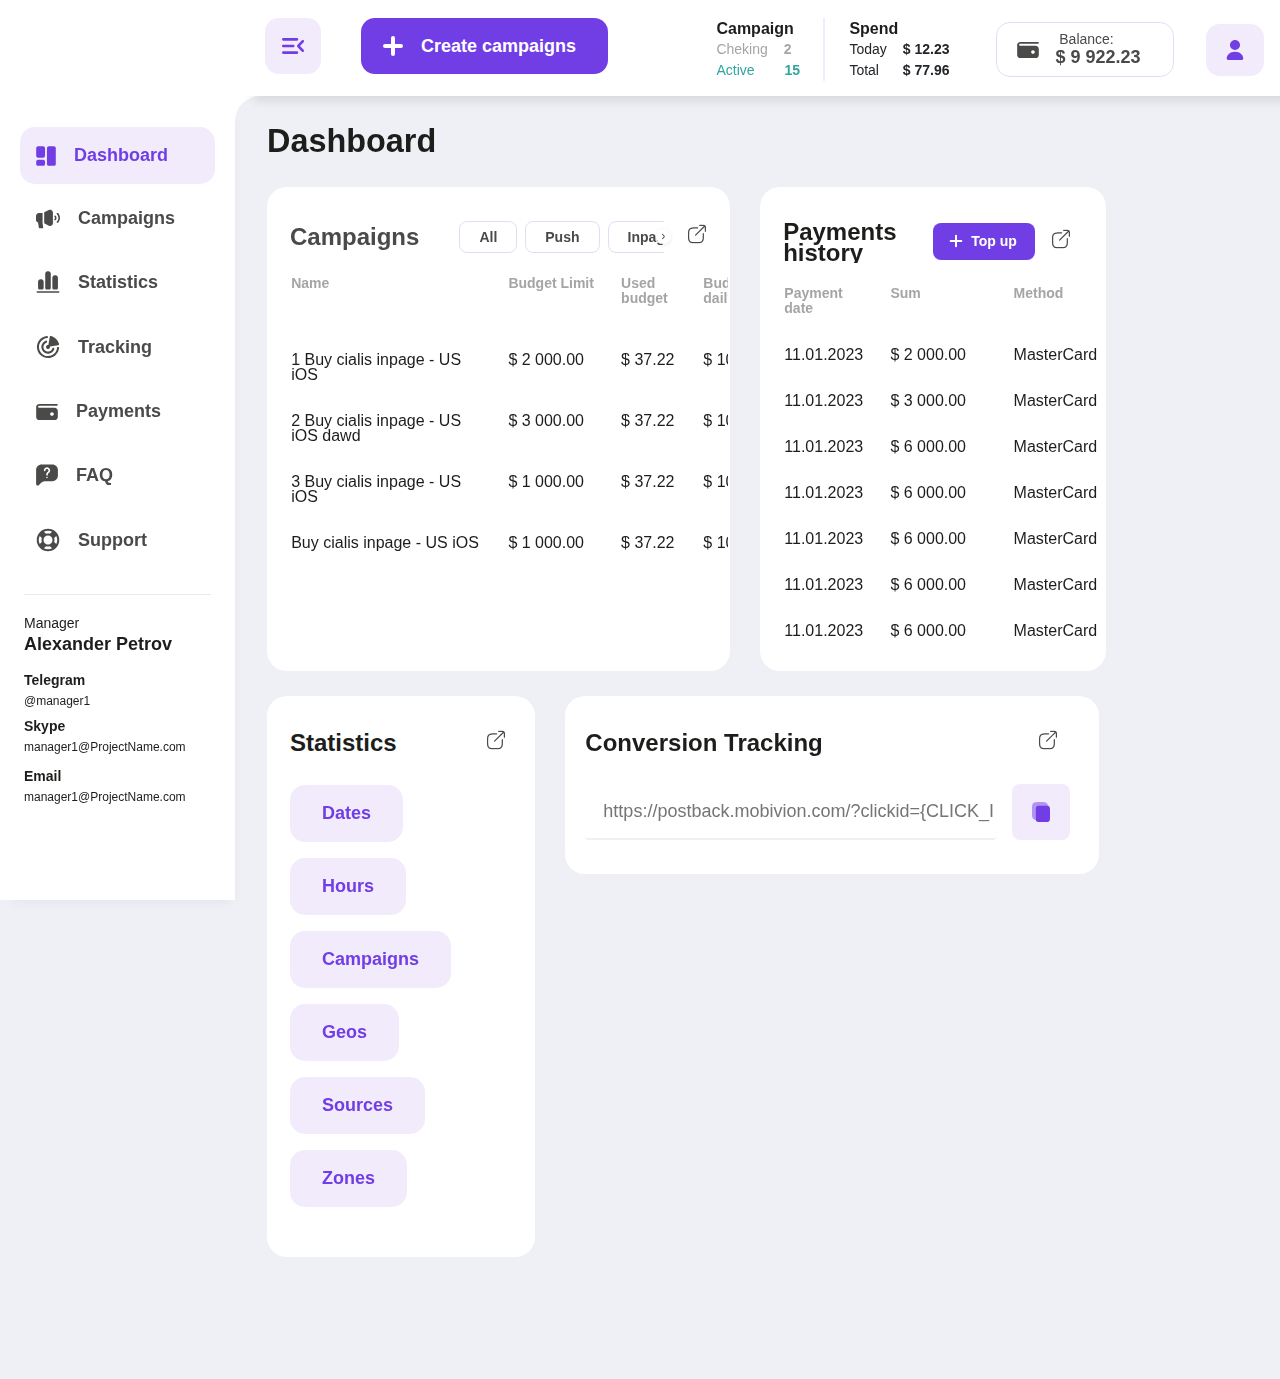
==== dashboard.html @ 32d638bd "global update. all files mobile menu fix" ====
<!DOCTYPE html>
<html lang="en">
  <head>
    <meta charset="UTF-8" />
    <meta http-equiv="X-UA-Compatible" content="IE=edge" />
    <meta name="viewport" content="width=device-width, initial-scale=1.0" />
    <title>Dashboard | Mobivion</title>
    <link rel="stylesheet" href="css/dashboard.css" />
  </head>

  <body>
    <div class="container-fluid wrapper collapsed">
      <aside class="sidebar bg-white">
        <div class="logo">
          <a href="#">
            <span class="logo-image"> </span>
          </a>
        </div>

        <div class="sidebar-list align-items-center justify-content-end">
          <div id="dashboard-link"
            class="sidebar-list__item d-flex align-items-center justify-content-start active"
          >
            <svg
              width="20"
              height="20"
              viewBox="0 0 20 20"
              fill="none"
              xmlns="http://www.w3.org/2000/svg"
            >
              <path
                fill-rule="evenodd"
                clip-rule="evenodd"
                d="M12.9451 0.140137H17.8111C18.9025 0.140137 19.7958 1.03343 19.7958 2.12484V17.8751C19.7958 18.9665 18.9025 19.8598 17.8111 19.8598H12.9451C11.8537 19.8598 10.9604 18.9665 10.9604 17.8751V2.12484C10.9604 1.03343 11.8537 0.140137 12.9451 0.140137ZM2.1888 13.6495H7.0548C8.14621 13.6495 9.0395 14.5428 9.0395 15.6342V17.8751C9.0395 18.9665 8.14621 19.8598 7.0548 19.8598H2.1888C1.09739 19.8598 0.204102 18.9665 0.204102 17.8751V15.6342C0.204102 14.5428 1.09739 13.6495 2.1888 13.6495ZM2.1888 0.140137H7.0548C8.14621 0.140137 9.0395 1.03343 9.0395 2.12484V9.87181C9.0395 10.9632 8.14621 11.8565 7.0548 11.8565H2.1888C1.09739 11.8565 0.204102 10.9632 0.204102 9.87181V2.12484C0.204102 1.03343 1.09739 0.140137 2.1888 0.140137Z"
                fill="#4A4A49"
              />
            </svg>

            <p class="text-lg font-semibold">Dashboard</p>
          </div>

          <div id="campaigns-link"
            class="sidebar-list__item d-flex align-items-center justify-content-start"
          >
            <svg
              width="24"
              height="20"
              viewBox="0 0 24 20"
              fill="none"
              xmlns="http://www.w3.org/2000/svg"
            >
              <path
                d="M19.0434 11.3705C18.8297 11.3696 18.625 11.2852 18.4753 11.136C18.3264 10.9896 18.2426 10.7914 18.2426 10.585C18.2426 10.3785 18.3264 10.1805 18.4753 10.0339C18.7875 9.72771 18.9629 9.31317 18.9629 8.88105C18.9629 8.44893 18.7875 8.03437 18.4753 7.7282C18.299 7.52704 18.2388 7.25227 18.3158 6.99822C18.3926 6.7442 18.596 6.54547 18.8561 6.4703C19.1163 6.39511 19.3976 6.4539 19.6035 6.6261C20.2138 7.22522 20.5564 8.03594 20.5564 8.88106C20.5564 9.72618 20.2138 10.5369 19.6035 11.136C19.4558 11.2833 19.2545 11.3675 19.0434 11.3705ZM21.9878 13.6372C23.2765 12.3744 23.9998 10.6641 23.9998 8.88096C23.9998 7.09809 23.2765 5.3878 21.9878 4.12476C21.838 3.97926 21.6353 3.89761 21.4238 3.89761C21.2123 3.89761 21.0096 3.97926 20.8598 4.12476C20.7082 4.27167 20.623 4.47143 20.623 4.67975C20.623 4.88824 20.7082 5.088 20.8598 5.23474C21.8476 6.20442 22.4023 7.51676 22.4023 8.88494C22.4023 10.2529 21.8476 11.5653 20.8598 12.535C20.7126 12.6815 20.6305 12.8785 20.631 13.0836C20.6314 13.2888 20.7142 13.4856 20.8617 13.6315C21.0095 13.7775 21.2098 13.8609 21.4199 13.8637C21.6324 13.8649 21.8369 13.7834 21.9878 13.6371V13.6372ZM6.59332 13.6372V4.10154H2.80074C2.051 4.10154 1.33266 4.39499 0.806314 4.91647C0.279965 5.43813 -0.0104134 6.14399 0.000285508 6.87625V10.9406C0.0011785 11.5443 0.20639 12.1308 0.584152 12.6087C0.961892 13.0865 1.49091 13.4289 2.08867 13.5824L2.80879 18.6003C2.83594 18.7881 2.93202 18.9599 3.07937 19.0836C3.22654 19.2073 3.41478 19.2743 3.60892 19.2725H6.40133C6.63441 19.2748 6.85694 19.1776 7.01071 19.0063C7.16449 18.8351 7.23414 18.6069 7.20146 18.3815L6.52939 13.6919L6.59332 13.6372ZM15.5786 1.13143H15.5787C14.7477 0.63142 13.7095 0.592831 12.8422 1.02989L8.19321 3.37471V14.3172L12.8422 16.6621C13.7093 17.094 14.7439 17.0551 15.5746 16.5593C16.4051 16.0636 16.9127 15.1821 16.9148 14.2312V3.49951C16.9202 2.54765 16.4128 1.66291 15.5787 1.17041L15.5786 1.13143Z"
                fill="#4A4A49"
              />
            </svg>

            <p>Campaigns</p>
          </div>

          <div id="statistics-link"
            class="sidebar-list__item d-flex align-items-center justify-content-start"
          >
            <svg
              width="24"
              height="22"
              viewBox="0 0 24 22"
              fill="none"
              xmlns="http://www.w3.org/2000/svg"
            >
              <path
                fill-rule="evenodd"
                clip-rule="evenodd"
                d="M1.28784 21.7957H22.7129C23.1509 21.7957 23.5066 21.4375 23.5066 20.996C23.5066 20.5546 23.1511 20.1963 22.7129 20.1963H1.28784C0.84981 20.1963 0.494141 20.5546 0.494141 20.996C0.494141 21.4375 0.849629 21.7957 1.28784 21.7957Z"
                fill="#4A4A49"
              />
              <path
                fill-rule="evenodd"
                clip-rule="evenodd"
                d="M7.6357 10.5995C7.6357 9.96314 7.38489 9.35266 6.93835 8.90317C6.49218 8.45315 5.8866 8.2002 5.25514 8.2002H4.46162C3.83015 8.2002 3.22459 8.45314 2.7784 8.90317C2.33187 9.35248 2.08105 9.96314 2.08105 10.5995V16.9973C2.08105 17.4218 2.24826 17.8286 2.54583 18.1285C2.8434 18.4284 3.24726 18.5969 3.6681 18.5969H6.04866C6.4695 18.5969 6.87337 18.4282 7.17092 18.1285C7.46849 17.8286 7.6357 17.4218 7.6357 16.9973V10.5995Z"
                fill="#4A4A49"
              />
              <path
                fill-rule="evenodd"
                clip-rule="evenodd"
                d="M14.7773 2.6029C14.7773 1.96614 14.5265 1.35602 14.08 0.906712C13.6338 0.456155 13.0282 0.204102 12.3967 0.204102H11.6032C10.9718 0.204102 10.3662 0.455977 9.92 0.906712C9.47347 1.35602 9.22266 1.96618 9.22266 2.6029V16.9983C9.22266 17.4224 9.38986 17.8282 9.68743 18.1292C9.985 18.4287 10.3889 18.5966 10.8097 18.5966H13.1903C13.6111 18.5966 14.015 18.4287 14.3125 18.1292C14.6101 17.8282 14.7773 17.4224 14.7773 16.9983V2.6029Z"
                fill="#4A4A49"
              />
              <path
                fill-rule="evenodd"
                clip-rule="evenodd"
                d="M21.9189 6.60204C21.9189 5.96546 21.6681 5.35553 21.2216 4.90549C20.7754 4.45547 20.1698 4.20288 19.5383 4.20288H18.7448C18.1134 4.20288 17.5078 4.45565 17.0616 4.90549C16.6151 5.35551 16.3643 5.96546 16.3643 6.60204V16.9984C16.3643 17.4227 16.5315 17.829 16.829 18.1298C17.1266 18.4295 17.5305 18.5978 17.9513 18.5978H20.3319C20.7527 18.5978 21.1566 18.4293 21.4541 18.1298C21.7517 17.8292 21.9189 17.4229 21.9189 16.9984V6.60204Z"
                fill="#4A4A49"
              />
            </svg>

            <p>Statistics</p>
          </div>

          <div id="tracking-link"
            class="sidebar-list__item d-flex align-items-center justify-content-start"
          >
            <svg
              width="24"
              height="24"
              viewBox="0 0 24 24"
              fill="none"
              xmlns="http://www.w3.org/2000/svg"
            >
              <path
                d="M12.0183 23.0933C14.7711 23.0971 17.4272 22.0784 19.4717 20.235C21.5161 18.3915 22.8033 15.8545 23.0835 13.1159C23.1157 12.822 23.0198 12.5284 22.8205 12.3102C22.6226 12.0903 22.3411 11.9647 22.0455 11.9642C21.9835 11.9642 21.9217 11.9698 21.8605 11.9807C21.6332 12.0222 21.4257 12.1376 21.2706 12.309C21.1156 12.4805 21.0214 12.6983 21.0027 12.9286C20.7633 15.2057 19.6694 17.3071 17.9416 18.809C16.2136 20.3111 13.9803 21.1018 11.6922 21.0217C9.404 20.9417 7.23162 19.9968 5.61288 18.3777C3.9943 16.7586 3.04989 14.5857 2.97037 12.2976C2.89085 10.0094 3.68202 7.77651 5.18456 6.049C6.68692 4.3215 8.78854 3.22795 11.0654 2.98922C11.4241 2.95516 11.7399 2.73877 11.9012 2.41658C12.0624 2.09439 12.0463 1.71187 11.8585 1.4042C11.6709 1.09672 11.338 0.907617 10.9778 0.903809H10.8687C8.03634 1.20302 5.42672 2.5771 3.5769 4.74288C1.72722 6.90865 0.778486 9.7011 0.926099 12.5459C1.07372 15.3902 2.30645 18.0695 4.37041 20.0323C6.43436 21.9951 9.17247 23.0916 12.0206 23.0961L12.0183 23.0933Z"
                fill="#4A4A49"
              />
              <path
                d="M9.99914 11.9665C9.99898 12.5327 10.2365 13.0731 10.654 13.4557C11.0714 13.8382 11.6303 14.028 12.1943 13.9787C12.7584 13.9293 13.2758 13.6453 13.6205 13.196C13.965 12.7468 14.1052 12.1733 14.0066 11.6157L22.1804 10.1748C22.4723 10.1246 22.7295 9.95332 22.8884 9.70319C23.0472 9.45305 23.093 9.14757 23.0145 8.86191C22.4833 6.98281 21.4789 5.27164 20.097 3.89183C18.7152 2.51198 17.0026 1.51001 15.1227 0.981814C14.8389 0.903124 14.5349 0.947429 14.2853 1.10381C14.0355 1.2602 13.8631 1.51429 13.8098 1.80409L12.369 9.97779C11.7806 9.87067 11.1751 10.031 10.717 10.4154C10.2588 10.7997 9.99584 11.3686 9.99914 11.9665Z"
                fill="#4A4A49"
              />
              <path
                d="M10.9464 7.33066C10.8296 7.47067 10.6779 7.57697 10.5066 7.6388C9.01729 8.15921 7.90016 9.40839 7.5487 10.9463C7.19744 12.4845 7.66102 14.0949 8.77666 15.2105C9.8923 16.326 11.5029 16.7899 13.0408 16.4384C14.5788 16.0871 15.8282 14.9698 16.3486 13.4806C16.4104 13.3092 16.5169 13.1574 16.6567 13.0409C16.7967 12.9242 16.9652 12.847 17.1449 12.8171C17.2059 12.8062 17.2677 12.8005 17.3297 12.8004C17.6701 12.8022 17.9886 12.9681 18.1852 13.2459C18.3783 13.5137 18.4279 13.859 18.3179 14.1701C17.5612 16.3396 15.7424 17.9679 13.5028 18.4809C11.2629 18.9938 8.91678 18.3192 7.29144 16.6953C5.6661 15.0715 4.98965 12.7259 5.50062 10.4857C6.01181 8.2457 7.63847 6.4256 9.80754 5.66714C9.91566 5.62945 10.0294 5.6101 10.144 5.61027C10.4496 5.61192 10.7386 5.74914 10.9331 5.98471C11.1358 6.22123 11.2226 6.53568 11.1702 6.84266C11.1401 7.02218 11.0629 7.1908 10.9464 7.33066Z"
                fill="#4A4A49"
              />
            </svg>

            <p>Tracking</p>
          </div>

          <div id="payments-link"
            class="sidebar-list__item d-flex align-items-center justify-content-start"
          >
            <svg
              width="22"
              height="18"
              viewBox="0 0 22 18"
              fill="none"
              xmlns="http://www.w3.org/2000/svg"
            >
              <path
                d="M18.6574 4.82979L16.7936 4.82492H3.33331C2.6725 4.82492 2.11454 4.36231 2.11454 3.81491C2.11454 3.26751 2.67751 2.80491 3.34369 2.80491H20.8625C21.3932 2.80491 21.8232 2.37465 21.8232 1.84419C21.8232 1.31356 21.393 0.883468 20.8625 0.883468L3.34369 0.883301C1.77774 0.883301 0.475381 1.95142 0.23325 3.34579C0.195886 3.44817 0.175781 3.55858 0.175781 3.67386V13.9661C0.175781 15.7032 1.58941 17.1165 3.32658 17.1165H18.6549C20.392 17.1165 21.8057 15.7032 21.8057 13.9661L21.8055 7.98076C21.8057 6.24341 20.392 4.82979 18.6574 4.82979ZM15.9905 12.8075C14.9778 12.8075 14.154 11.9833 14.154 10.971C14.154 9.95846 14.9782 9.13444 15.9905 9.13444C17.003 9.13444 17.827 9.95863 17.827 10.971C17.8272 11.9833 17.0032 12.8075 15.9905 12.8075Z"
                fill="#4A4A49"
              />
            </svg>

            <p>Payments</p>
          </div>

          <div id="faq-link"
            class="sidebar-list__item d-flex align-items-center justify-content-start"
          >
            <svg
              width="22"
              height="22"
              viewBox="0 0 22 22"
              fill="none"
              xmlns="http://www.w3.org/2000/svg"
            >
              <path
              d="M16.4465 0.379395H5.5538C2.55047 0.379395 0.107422 2.82244 0.107422 5.82577V20.041C0.107422 20.6791 0.488633 21.2548 1.07999 21.4961C1.28232 21.5817 1.48465 21.6206 1.68696 21.6206C2.09926 21.6206 2.49609 21.4572 2.79949 21.1538L4.93131 19.022C6.10621 17.847 7.66997 17.2013 9.33514 17.2013L16.4465 17.201C19.4499 17.201 21.8929 14.758 21.8929 11.7546V5.82586C21.8929 2.82253 19.4499 0.379483 16.4465 0.379483V0.379395ZM11.0157 14.2368C10.5878 14.2368 10.2377 13.8866 10.2377 13.4587C10.2377 13.0308 10.58 12.6806 11.0079 12.6806H11.0157C11.4437 12.6806 11.7938 13.0308 11.7938 13.4587C11.7938 13.8866 11.4437 14.2368 11.0157 14.2368ZM12.7273 9.07803C12.1361 9.47488 11.7781 10.1673 11.7781 10.9454C11.7781 11.3733 11.428 11.7234 11.0001 11.7234C10.5722 11.7234 10.222 11.3733 10.222 10.9454C10.222 9.64592 10.8366 8.46342 11.8638 7.78642C12.4162 7.41303 12.6807 6.7517 12.5251 6.09035C12.4006 5.53789 11.9416 5.07106 11.3813 4.94652C10.8912 4.82982 10.4087 4.93871 10.0275 5.24211C9.6463 5.54552 9.42833 5.98909 9.42833 6.47135C9.42833 6.89928 9.0782 7.2494 8.65027 7.2494C8.22234 7.2494 7.87222 6.89928 7.87222 6.47135C7.87222 5.51443 8.30015 4.61967 9.05495 4.02831C9.80192 3.42912 10.7821 3.21135 11.7314 3.42912C12.8751 3.69362 13.7776 4.60402 14.0421 5.74002C14.3379 7.0396 13.8244 8.34671 12.7273 9.07803Z"
              fill="#4A4A49"
              />
            </svg>

            <p>FAQ</p>
          </div>

          <div id="support-link"
            class="sidebar-list__item d-flex align-items-center justify-content-start"
          >
            <svg
              width="24"
              height="24"
              viewBox="0 0 24 24"
              fill="none"
              xmlns="http://www.w3.org/2000/svg"
            >
              <path
                fill-rule="evenodd"
                clip-rule="evenodd"
                d="M19.9741 4.02566C15.5743 -0.374137 8.42518 -0.374085 4.02539 4.02565C-0.37435 8.4254 -0.374349 15.5745 4.02539 19.9743C8.42514 24.3741 15.5743 24.3741 19.9741 19.9743C24.3739 15.5746 24.3738 8.42544 19.9741 4.02566ZM9.99964 5.837L7.88545 3.72274C10.4719 2.43441 13.5275 2.4342 16.1139 3.72269L13.9996 5.837C12.7013 5.41807 11.2979 5.41807 9.99964 5.837ZM8.84757 8.84939C10.5929 7.10371 13.4071 7.10245 15.1523 8.84806C16.898 10.5934 16.8981 13.408 15.1524 15.1533C13.4069 16.8985 10.5929 16.8981 8.84748 15.1533C7.10268 13.4079 7.10258 10.5947 8.84757 8.84939ZM3.72243 16.114C2.43394 13.5277 2.43415 10.4721 3.72247 7.88572L5.83741 10.0007C5.41863 11.2985 5.41848 12.7012 5.83738 13.9992L3.72243 16.114ZM18.163 14C18.582 12.7017 18.5817 11.2984 18.1628 10.0001L20.277 7.88586C21.565 10.4719 21.5646 13.5273 20.2764 16.1134L18.163 14ZM7.8854 20.2775L10.0004 18.1627C11.2982 18.5814 12.701 18.5813 13.9989 18.1626L16.1132 20.2768C13.5269 21.5651 10.4713 21.5659 7.8854 20.2775Z"
                fill="#4A4A49"
              />
            </svg>

            <p>Support</p>
          </div>

          <div
            class="mx-4 mt-4 manager"
            style="padding-top: 17.7px; border-top: 1px solid #e9e9e9"
          >
            <div
              class="d-flex flex-column align-items-start justify-content-between"
            >
              <div class="">
                <p class="fs-14 fw-400 leading-none text-gray-700">Manager</p>
                <p class="fs-18 fw-600">Alexander Petrov</p>
              </div>
              <div class="mb-1">
                <p class="fs-14 fw-600">Telegram</p>
                <p class="fs-12 fw-400">@manager1</p>
              </div>
              <div class="mb-2">
                <p class="fs-14 fw-600">Skype</p>
                <p class="fs-12 fw-400">manager1@ProjectName.com</p>
              </div>
              <div class="">
                <p class="fs-14 fw-600">Email</p>
                <p class="fs-12 fw-400">manager1@ProjectName.com</p>
              </div>
            </div>
          </div>
          <div
            class="d-flex flex-column mx-4 date"
            style="
              margin-top: 160px;
              padding-top: 20px;
              border-top: 1px solid #e9e9e9;
              margin-bottom: 20px;
            "
          >
            <p class="fs-14 fw-400">18 june</p>
            <p class="fs-18 fw-400">Mon, 18:43</p>
          </div>
        </div>
      </aside>

      <div class="sidebar-mobile d-block" id="sidebar">
        <div class="pb-5">
          <div class="row header-row">
            <div class="col-3">
              <div class="header-start">
                <div class="d-flex align-items-center justify-content-between">
                  <button class="btn btn-toggle btn-general br-2 mobile-btn" id="btn-menu">
                    <svg width="22" height="16" viewBox="0 0 22 16" fill="none" xmlns="http://www.w3.org/2000/svg">
                      <path d="M1.25178 16C0.897112 16 0.599606 15.872 0.359264 15.616C0.118923 15.36 -0.000830187 15.0436 4.33141e-06 14.6667C4.33141e-06 14.2889 0.120175 13.972 0.360516 13.716C0.600858 13.46 0.897946 13.3324 1.25178 13.3333H15.0213C15.376 13.3333 15.6735 13.4613 15.9139 13.7173C16.1542 13.9733 16.274 14.2898 16.2731 14.6667C16.2731 15.0444 16.1529 15.3613 15.9126 15.6173C15.6723 15.8733 15.3752 16.0009 15.0213 16H1.25178ZM1.25178 9.33333C0.897112 9.33333 0.599606 9.20533 0.359264 8.94933C0.118923 8.69333 -0.000830187 8.37689 4.33141e-06 8C4.33141e-06 7.62222 0.120175 7.30533 0.360516 7.04933C0.600858 6.79333 0.897946 6.66578 1.25178 6.66667H11.266C11.6207 6.66667 11.9182 6.79467 12.1585 7.05067C12.3989 7.30667 12.5186 7.62311 12.5178 8C12.5178 8.37778 12.3976 8.69467 12.1573 8.95067C11.9169 9.20667 11.6198 9.33422 11.266 9.33333H1.25178ZM1.25178 2.66667C0.897112 2.66667 0.599606 2.53867 0.359264 2.28267C0.118923 2.02667 -0.000830187 1.71023 4.33141e-06 1.33334C4.33141e-06 0.95556 0.120175 0.638671 0.360516 0.382671C0.600858 0.126671 0.897946 -0.000884275 1.25178 4.6136e-06H15.0213C15.376 4.6136e-06 15.6735 0.128005 15.9139 0.384005C16.1542 0.640004 16.274 0.956448 16.2731 1.33334C16.2731 1.71111 16.1529 2.028 15.9126 2.284C15.6723 2.54 15.3752 2.66756 15.0213 2.66667H1.25178ZM18.0256 8L21.6558 11.8667C21.8853 12.1111 22 12.4222 22 12.8C22 13.1778 21.8853 13.4889 21.6558 13.7333C21.4263 13.9778 21.1342 14.1 20.7795 14.1C20.4248 14.1 20.1328 13.9778 19.9033 13.7333L15.3969 8.93333C15.1465 8.66667 15.0213 8.35555 15.0213 8C15.0213 7.64444 15.1465 7.33333 15.3969 7.06667L19.9033 2.26667C20.1328 2.02223 20.4248 1.9 20.7795 1.9C21.1342 1.9 21.4263 2.02223 21.6558 2.26667C21.8853 2.51111 22 2.82222 22 3.2C22 3.57778 21.8853 3.88889 21.6558 4.13334L18.0256 8Z" fill="white"/>
                    </svg>	
                  </button>
                  <a href="#">
                    <span class="logo-image mobile"> </span>
                  </a>
                </div>
              </div>
            </div>
            <div class="d-flex col-5 header-right justify-content-end">
              <div class="d-flex justify-content-start space-x-8 align-items-center">
                <div class="wrapper-activities d-flex align-items-center">
                  <div class="campaign d-flex flex-column">
                    <p class="title">Campaign</p>
                    <div class="d-flex justify-content-between">
                      <p class="fs-14">Cheking</p>
                      <p class="fs-14 fw-600">2</p>
                    </div>
                    <div class="d-flex justify-content-between">
                      <p class="fs-14 active">Active</p>
                      <p class="fs-14 active fw-600">15</p>
                    </div>
                  </div>
                    <div class="pl-4 spend d-flex flex-column">
                      <p class="title">Spend</p>
                      <div class="">
                        <div class="d-flex justify-content-between">
                        <p class="fs-14 mr-2">Today</p>
                        <p class="fs-14 fw-600">$ 12.23</p>
                      </div>
                      <div class="d-flex justify-content-between">
                        <p class="fs-14 mr-2">Total</p>
                        <p class="fs-14 fw-600">$ 77.96</p>
                      </div>
                    </div>
                  </div>
                </div>
                <div class="profile">
                  <button class="btn-general-light py-2 px-3 br-2">
                    <svg width="18" height="20" viewBox="0 0 18 20" fill="none" xmlns="http://www.w3.org/2000/svg">
                      <path d="M2.34753 19.9778C2.34753 19.9778 0.68457 19.9778 0.68457 18.3148C0.68457 16.6519 2.34753 11.663 8.99939 11.663C15.6512 11.663 17.3142 16.6519 17.3142 18.3148C17.3142 19.9778 15.6512 19.9778 15.6512 19.9778H2.34753ZM8.99939 10C10.3225 10 11.5915 9.47439 12.5271 8.53879C13.4627 7.60319 13.9883 6.33424 13.9883 5.01111C13.9883 3.68797 13.4627 2.41903 12.5271 1.48343C11.5915 0.547831 10.3225 0.0222168 8.99939 0.0222168C7.67625 0.0222168 6.40731 0.547831 5.47171 1.48343C4.53611 2.41903 4.0105 3.68797 4.0105 5.01111C4.0105 6.33424 4.53611 7.60319 5.47171 8.53879C6.40731 9.47439 7.67625 10 8.99939 10Z" fill="#713EE6"></path>
                    </svg>
                  </button>
                  <ul class="profile-list">
                    <li><a href="#">Profile</a></li>
                    <li><a href="#">Logout</a></li>
                  </ul>
                </div>
                <div class="ml-3">
                  <button class="btn-general-light py-2 px-3 br-2">
                    <svg width="22" height="22" viewBox="0 0 22 22" fill="none" xmlns="http://www.w3.org/2000/svg">
                      <path d="M19.8369 16.0596V16.7148C19.8369 17.9524 18.8845 18.8988 17.7124 18.9716H11.7786C11.7786 19.6268 11.4856 20.282 10.8995 20.7188C10.3867 21.1556 9.7274 21.3012 9.06809 21.1556L2.47495 19.554C1.52261 19.2628 0.790039 18.3892 0.790039 17.37V4.63C0.790039 3.6108 1.44935 2.6644 2.47495 2.446L9.06809 0.844395C9.7274 0.698795 10.3867 0.844395 10.8995 1.2812C11.4856 1.6452 11.7786 2.3004 11.7786 2.9556H17.6392C18.8845 2.9556 19.8369 3.902 19.8369 5.1396V5.8676C19.8369 6.3044 19.5439 6.5956 19.1043 6.5956C18.6648 6.5956 18.3717 6.3044 18.3717 5.8676V5.2124C18.3717 4.7756 18.0787 4.4844 17.7124 4.4116H11.7786V17.5156H17.6392C18.0787 17.5156 18.3717 17.2244 18.3717 16.7876V16.0596C18.3717 15.6228 18.6648 15.3316 19.1043 15.3316C19.5439 15.3316 19.8369 15.6228 19.8369 16.0596ZM20.9357 10.3812L16.5403 7.4692C16.174 7.2508 15.7345 7.3236 15.5147 7.6876C15.5147 7.7604 15.4415 7.906 15.4415 8.0516V8.7796H13.9763C13.1705 8.7796 12.5112 9.4348 12.5112 10.2356V11.6916C12.5112 12.4924 13.1705 13.1476 13.9763 13.1476H15.4415V13.8756C15.4415 14.3124 15.8077 14.6036 16.174 14.6036C16.3205 14.6036 16.4671 14.5308 16.5403 14.458L20.9357 11.546C21.302 11.3276 21.302 10.5996 20.9357 10.3812Z" fill="#713EE6"/>
                    </svg>										
                  </button>
                 </div>
               </div>
             </div>
           </div>
          </div>
        
          <div class="sidebar-mobile-top mb-5">
          <span class="sidebar-mobile-menu">Меню</span>
          </div>
  
        <div class="sidebar-mobile-top mr-5">
          <div class="menu-balance">
            <button
              class="d-flex btn-border br-2 py-1 pl-3 pr-4 align-items-center menu-balance-btn"
            >
              <svg
              class="mr-2"
              width="22"
              height="18"
              viewBox="0 0 22 18"
              fill="none"
              xmlns="http://www.w3.org/2000/svg"
              >
              <path
                d="M18.6578 4.82979L16.7941 4.82492H3.3338C2.67298 4.82492 2.11503 4.36231 2.11503 3.81491C2.11503 3.26751 2.678 2.80491 3.34417 2.80491H20.863C21.3936 2.80491 21.8237 2.37465 21.8237 1.84419C21.8237 1.31356 21.3935 0.883468 20.863 0.883468L3.34417 0.883301C1.77823 0.883301 0.47587 1.95142 0.233738 3.34579C0.196374 3.44817 0.17627 3.55858 0.17627 3.67386V13.9661C0.17627 15.7032 1.5899 17.1165 3.32707 17.1165H18.6554C20.3925 17.1165 21.8062 15.7032 21.8062 13.9661L21.806 7.98076C21.8062 6.24341 20.3925 4.82979 18.6578 4.82979ZM15.991 12.8075C14.9783 12.8075 14.1545 11.9833 14.1545 10.971C14.1545 9.95846 14.9787 9.13444 15.991 9.13444C17.0035 9.13444 17.8275 9.95863 17.8275 10.971C17.8277 11.9833 17.0037 12.8075 15.991 12.8075Z"
                fill="#4A4A49"
              />
              </svg>
    
              <div class="color-black">
              <p class="fs-14 fw-400 balance-text">Balance:</p>
              <p class="fs-18 fw-600">$ 9 922.23</p>
              </div>
            </button>
          </div>
          <div class="align-items-center">
            <p class="fs-14 fw-400">18 june</p>
            <p class="fs-18 fw-400">Mon, 18:43</p>
          </div>
        </div>
        <div class="wrapper-menu-activities d-flex align-items-center mb-4 justify-content-between">
          <div class="campaign d-flex flex-column">
            <p class="title pb-2">Campaign</p>
            <div class="d-flex">
            <p class="fs-14">Cheking</p>
            <p class="fs-14 fw-600 ml-3">2</p>
            </div>
            <div class="d-flex justify-content-between">
            <p class="fs-14 active">Active</p>
            <p class="fs-14 active fw-600">15</p>
            </div>
          </div>
          <div class="pl-4 spend-menu d-flex flex-column">
            <p class="title">Spend</p>
            <div class="">
            <div class="d-flex justify-content-between">
              <p class="fs-14 mr-2">Today</p>
              <p class="fs-14 fw-600">$ 12.23</p>
            </div>
            <div class="d-flex justify-content-between">
              <p class="fs-14 mr-2">Total</p>
              <p class="fs-14 fw-600">$ 77.96</p>
            </div>
            </div>
          </div>
        </div>
  
        <button class="btn fw-600 btn-general d-flex align-items-center pl-3 pr-4 py-2 br-2 create-campaigns-menu">
          <svg
            class="pr-2"
            width="24"
            height="24"
            viewBox="0 0 24 24"
            fill="none"
            xmlns="http://www.w3.org/2000/svg"
            >
            <path
              d="M4 12H20M12 20V12L12 4"
              stroke="white"
              stroke-width="4"
              stroke-linecap="round"
            />
          </svg>
      
          Create campaigns
        </button>
  
        <nav class="sidebar-mobile-nav">
          <div
          class="sidebar-list__item d-flex align-items-center justify-content-start active"
          >
          <svg
            width="20"
            height="20"
            viewBox="0 0 20 20"
            fill="none"
            xmlns="http://www.w3.org/2000/svg"
          >
            <path
            fill-rule="evenodd"
            clip-rule="evenodd"
            d="M12.9451 0.140137H17.8111C18.9025 0.140137 19.7958 1.03343 19.7958 2.12484V17.8751C19.7958 18.9665 18.9025 19.8598 17.8111 19.8598H12.9451C11.8537 19.8598 10.9604 18.9665 10.9604 17.8751V2.12484C10.9604 1.03343 11.8537 0.140137 12.9451 0.140137ZM2.1888 13.6495H7.0548C8.14621 13.6495 9.0395 14.5428 9.0395 15.6342V17.8751C9.0395 18.9665 8.14621 19.8598 7.0548 19.8598H2.1888C1.09739 19.8598 0.204102 18.9665 0.204102 17.8751V15.6342C0.204102 14.5428 1.09739 13.6495 2.1888 13.6495ZM2.1888 0.140137H7.0548C8.14621 0.140137 9.0395 1.03343 9.0395 2.12484V9.87181C9.0395 10.9632 8.14621 11.8565 7.0548 11.8565H2.1888C1.09739 11.8565 0.204102 10.9632 0.204102 9.87181V2.12484C0.204102 1.03343 1.09739 0.140137 2.1888 0.140137Z"
            fill="#4A4A49"
            />
          </svg>
    
          <p class="text-lg font-semibold">Dashboard</p>
          </div>
    
          <div
          class="sidebar-list__item d-flex align-items-center justify-content-start"
          >
          <svg
            width="24"
            height="20"
            viewBox="0 0 24 20"
            fill="none"
            xmlns="http://www.w3.org/2000/svg"
          >
            <path
            d="M19.0434 11.3705C18.8297 11.3696 18.625 11.2852 18.4753 11.136C18.3264 10.9896 18.2426 10.7914 18.2426 10.585C18.2426 10.3785 18.3264 10.1805 18.4753 10.0339C18.7875 9.72771 18.9629 9.31317 18.9629 8.88105C18.9629 8.44893 18.7875 8.03437 18.4753 7.7282C18.299 7.52704 18.2388 7.25227 18.3158 6.99822C18.3926 6.7442 18.596 6.54547 18.8561 6.4703C19.1163 6.39511 19.3976 6.4539 19.6035 6.6261C20.2138 7.22522 20.5564 8.03594 20.5564 8.88106C20.5564 9.72618 20.2138 10.5369 19.6035 11.136C19.4558 11.2833 19.2545 11.3675 19.0434 11.3705ZM21.9878 13.6372C23.2765 12.3744 23.9998 10.6641 23.9998 8.88096C23.9998 7.09809 23.2765 5.3878 21.9878 4.12476C21.838 3.97926 21.6353 3.89761 21.4238 3.89761C21.2123 3.89761 21.0096 3.97926 20.8598 4.12476C20.7082 4.27167 20.623 4.47143 20.623 4.67975C20.623 4.88824 20.7082 5.088 20.8598 5.23474C21.8476 6.20442 22.4023 7.51676 22.4023 8.88494C22.4023 10.2529 21.8476 11.5653 20.8598 12.535C20.7126 12.6815 20.6305 12.8785 20.631 13.0836C20.6314 13.2888 20.7142 13.4856 20.8617 13.6315C21.0095 13.7775 21.2098 13.8609 21.4199 13.8637C21.6324 13.8649 21.8369 13.7834 21.9878 13.6371V13.6372ZM6.59332 13.6372V4.10154H2.80074C2.051 4.10154 1.33266 4.39499 0.806314 4.91647C0.279965 5.43813 -0.0104134 6.14399 0.000285508 6.87625V10.9406C0.0011785 11.5443 0.20639 12.1308 0.584152 12.6087C0.961892 13.0865 1.49091 13.4289 2.08867 13.5824L2.80879 18.6003C2.83594 18.7881 2.93202 18.9599 3.07937 19.0836C3.22654 19.2073 3.41478 19.2743 3.60892 19.2725H6.40133C6.63441 19.2748 6.85694 19.1776 7.01071 19.0063C7.16449 18.8351 7.23414 18.6069 7.20146 18.3815L6.52939 13.6919L6.59332 13.6372ZM15.5786 1.13143H15.5787C14.7477 0.63142 13.7095 0.592831 12.8422 1.02989L8.19321 3.37471V14.3172L12.8422 16.6621C13.7093 17.094 14.7439 17.0551 15.5746 16.5593C16.4051 16.0636 16.9127 15.1821 16.9148 14.2312V3.49951C16.9202 2.54765 16.4128 1.66291 15.5787 1.17041L15.5786 1.13143Z"
            fill="#4A4A49"
            />
          </svg>
    
          <p>Campaigns</p>
          </div>
    
          <div
          class="sidebar-list__item d-flex align-items-center justify-content-start"
          >
          <svg
            width="24"
            height="22"
            viewBox="0 0 24 22"
            fill="none"
            xmlns="http://www.w3.org/2000/svg"
          >
            <path
            fill-rule="evenodd"
            clip-rule="evenodd"
            d="M1.28784 21.7957H22.7129C23.1509 21.7957 23.5066 21.4375 23.5066 20.996C23.5066 20.5546 23.1511 20.1963 22.7129 20.1963H1.28784C0.84981 20.1963 0.494141 20.5546 0.494141 20.996C0.494141 21.4375 0.849629 21.7957 1.28784 21.7957Z"
            fill="#4A4A49"
            />
            <path
            fill-rule="evenodd"
            clip-rule="evenodd"
            d="M7.6357 10.5995C7.6357 9.96314 7.38489 9.35266 6.93835 8.90317C6.49218 8.45315 5.8866 8.2002 5.25514 8.2002H4.46162C3.83015 8.2002 3.22459 8.45314 2.7784 8.90317C2.33187 9.35248 2.08105 9.96314 2.08105 10.5995V16.9973C2.08105 17.4218 2.24826 17.8286 2.54583 18.1285C2.8434 18.4284 3.24726 18.5969 3.6681 18.5969H6.04866C6.4695 18.5969 6.87337 18.4282 7.17092 18.1285C7.46849 17.8286 7.6357 17.4218 7.6357 16.9973V10.5995Z"
            fill="#4A4A49"
            />
            <path
            fill-rule="evenodd"
            clip-rule="evenodd"
            d="M14.7773 2.6029C14.7773 1.96614 14.5265 1.35602 14.08 0.906712C13.6338 0.456155 13.0282 0.204102 12.3967 0.204102H11.6032C10.9718 0.204102 10.3662 0.455977 9.92 0.906712C9.47347 1.35602 9.22266 1.96618 9.22266 2.6029V16.9983C9.22266 17.4224 9.38986 17.8282 9.68743 18.1292C9.985 18.4287 10.3889 18.5966 10.8097 18.5966H13.1903C13.6111 18.5966 14.015 18.4287 14.3125 18.1292C14.6101 17.8282 14.7773 17.4224 14.7773 16.9983V2.6029Z"
            fill="#4A4A49"
            />
            <path
            fill-rule="evenodd"
            clip-rule="evenodd"
            d="M21.9189 6.60204C21.9189 5.96546 21.6681 5.35553 21.2216 4.90549C20.7754 4.45547 20.1698 4.20288 19.5383 4.20288H18.7448C18.1134 4.20288 17.5078 4.45565 17.0616 4.90549C16.6151 5.35551 16.3643 5.96546 16.3643 6.60204V16.9984C16.3643 17.4227 16.5315 17.829 16.829 18.1298C17.1266 18.4295 17.5305 18.5978 17.9513 18.5978H20.3319C20.7527 18.5978 21.1566 18.4293 21.4541 18.1298C21.7517 17.8292 21.9189 17.4229 21.9189 16.9984V6.60204Z"
            fill="#4A4A49"
            />
          </svg>
    
          <p>Statistics</p>
          </div>
    
          <div
          class="sidebar-list__item d-flex align-items-center justify-content-start"
          >
          <svg
            width="24"
            height="24"
            viewBox="0 0 24 24"
            fill="none"
            xmlns="http://www.w3.org/2000/svg"
          >
            <path
            d="M12.0183 23.0933C14.7711 23.0971 17.4272 22.0784 19.4717 20.235C21.5161 18.3915 22.8033 15.8545 23.0835 13.1159C23.1157 12.822 23.0198 12.5284 22.8205 12.3102C22.6226 12.0903 22.3411 11.9647 22.0455 11.9642C21.9835 11.9642 21.9217 11.9698 21.8605 11.9807C21.6332 12.0222 21.4257 12.1376 21.2706 12.309C21.1156 12.4805 21.0214 12.6983 21.0027 12.9286C20.7633 15.2057 19.6694 17.3071 17.9416 18.809C16.2136 20.3111 13.9803 21.1018 11.6922 21.0217C9.404 20.9417 7.23162 19.9968 5.61288 18.3777C3.9943 16.7586 3.04989 14.5857 2.97037 12.2976C2.89085 10.0094 3.68202 7.77651 5.18456 6.049C6.68692 4.3215 8.78854 3.22795 11.0654 2.98922C11.4241 2.95516 11.7399 2.73877 11.9012 2.41658C12.0624 2.09439 12.0463 1.71187 11.8585 1.4042C11.6709 1.09672 11.338 0.907617 10.9778 0.903809H10.8687C8.03634 1.20302 5.42672 2.5771 3.5769 4.74288C1.72722 6.90865 0.778486 9.7011 0.926099 12.5459C1.07372 15.3902 2.30645 18.0695 4.37041 20.0323C6.43436 21.9951 9.17247 23.0916 12.0206 23.0961L12.0183 23.0933Z"
            fill="#4A4A49"
            />
            <path
            d="M9.99914 11.9665C9.99898 12.5327 10.2365 13.0731 10.654 13.4557C11.0714 13.8382 11.6303 14.028 12.1943 13.9787C12.7584 13.9293 13.2758 13.6453 13.6205 13.196C13.965 12.7468 14.1052 12.1733 14.0066 11.6157L22.1804 10.1748C22.4723 10.1246 22.7295 9.95332 22.8884 9.70319C23.0472 9.45305 23.093 9.14757 23.0145 8.86191C22.4833 6.98281 21.4789 5.27164 20.097 3.89183C18.7152 2.51198 17.0026 1.51001 15.1227 0.981814C14.8389 0.903124 14.5349 0.947429 14.2853 1.10381C14.0355 1.2602 13.8631 1.51429 13.8098 1.80409L12.369 9.97779C11.7806 9.87067 11.1751 10.031 10.717 10.4154C10.2588 10.7997 9.99584 11.3686 9.99914 11.9665Z"
            fill="#4A4A49"
            />
            <path
            d="M10.9464 7.33066C10.8296 7.47067 10.6779 7.57697 10.5066 7.6388C9.01729 8.15921 7.90016 9.40839 7.5487 10.9463C7.19744 12.4845 7.66102 14.0949 8.77666 15.2105C9.8923 16.326 11.5029 16.7899 13.0408 16.4384C14.5788 16.0871 15.8282 14.9698 16.3486 13.4806C16.4104 13.3092 16.5169 13.1574 16.6567 13.0409C16.7967 12.9242 16.9652 12.847 17.1449 12.8171C17.2059 12.8062 17.2677 12.8005 17.3297 12.8004C17.6701 12.8022 17.9886 12.9681 18.1852 13.2459C18.3783 13.5137 18.4279 13.859 18.3179 14.1701C17.5612 16.3396 15.7424 17.9679 13.5028 18.4809C11.2629 18.9938 8.91678 18.3192 7.29144 16.6953C5.6661 15.0715 4.98965 12.7259 5.50062 10.4857C6.01181 8.2457 7.63847 6.4256 9.80754 5.66714C9.91566 5.62945 10.0294 5.6101 10.144 5.61027C10.4496 5.61192 10.7386 5.74914 10.9331 5.98471C11.1358 6.22123 11.2226 6.53568 11.1702 6.84266C11.1401 7.02218 11.0629 7.1908 10.9464 7.33066Z"
            fill="#4A4A49"
            />
          </svg>
    
          <p>Tracking</p>
          </div>
    
          <div
          class="sidebar-list__item d-flex align-items-center justify-content-start"
          >
          <svg
            width="22"
            height="18"
            viewBox="0 0 22 18"
            fill="none"
            xmlns="http://www.w3.org/2000/svg"
          >
            <path
            d="M18.6574 4.82979L16.7936 4.82492H3.33331C2.6725 4.82492 2.11454 4.36231 2.11454 3.81491C2.11454 3.26751 2.67751 2.80491 3.34369 2.80491H20.8625C21.3932 2.80491 21.8232 2.37465 21.8232 1.84419C21.8232 1.31356 21.393 0.883468 20.8625 0.883468L3.34369 0.883301C1.77774 0.883301 0.475381 1.95142 0.23325 3.34579C0.195886 3.44817 0.175781 3.55858 0.175781 3.67386V13.9661C0.175781 15.7032 1.58941 17.1165 3.32658 17.1165H18.6549C20.392 17.1165 21.8057 15.7032 21.8057 13.9661L21.8055 7.98076C21.8057 6.24341 20.392 4.82979 18.6574 4.82979ZM15.9905 12.8075C14.9778 12.8075 14.154 11.9833 14.154 10.971C14.154 9.95846 14.9782 9.13444 15.9905 9.13444C17.003 9.13444 17.827 9.95863 17.827 10.971C17.8272 11.9833 17.0032 12.8075 15.9905 12.8075Z"
            fill="#4A4A49"
            />
          </svg>
    
          <p>Payments</p>
          </div>
    
          <div
          class="sidebar-list__item d-flex align-items-center justify-content-start"
          >
          <svg
            width="22"
            height="22"
            viewBox="0 0 22 22"
            fill="none"
            xmlns="http://www.w3.org/2000/svg"
          >
            <path
            d="M16.4465 0.379395H5.5538C2.55047 0.379395 0.107422 2.82244 0.107422 5.82577V20.041C0.107422 20.6791 0.488633 21.2548 1.07999 21.4961C1.28232 21.5817 1.48465 21.6206 1.68696 21.6206C2.09926 21.6206 2.49609 21.4572 2.79949 21.1538L4.93131 19.022C6.10621 17.847 7.66997 17.2013 9.33514 17.2013L16.4465 17.201C19.4499 17.201 21.8929 14.758 21.8929 11.7546V5.82586C21.8929 2.82253 19.4499 0.379483 16.4465 0.379483V0.379395ZM11.0157 14.2368C10.5878 14.2368 10.2377 13.8866 10.2377 13.4587C10.2377 13.0308 10.58 12.6806 11.0079 12.6806H11.0157C11.4437 12.6806 11.7938 13.0308 11.7938 13.4587C11.7938 13.8866 11.4437 14.2368 11.0157 14.2368ZM12.7273 9.07803C12.1361 9.47488 11.7781 10.1673 11.7781 10.9454C11.7781 11.3733 11.428 11.7234 11.0001 11.7234C10.5722 11.7234 10.222 11.3733 10.222 10.9454C10.222 9.64592 10.8366 8.46342 11.8638 7.78642C12.4162 7.41303 12.6807 6.7517 12.5251 6.09035C12.4006 5.53789 11.9416 5.07106 11.3813 4.94652C10.8912 4.82982 10.4087 4.93871 10.0275 5.24211C9.6463 5.54552 9.42833 5.98909 9.42833 6.47135C9.42833 6.89928 9.0782 7.2494 8.65027 7.2494C8.22234 7.2494 7.87222 6.89928 7.87222 6.47135C7.87222 5.51443 8.30015 4.61967 9.05495 4.02831C9.80192 3.42912 10.7821 3.21135 11.7314 3.42912C12.8751 3.69362 13.7776 4.60402 14.0421 5.74002C14.3379 7.0396 13.8244 8.34671 12.7273 9.07803Z"
            fill="#4A4A49"
            />
          </svg>
          
          <p>FAQ</p>
          </div>
        
          <div
          class="sidebar-list__item d-flex align-items-center justify-content-start"
          >
          <svg
            width="24"
            height="24"
            viewBox="0 0 24 24"
            fill="none"
            xmlns="http://www.w3.org/2000/svg"
          >
            <path
            fill-rule="evenodd"
            clip-rule="evenodd"
            d="M19.9741 4.02566C15.5743 -0.374137 8.42518 -0.374085 4.02539 4.02565C-0.37435 8.4254 -0.374349 15.5745 4.02539 19.9743C8.42514 24.3741 15.5743 24.3741 19.9741 19.9743C24.3739 15.5746 24.3738 8.42544 19.9741 4.02566ZM9.99964 5.837L7.88545 3.72274C10.4719 2.43441 13.5275 2.4342 16.1139 3.72269L13.9996 5.837C12.7013 5.41807 11.2979 5.41807 9.99964 5.837ZM8.84757 8.84939C10.5929 7.10371 13.4071 7.10245 15.1523 8.84806C16.898 10.5934 16.8981 13.408 15.1524 15.1533C13.4069 16.8985 10.5929 16.8981 8.84748 15.1533C7.10268 13.4079 7.10258 10.5947 8.84757 8.84939ZM3.72243 16.114C2.43394 13.5277 2.43415 10.4721 3.72247 7.88572L5.83741 10.0007C5.41863 11.2985 5.41848 12.7012 5.83738 13.9992L3.72243 16.114ZM18.163 14C18.582 12.7017 18.5817 11.2984 18.1628 10.0001L20.277 7.88586C21.565 10.4719 21.5646 13.5273 20.2764 16.1134L18.163 14ZM7.8854 20.2775L10.0004 18.1627C11.2982 18.5814 12.701 18.5813 13.9989 18.1626L16.1132 20.2768C13.5269 21.5651 10.4713 21.5659 7.8854 20.2775Z"
            fill="#4A4A49"
            />
          </svg>
    
          <p>Support</p>
          </div>
          <div
          class="manager"
          style="padding-top: 20px;"
          >
          <div
            class="d-flex flex-column align-items-start justify-content-between"
          >
            <div class="">
            <p class="fs-14 fw-400 leading-none text-gray-700">Manager</p>
            <p class="fs-18 fw-600">Alexander Petrov</p>
            </div>
            <div class="">
            <p class="fs-14 fw-600">Telegram</p>
            <p class="fs-12 fw-400">@manager1</p>
            </div>
            <div class="">
            <p class="fs-14 fw-600">Skype</p>
            <p class="fs-12 fw-400">manager1@ProjectName.com</p>
            </div>
            <div class="">
            <p class="fs-14 fw-600">Email</p>
            <p class="fs-12 fw-400">manager1@ProjectName.com</p>
            </div>
          </div>
          </div>
        </nav>
      </div>

      <div class="content-main mb-6">
        <header class="header-dashboard bg-white py-3">
          <div class="d-flex content-fluid">
            <div class="row header-row">
              <div class="col-3">
                <div class="header-start">
                  <div
                    d-flex
                    class="d-flex align-items-center justify-content-between"
                  >
                    <button
                      class="btn btn-toggle btn-general-light br-2 mobile-btn"
                      id="btn-mobile"
                    >
                      <svg
                        width="22"
                        height="16"
                        viewBox="0 0 22 16"
                        fill="none"
                        xmlns="http://www.w3.org/2000/svg"
                      >
                        <path
                          d="M20.7482 16C21.1029 16 21.4004 15.872 21.6407 15.616C21.8811 15.36 22.0008 15.0436 22 14.6667C22 14.2889 21.8798 13.972 21.6395 13.716C21.3991 13.46 21.1021 13.3324 20.7482 13.3333H6.97866C6.62399 13.3333 6.32649 13.4613 6.08614 13.7173C5.8458 13.9733 5.72605 14.2898 5.72688 14.6667C5.72688 15.0444 5.84706 15.3613 6.0874 15.6173C6.32774 15.8733 6.62483 16.0009 6.97866 16H20.7482ZM20.7482 9.33333C21.1029 9.33333 21.4004 9.20533 21.6407 8.94933C21.8811 8.69333 22.0008 8.37689 22 8C22 7.62222 21.8798 7.30533 21.6395 7.04933C21.3991 6.79333 21.1021 6.66578 20.7482 6.66667H10.734C10.3793 6.66667 10.0818 6.79467 9.84148 7.05067C9.60114 7.30667 9.48138 7.62311 9.48222 8C9.48222 8.37778 9.60239 8.69467 9.84273 8.95067C10.0831 9.20667 10.3802 9.33422 10.734 9.33333H20.7482ZM20.7482 2.66667C21.1029 2.66667 21.4004 2.53867 21.6407 2.28267C21.8811 2.02667 22.0008 1.71023 22 1.33334C22 0.95556 21.8798 0.638671 21.6395 0.382671C21.3991 0.126671 21.1021 -0.000884275 20.7482 4.6136e-06H6.97866C6.62399 4.6136e-06 6.32649 0.128005 6.08614 0.384005C5.8458 0.640004 5.72605 0.956448 5.72688 1.33334C5.72688 1.71111 5.84706 2.028 6.0874 2.284C6.32774 2.54 6.62483 2.66756 6.97866 2.66667H20.7482ZM3.9744 8L0.34424 11.8667C0.114748 12.1111 0 12.4222 0 12.8C0 13.1778 0.114748 13.4889 0.34424 13.7333C0.573734 13.9778 0.865814 14.1 1.22048 14.1C1.57515 14.1 1.86724 13.9778 2.09673 13.7333L6.60313 8.93333C6.85348 8.66667 6.97866 8.35555 6.97866 8C6.97866 7.64444 6.85348 7.33333 6.60313 7.06667L2.09673 2.26667C1.86724 2.02223 1.57515 1.9 1.22048 1.9C0.865814 1.9 0.573734 2.02223 0.34424 2.26667C0.114748 2.51111 0 2.82222 0 3.2C0 3.57778 0.114748 3.88889 0.34424 4.13334L3.9744 8Z"
                          fill="#713EE6"
                        />
                      </svg>
                    </button>

                    <a href="#">
                      <span class="logo-image mobile"> </span>
                    </a>

                    <button
                      class="btn btn-toggle btn-general-light br-2 computer-btn"
                      id="btn-toggle"
                    >
                      <svg
                        width="22"
                        height="16"
                        viewBox="0 0 22 16"
                        fill="none"
                        xmlns="http://www.w3.org/2000/svg"
                      >
                        <path
                          d="M1.25178 16C0.897112 16 0.599606 15.872 0.359264 15.616C0.118923 15.36 -0.000830187 15.0436 4.33141e-06 14.6667C4.33141e-06 14.2889 0.120175 13.972 0.360516 13.716C0.600858 13.46 0.897946 13.3324 1.25178 13.3333H15.0213C15.376 13.3333 15.6735 13.4613 15.9139 13.7173C16.1542 13.9733 16.274 14.2898 16.2731 14.6667C16.2731 15.0444 16.1529 15.3613 15.9126 15.6173C15.6723 15.8733 15.3752 16.0009 15.0213 16H1.25178ZM1.25178 9.33333C0.897112 9.33333 0.599606 9.20533 0.359264 8.94933C0.118923 8.69333 -0.000830187 8.37689 4.33141e-06 8C4.33141e-06 7.62222 0.120175 7.30533 0.360516 7.04933C0.600858 6.79333 0.897946 6.66578 1.25178 6.66667H11.266C11.6207 6.66667 11.9182 6.79467 12.1585 7.05067C12.3989 7.30667 12.5186 7.62311 12.5178 8C12.5178 8.37778 12.3976 8.69467 12.1573 8.95067C11.9169 9.20667 11.6198 9.33422 11.266 9.33333H1.25178ZM1.25178 2.66667C0.897112 2.66667 0.599606 2.53867 0.359264 2.28267C0.118923 2.02667 -0.000830187 1.71023 4.33141e-06 1.33334C4.33141e-06 0.95556 0.120175 0.638671 0.360516 0.382671C0.600858 0.126671 0.897946 -0.000884275 1.25178 4.6136e-06H15.0213C15.376 4.6136e-06 15.6735 0.128005 15.9139 0.384005C16.1542 0.640004 16.274 0.956448 16.2731 1.33334C16.2731 1.71111 16.1529 2.028 15.9126 2.284C15.6723 2.54 15.3752 2.66756 15.0213 2.66667H1.25178ZM18.0256 8L21.6558 11.8667C21.8853 12.1111 22 12.4222 22 12.8C22 13.1778 21.8853 13.4889 21.6558 13.7333C21.4263 13.9778 21.1342 14.1 20.7795 14.1C20.4248 14.1 20.1328 13.9778 19.9033 13.7333L15.3969 8.93333C15.1465 8.66667 15.0213 8.35555 15.0213 8C15.0213 7.64444 15.1465 7.33333 15.3969 7.06667L19.9033 2.26667C20.1328 2.02223 20.4248 1.9 20.7795 1.9C21.1342 1.9 21.4263 2.02223 21.6558 2.26667C21.8853 2.51111 22 2.82222 22 3.2C22 3.57778 21.8853 3.88889 21.6558 4.13334L18.0256 8Z"
                          fill="#713EE6"
                        />
                      </svg>
                    </button>
                    <button
                      class="btn fs-18 fw-600 btn-general d-flex align-items-center justify-content-between pl-3 pr-4 py-2 br-2 create-campaigns"
                    >
                      <svg
                        class="pr-2"
                        width="24"
                        height="24"
                        viewBox="0 0 24 24"
                        fill="none"
                        xmlns="http://www.w3.org/2000/svg"
                      >
                        <path
                          d="M4 12H20M12 20V12L12 4"
                          stroke="white"
                          stroke-width="4"
                          stroke-linecap="round"
                        />
                      </svg>

                      Create campaigns
                    </button>
                  </div>
                </div>
              </div>

              <div class="d-flex col-5 header-right justify-content-end">
                <div
                  class="d-flex justify-content-start space-x-8 align-items-center"
                >
                  <div class="wrapper-activities d-flex align-items-center">
                    <div class="campaign d-flex flex-column">
                      <p class="title">Campaign</p>
                      <div class="d-flex">
                        <p class="fs-14 mr-2">Cheking</p>
                        <p class="fs-14 fw-600">2</p>
                      </div>
                      <div class="d-flex">
                        <p class="fs-14 active">Active</p>
                        <p class="fs-14 active fw-600">15</p>
                      </div>
                    </div>
                    <div class="pl-4 spend d-flex flex-column">
                      <p class="title">Spend</p>
                      <div class="">
                        <div class="d-flex justify-content-between">
                          <p class="fs-14 mr-2">Today</p>
                          <p class="fs-14 fw-600">$ 12.23</p>
                        </div>
                        <div class="d-flex justify-content-between">
                          <p class="fs-14 mr-2">Total</p>
                          <p class="fs-14 fw-600">$ 77.96</p>
                        </div>
                      </div>
                    </div>
                  </div>
                  <div class="balance">
                    <button
                      class="d-flex btn-border br-2 py-1 pr-4 pl-3 align-items-center balance-btn"
                    >
                      <svg
                        class="mr-2"
                        width="22"
                        height="18"
                        viewBox="0 0 22 18"
                        fill="none"
                        xmlns="http://www.w3.org/2000/svg"
                      >
                        <path
                          d="M18.6578 4.82979L16.7941 4.82492H3.3338C2.67298 4.82492 2.11503 4.36231 2.11503 3.81491C2.11503 3.26751 2.678 2.80491 3.34417 2.80491H20.863C21.3936 2.80491 21.8237 2.37465 21.8237 1.84419C21.8237 1.31356 21.3935 0.883468 20.863 0.883468L3.34417 0.883301C1.77823 0.883301 0.47587 1.95142 0.233738 3.34579C0.196374 3.44817 0.17627 3.55858 0.17627 3.67386V13.9661C0.17627 15.7032 1.5899 17.1165 3.32707 17.1165H18.6554C20.3925 17.1165 21.8062 15.7032 21.8062 13.9661L21.806 7.98076C21.8062 6.24341 20.3925 4.82979 18.6578 4.82979ZM15.991 12.8075C14.9783 12.8075 14.1545 11.9833 14.1545 10.971C14.1545 9.95846 14.9787 9.13444 15.991 9.13444C17.0035 9.13444 17.8275 9.95863 17.8275 10.971C17.8277 11.9833 17.0037 12.8075 15.991 12.8075Z"
                          fill="#4A4A49"
                        />
                      </svg>

                      <div class="color-black">
                        <p class="fs-14 fw-400 balance-text">Balance:</p>
                        <p class="fs-18 fw-600">$ 9 922.23</p>
                      </div>
                    </button>
                  </div>
                  <div class="profile">
                    <button class="btn-general-light py-2 px-3 br-2">
                      <svg
                        width="18"
                        height="20"
                        viewBox="0 0 18 20"
                        fill="none"
                        xmlns="http://www.w3.org/2000/svg"
                      >
                        <path
                          d="M2.34753 19.9778C2.34753 19.9778 0.68457 19.9778 0.68457 18.3148C0.68457 16.6519 2.34753 11.663 8.99939 11.663C15.6512 11.663 17.3142 16.6519 17.3142 18.3148C17.3142 19.9778 15.6512 19.9778 15.6512 19.9778H2.34753ZM8.99939 10C10.3225 10 11.5915 9.47439 12.5271 8.53879C13.4627 7.60319 13.9883 6.33424 13.9883 5.01111C13.9883 3.68797 13.4627 2.41903 12.5271 1.48343C11.5915 0.547831 10.3225 0.0222168 8.99939 0.0222168C7.67625 0.0222168 6.40731 0.547831 5.47171 1.48343C4.53611 2.41903 4.0105 3.68797 4.0105 5.01111C4.0105 6.33424 4.53611 7.60319 5.47171 8.53879C6.40731 9.47439 7.67625 10 8.99939 10Z"
                          fill="#713EE6"
                        />
                      </svg>
                    </button>
                    <ul class="profile-list">
                      <li><a href="#">Profile</a></li>
                      <li><a href="#">Logout</a></li>
                    </ul>
                  </div>
                </div>
              </div>
            </div>
          </div>
        </header>

        <main class="ml-2">
          <div class="row mt-1">
            <div class="col-4 fs-22">
              <h2>Dashboard</h2>
            </div>
          </div>

          <div class="row mt-2">
            <div class="col-6">
              <div class="campaigns bg-white-block">
                <div
                  class="d-flex space-x-4 align-items-center justify-content-between pl-0 campaigns-grid"
                >
                  <p class="fs-24 fw-600 mr-4">Campaigns</p>

                  <button class="scroll-button scroll-left" style="right: auto;">
                    <svg width="4" height="8" viewBox="0 0 4 8" fill="none" xmlns="http://www.w3.org/2000/svg">
                      <path d="M3.14803 7.68842C3.34416 7.88281 3.66074 7.8814 3.85513 7.68526C4.04952 7.48913 4.0481 7.17255 3.85197 6.97816L2.67666 5.81329C2.19966 5.34053 1.87246 5.01517 1.65106 4.73949C1.436 4.47169 1.36222 4.29968 1.34258 4.14563C1.33025 4.0489 1.33025 3.95102 1.34258 3.85429C1.36222 3.70024 1.436 3.52823 1.65106 3.26043C1.87246 2.98474 2.19966 2.65938 2.67666 2.18663L3.85197 1.02175C4.0481 0.827364 4.04952 0.510785 3.85513 0.314653C3.66074 0.118522 3.34416 0.11711 3.14803 0.311499L1.95154 1.49736C1.50089 1.94399 1.13257 2.30902 0.87137 2.63427C0.599751 2.97248 0.403129 3.31578 0.350605 3.72785C0.327575 3.90854 0.327576 4.09138 0.350605 4.27207C0.403129 4.68414 0.599751 5.02744 0.871371 5.36565C1.13257 5.6909 1.50089 6.05593 1.95154 6.50256L3.14803 7.68842Z" fill="#1D1D1B"/>
                      </svg>
                  </button>
                  <div
                    class="d-flex campaigns-btns space-x-4 align-items-center"
                  >
                  
                    <div class="d-flex space-x-2 scroll-div">
                      <button class="btn-border fs-14 fw-600">All</button>
                      <button class="btn-border fs-14 fw-600">Push</button>
                      <button class="btn-border fs-14 fw-600">Inpage</button>
                      <button class="btn-border fs-14 fw-600">
                        Баннерная реклама
                      </button>
                      <button class="btn-border fs-14 fw-600">
                        Видео реклама
                      </button>
                      <button class="btn-border fs-14 fw-600">All</button>
                      <button class="btn-border fs-14 fw-600">All</button>
                      <button class="btn-border fs-14 fw-600 px-2 py-1">
                        All
                      </button>
                    </div>
                  </div>
                  <button class="scroll-button scroll-right">
                    <svg
                      width="4"
                      height="9"
                      viewBox="0 0 4 9"
                      fill="none"
                      xmlns="http://www.w3.org/2000/svg"
                    >
                      <path
                        d="M0.798724 1.04207C0.614851 0.859829 0.318058 0.861153 0.135818 1.04503C-0.0464215 1.2289 -0.0450973 1.52569 0.138776 1.70793L1.24063 2.8C1.68781 3.24321 1.99457 3.54824 2.20213 3.80669C2.40375 4.05775 2.47292 4.21901 2.49133 4.36343C2.50289 4.45412 2.50289 4.54588 2.49133 4.63656C2.47292 4.78099 2.40375 4.94225 2.20213 5.19331C1.99457 5.45176 1.68782 5.75679 1.24063 6.2L0.138776 7.29207C-0.0450969 7.47431 -0.046421 7.7711 0.135819 7.95497C0.318058 8.13885 0.614852 8.14017 0.798725 7.95793L1.92043 6.84619C2.34291 6.42748 2.68821 6.08526 2.93309 5.78034C3.18773 5.46326 3.37207 5.14142 3.42131 4.7551C3.4429 4.58571 3.4429 4.41429 3.42131 4.2449C3.37207 3.85858 3.18773 3.53674 2.93309 3.21966C2.68821 2.91474 2.34292 2.57253 1.92043 2.15381L0.798724 1.04207Z"
                        fill="#1D1D1B"
                      />
                    </svg>
                  </button>
                  <div class="d-inline-block">
                    <a href="#">
                      <svg
                        width="20"
                        height="20"
                        viewBox="0 0 20 20"
                        fill="none"
                        xmlns="http://www.w3.org/2000/svg"
                      >
                        <g clip-path="url(#clip0_1_418)">
                          <path
                            d="M14.6525 1.949C15.4767 1.94532 16.043 1.94372 16.4744 1.99083C16.6146 2.00614 16.7317 2.02587 16.8312 2.04972L8.13521 10.7457C7.89557 10.9854 7.89557 11.3739 8.13521 11.6135C8.37485 11.8532 8.76338 11.8532 9.00302 11.6135L17.699 2.91753C17.7229 3.01703 17.7426 3.13419 17.7579 3.27438C17.805 3.70576 17.8034 4.27206 17.7998 5.09627L17.7907 7.12711C17.7892 7.46601 18.0627 7.74197 18.4016 7.74348C18.7405 7.74499 19.0164 7.47148 19.018 7.13259L19.0272 5.06517C19.0307 4.28649 19.0335 3.65008 18.9779 3.14115C18.9201 2.61192 18.7929 2.14338 18.4808 1.74019C18.4133 1.65291 18.3404 1.57005 18.2627 1.49204C18.1829 1.41205 18.0981 1.33718 18.0086 1.26791C17.6054 0.955892 17.1368 0.828608 16.6076 0.770813C16.0987 0.715235 15.4623 0.718086 14.6836 0.721574L12.6162 0.730799C12.2773 0.732311 12.0038 1.00827 12.0053 1.34717C12.0068 1.68607 12.2827 1.95957 12.6216 1.95806L14.6525 1.949Z"
                            fill="#4A4A49"
                          />
                          <path
                            d="M10.5927 3.33165C10.0972 3.32571 9.55135 3.32571 8.95161 3.32571H8.91193C7.40931 3.32571 6.23145 3.3257 5.29698 3.42694C4.34336 3.53026 3.57068 3.74489 2.91096 4.2242C2.51157 4.51437 2.16034 4.8656 1.87017 5.265C1.39085 5.92471 1.17623 6.69739 1.07291 7.65101C0.971668 8.58549 0.971673 9.76334 0.97168 11.266V11.34C0.971673 12.8426 0.971668 14.0205 1.07291 14.955C1.17623 15.9086 1.39085 16.6813 1.87017 17.341C2.16034 17.7404 2.51157 18.0916 2.91096 18.3818C3.57068 18.8611 4.34336 19.0757 5.29698 19.179C6.23144 19.2803 7.40927 19.2803 8.91185 19.2803H8.98599C10.4886 19.2803 11.6665 19.2803 12.6009 19.179C13.5545 19.0757 14.3272 18.8611 14.9869 18.3818C15.3863 18.0916 15.7376 17.7404 16.0277 17.341C16.5071 16.6813 16.7217 15.9086 16.825 14.955C16.9262 14.0205 16.9262 12.8427 16.9262 11.3401V11.3002C16.9262 10.7005 16.9262 10.1547 16.9203 9.65927C16.9162 9.32039 16.6382 9.04897 16.2993 9.05303C15.9605 9.05709 15.689 9.3351 15.6931 9.67398C15.6989 10.1614 15.699 10.7002 15.699 11.303C15.699 12.8506 15.6981 13.9621 15.6049 14.8228C15.5129 15.672 15.3368 16.204 15.0349 16.6196C14.8204 16.9148 14.5608 17.1744 14.2656 17.3889C13.8499 17.6909 13.3179 17.8669 12.4687 17.9589C11.608 18.0521 10.4966 18.053 8.94895 18.053C7.4013 18.053 6.28986 18.0521 5.42917 17.9589C4.57997 17.8669 4.04798 17.6909 3.63234 17.3889C3.33714 17.1744 3.07753 16.9148 2.86305 16.6196C2.56107 16.204 2.38505 15.672 2.29304 14.8228C2.1998 13.9621 2.19895 12.8506 2.19895 11.303C2.19895 9.75533 2.1998 8.64389 2.29304 7.7832C2.38505 6.934 2.56107 6.40201 2.86305 5.98637C3.07753 5.69117 3.33713 5.43156 3.63234 5.21709C4.04798 4.91511 4.57997 4.73908 5.42917 4.64708C6.28986 4.55383 7.4013 4.55299 8.94895 4.55299C9.5517 4.55299 10.0905 4.55299 10.578 4.55884C10.9168 4.5629 11.1948 4.29148 11.1989 3.9526C11.203 3.61372 10.9316 3.33571 10.5927 3.33165Z"
                            fill="#4A4A49"
                          />
                        </g>
                        <defs>
                          <clipPath id="clip0_1_418">
                            <rect
                              width="19.6364"
                              height="19.6364"
                              fill="white"
                              transform="translate(0.181641 0.181885)"
                            />
                          </clipPath>
                        </defs>
                      </svg>
                    </a>
                  </div>
                </div>
                <div class="row scroll pl-0 table-container">
                  <table class="table table-borderless campaigns-table" id="sortable">
                    <thead>
                      <tr>
                        <th class="fs-14 fw-600" scope="col">Name</th>
                        <th class="fs-14 fw-600" scope="col">Budget Limit</th>
                        <th class="fs-14 fw-600" scope="col">Used budget</th>
                        <th class="fs-14 fw-600" scope="col">
                          Budget daily limit
                        </th>
                        <th class="fs-14 fw-600" scope="col">
                            Used daily budget
                        </th>
                        <th class="fs-14 fw-600" scope="col">Status</th>
                        <th class="fs-14 fw-600" scope="col"></th>
                      </tr>
                    </thead>
                    <tbody>
                      <tr>
                        <td class="fs-16 fw-400" scope="row">
                         1 Buy cialis inpage - US iOS
                        </td>
                        <td class="fs-16 fw-400">$ 2 000.00</td>
                        <td class="fs-16 fw-400">$ 37.22</td>
                        <td class="fs-16 fw-400">$ 10.00</td>
                        <td class="fs-16 fw-400">$ 10.00</td>
                        <td class="fs-16 fw-600">Checking</td>
                        <td class="fs-16 fw-400">
                          <button class="btn-green-light">
                            <svg
                              width="12"
                              height="12"
                              viewBox="0 0 12 12"
                              fill="none"
                              xmlns="http://www.w3.org/2000/svg"
                            >
                              <path
                                d="M11.0516 4.41197C11.3381 4.56522 11.5778 4.79399 11.7449 5.07376C11.912 5.35354 12.0003 5.67378 12.0003 6.00017C12.0003 6.32656 11.912 6.6468 11.7449 6.92657C11.5778 7.20635 11.3381 7.43512 11.0516 7.58836L3.40915 11.7686C2.17855 12.4418 0.666992 11.5658 0.666992 10.181V1.81998C0.666992 0.433983 2.17855 -0.441414 3.40915 0.231184L11.0516 4.41197Z"
                                fill="#3AC2BA"
                              />
                            </svg>
                          </button>
                        </td>
                      </tr>
                      <tr>
                        <td class="fs-16 fw-400" scope="row">
                         2 Buy cialis inpage - US iOS dawd
                        </td>
                        <td class="fs-16 fw-400">$ 3 000.00</td>
                        <td class="fs-16 fw-400">$ 37.22</td>
                        <td class="fs-16 fw-400">$ 10.00</td>
                        <td class="fs-16 fw-400">$ 10.00</td>
                        <td class="fs-16 fw-600">Checking</td>
                        <td class="fs-16 fw-400">
                          <button class="btn-green-light">
                            <svg
                              width="12"
                              height="12"
                              viewBox="0 0 12 12"
                              fill="none"
                              xmlns="http://www.w3.org/2000/svg"
                            >
                              <path
                                d="M11.0516 4.41197C11.3381 4.56522 11.5778 4.79399 11.7449 5.07376C11.912 5.35354 12.0003 5.67378 12.0003 6.00017C12.0003 6.32656 11.912 6.6468 11.7449 6.92657C11.5778 7.20635 11.3381 7.43512 11.0516 7.58836L3.40915 11.7686C2.17855 12.4418 0.666992 11.5658 0.666992 10.181V1.81998C0.666992 0.433983 2.17855 -0.441414 3.40915 0.231184L11.0516 4.41197Z"
                                fill="#3AC2BA"
                              />
                            </svg>
                          </button>
                        </td>
                      </tr>
                      <tr>
                        <td class="fs-16 fw-400" scope="row">
                         3 Buy cialis inpage - US iOS
                        </td>
                        <td class="fs-16 fw-400">$ 1 000.00</td>
                        <td class="fs-16 fw-400">$ 37.22</td>
                        <td class="fs-16 fw-400">$ 10.00</td>
                        <td class="fs-16 fw-400">$ 10.00</td>
                        <td class="fs-16 fw-600">Checking</td>
                        <td class="fs-16 fw-400">
                          <button class="btn-green-light">
                            <svg
                              width="12"
                              height="12"
                              viewBox="0 0 12 12"
                              fill="none"
                              xmlns="http://www.w3.org/2000/svg"
                            >
                              <path
                                d="M11.0516 4.41197C11.3381 4.56522 11.5778 4.79399 11.7449 5.07376C11.912 5.35354 12.0003 5.67378 12.0003 6.00017C12.0003 6.32656 11.912 6.6468 11.7449 6.92657C11.5778 7.20635 11.3381 7.43512 11.0516 7.58836L3.40915 11.7686C2.17855 12.4418 0.666992 11.5658 0.666992 10.181V1.81998C0.666992 0.433983 2.17855 -0.441414 3.40915 0.231184L11.0516 4.41197Z"
                                fill="#3AC2BA"
                              />
                            </svg>
                          </button>
                        </td>
                      </tr>
                      <tr>
                        <td class="fs-16 fw-400" scope="row">
                          Buy cialis inpage - US iOS
                        </td>
                        <td class="fs-16 fw-400">$ 1 000.00</td>
                        <td class="fs-16 fw-400">$ 37.22</td>
                        <td class="fs-16 fw-400">$ 10.00</td>
                        <td class="fs-16 fw-400">$ 10.00</td>
                        <td class="fs-16 fw-600">Checking</td>
                        <td class="fs-16 fw-400">
                          <button class="btn-green-light">
                            <svg
                              width="12"
                              height="12"
                              viewBox="0 0 12 12"
                              fill="none"
                              xmlns="http://www.w3.org/2000/svg"
                            >
                              <path
                                d="M11.0516 4.41197C11.3381 4.56522 11.5778 4.79399 11.7449 5.07376C11.912 5.35354 12.0003 5.67378 12.0003 6.00017C12.0003 6.32656 11.912 6.6468 11.7449 6.92657C11.5778 7.20635 11.3381 7.43512 11.0516 7.58836L3.40915 11.7686C2.17855 12.4418 0.666992 11.5658 0.666992 10.181V1.81998C0.666992 0.433983 2.17855 -0.441414 3.40915 0.231184L11.0516 4.41197Z"
                                fill="#3AC2BA"
                              />
                            </svg>
                          </button>
                        </td>
                      </tr>
                    </tbody>
                  </table>
                </div>
              </div>
            </div>

            <div class="col-4">
              <div class="payments bg-white-block">
                <div class="d-flex align-items-center justify-content-start ph-div pl-0 pr-4">
                  <p class="fs-24 fw-600 ph-text">Payments history</p>
                  <div class="ml-4-5 mr-3">
                    <button
                      class="btn fs-14 fw-600 btn-general d-flex align-items-center justify-content-center py-1-5 pl-2 pr-3 br-1"
                    >
                      <svg
                        class="mr-1"
                        width="14"
                        height="14"
                        viewBox="0 0 14 14"
                        fill="none"
                        xmlns="http://www.w3.org/2000/svg"
                      >
                        <path
                          d="M1.66699 7.00008H12.3337M7.00033 12.3334V7.00008L7.00033 1.66675"
                          stroke="white"
                          stroke-width="2"
                          stroke-linecap="round"
                        />
                      </svg>

                      Top up
                    </button>
                  </div>
                  <div class="d-inline-block payments-icon">
                    <a href="#">
                      <svg
                        width="20"
                        height="20"
                        viewBox="0 0 20 20"
                        fill="none"
                        xmlns="http://www.w3.org/2000/svg"
                      >
                        <g clip-path="url(#clip0_1_418)">
                          <path
                            d="M14.6525 1.949C15.4767 1.94532 16.043 1.94372 16.4744 1.99083C16.6146 2.00614 16.7317 2.02587 16.8312 2.04972L8.13521 10.7457C7.89557 10.9854 7.89557 11.3739 8.13521 11.6135C8.37485 11.8532 8.76338 11.8532 9.00302 11.6135L17.699 2.91753C17.7229 3.01703 17.7426 3.13419 17.7579 3.27438C17.805 3.70576 17.8034 4.27206 17.7998 5.09627L17.7907 7.12711C17.7892 7.46601 18.0627 7.74197 18.4016 7.74348C18.7405 7.74499 19.0164 7.47148 19.018 7.13259L19.0272 5.06517C19.0307 4.28649 19.0335 3.65008 18.9779 3.14115C18.9201 2.61192 18.7929 2.14338 18.4808 1.74019C18.4133 1.65291 18.3404 1.57005 18.2627 1.49204C18.1829 1.41205 18.0981 1.33718 18.0086 1.26791C17.6054 0.955892 17.1368 0.828608 16.6076 0.770813C16.0987 0.715235 15.4623 0.718086 14.6836 0.721574L12.6162 0.730799C12.2773 0.732311 12.0038 1.00827 12.0053 1.34717C12.0068 1.68607 12.2827 1.95957 12.6216 1.95806L14.6525 1.949Z"
                            fill="#4A4A49"
                          />
                          <path
                            d="M10.5927 3.33165C10.0972 3.32571 9.55135 3.32571 8.95161 3.32571H8.91193C7.40931 3.32571 6.23145 3.3257 5.29698 3.42694C4.34336 3.53026 3.57068 3.74489 2.91096 4.2242C2.51157 4.51437 2.16034 4.8656 1.87017 5.265C1.39085 5.92471 1.17623 6.69739 1.07291 7.65101C0.971668 8.58549 0.971673 9.76334 0.97168 11.266V11.34C0.971673 12.8426 0.971668 14.0205 1.07291 14.955C1.17623 15.9086 1.39085 16.6813 1.87017 17.341C2.16034 17.7404 2.51157 18.0916 2.91096 18.3818C3.57068 18.8611 4.34336 19.0757 5.29698 19.179C6.23144 19.2803 7.40927 19.2803 8.91185 19.2803H8.98599C10.4886 19.2803 11.6665 19.2803 12.6009 19.179C13.5545 19.0757 14.3272 18.8611 14.9869 18.3818C15.3863 18.0916 15.7376 17.7404 16.0277 17.341C16.5071 16.6813 16.7217 15.9086 16.825 14.955C16.9262 14.0205 16.9262 12.8427 16.9262 11.3401V11.3002C16.9262 10.7005 16.9262 10.1547 16.9203 9.65927C16.9162 9.32039 16.6382 9.04897 16.2993 9.05303C15.9605 9.05709 15.689 9.3351 15.6931 9.67398C15.6989 10.1614 15.699 10.7002 15.699 11.303C15.699 12.8506 15.6981 13.9621 15.6049 14.8228C15.5129 15.672 15.3368 16.204 15.0349 16.6196C14.8204 16.9148 14.5608 17.1744 14.2656 17.3889C13.8499 17.6909 13.3179 17.8669 12.4687 17.9589C11.608 18.0521 10.4966 18.053 8.94895 18.053C7.4013 18.053 6.28986 18.0521 5.42917 17.9589C4.57997 17.8669 4.04798 17.6909 3.63234 17.3889C3.33714 17.1744 3.07753 16.9148 2.86305 16.6196C2.56107 16.204 2.38505 15.672 2.29304 14.8228C2.1998 13.9621 2.19895 12.8506 2.19895 11.303C2.19895 9.75533 2.1998 8.64389 2.29304 7.7832C2.38505 6.934 2.56107 6.40201 2.86305 5.98637C3.07753 5.69117 3.33713 5.43156 3.63234 5.21709C4.04798 4.91511 4.57997 4.73908 5.42917 4.64708C6.28986 4.55383 7.4013 4.55299 8.94895 4.55299C9.5517 4.55299 10.0905 4.55299 10.578 4.55884C10.9168 4.5629 11.1948 4.29148 11.1989 3.9526C11.203 3.61372 10.9316 3.33571 10.5927 3.33165Z"
                            fill="#4A4A49"
                          />
                        </g>
                        <defs>
                          <clipPath id="clip0_1_418">
                            <rect
                              width="19.6364"
                              height="19.6364"
                              fill="white"
                              transform="translate(0.181641 0.181885)"
                            />
                          </clipPath>
                        </defs>
                      </svg>
                    </a>
                  </div>
                </div>
                <div class="row scroll pl-0">
                  <table class="table table-borderless campaigns-table ph-table pr-6" id="sortable1"> 
                    <thead>
                      <tr>
                        <th class="fs-14 fw-600" scope="col">
                          Payment
                       <br />
                          date
                        </th>
                        <th class="fs-14 fw-600" scope="col">Sum</th>
                        <th class="fs-14 fw-600" scope="col">Method</th>
                        <th class="fs-14 fw-600" scope="col">Comment</th>
                      </tr>
                    </thead>
                    <tbody>
                      <tr>
                        <td class="fs-16 fw-400" scope="row">11.01.2023</td>
                        <td class="fs-16 fw-400">$ 2 000.00</td>
                        <td class="fs-16 fw-400">MasterCard</td>
                        <th class="fs-16 fw-400">@mdo</th>
                      </tr>
                      <tr>
                        <td class="fs-16 fw-400" scope="row">11.01.2023</td>
                        <td class="fs-16 fw-400">$ 3 000.00</td>
                        <td class="fs-16 fw-400">MasterCard</td>
                        <th class="fs-16 fw-400">@mdo</th>
                      </tr>
                      <tr>
                        <td class="fs-16 fw-400" scope="row">11.01.2023</td>
                        <td class="fs-16 fw-400">$ 6 000.00</td>
                        <td class="fs-16 fw-400">MasterCard</td>
                        <td class="fs-16 fw-400">-</td>
                      </tr>
                      <tr>
                        <td class="fs-16 fw-400" scope="row">11.01.2023</td>
                        <td class="fs-16 fw-400">$ 6 000.00</td>
                        <td class="fs-16 fw-400">MasterCard</td>
                        <td class="fs-16 fw-400">-</td>
                      </tr>
                      <tr>
                        <td class="fs-16 fw-400" scope="row">11.01.2023</td>
                        <td class="fs-16 fw-400">$ 6 000.00</td>
                        <td class="fs-16 fw-400">MasterCard</td>
                        <td class="fs-16 fw-400">-</td>
                      </tr>
                      <tr>
                        <td class="fs-16 fw-400" scope="row">11.01.2023</td>
                        <td class="fs-16 fw-400">$ 6 000.00</td>
                        <td class="fs-16 fw-400">MasterCard</td>
                        <td class="fs-16 fw-400">-</td>
                      </tr>
                      <tr>
                        <td class="fs-16 fw-400" scope="row">11.01.2023</td>
                        <td class="fs-16 fw-400">$ 6 000.00</td>
                        <td class="fs-16 fw-400">MasterCard</td>
                        <th class="fs-16 fw-400">@mdo</th>
                      </tr>
                      <tr>
                        <td class="fs-16 fw-400" scope="row">11.01.2023</td>
                        <td class="fs-16 fw-400">$ 6 000.00</td>
                        <td class="fs-16 fw-400">MasterCard</td>
                        <th class="fs-16 fw-400">@mdo</th>
                      </tr>
                      <tr>
                        <td class="fs-16 fw-400" scope="row">11.01.2023</td>
                        <td class="fs-16 fw-400">$ 6 000.00</td>
                        <td class="fs-16 fw-400">MasterCard</td>
                        <td class="fs-16 fw-400">-</td>
                      </tr>
                      <tr>
                        <td class="fs-16 fw-400" scope="row">11.01.2023</td>
                        <td class="fs-16 fw-400">$ 6 000.00</td>
                        <td class="fs-16 fw-400">MasterCard</td>
                        <td class="fs-16 fw-400">-</td>
                      </tr>
                      <tr>
                        <td class="fs-16 fw-400" scope="row">11.01.2023</td>
                        <td class="fs-16 fw-400">$ 6 000.00</td>
                        <td class="fs-16 fw-400">MasterCard</td>
                        <td class="fs-16 fw-400">-</td>
                      </tr>
                      <tr>
                        <td class="fs-16 fw-400" scope="row">11.01.2023</td>
                        <td class="fs-16 fw-400">$ 6 000.00</td>
                        <td class="fs-16 fw-400">MasterCard</td>
                        <td class="fs-16 fw-400">-</td>
                      </tr>
                    </tbody>
                  </table>
                </div>
              </div>
            </div>
          </div>

          <div class="row my-4">
            <div class="col-4 stats">
              <div class="statistics bg-white-block">
                <div
                  class="d-flex row align-items-center justify-content-between"
                >
                  <p class="fs-24 fw-600">Statistics</p>
                  <div class="d-inline-block pr-4">
                    <a href="#">
                      <svg
                        width="20"
                        height="20"
                        viewBox="0 0 20 20"
                        fill="none"
                        xmlns="http://www.w3.org/2000/svg"
                      >
                        <g clip-path="url(#clip0_1_418)">
                          <path
                            d="M14.6525 1.949C15.4767 1.94532 16.043 1.94372 16.4744 1.99083C16.6146 2.00614 16.7317 2.02587 16.8312 2.04972L8.13521 10.7457C7.89557 10.9854 7.89557 11.3739 8.13521 11.6135C8.37485 11.8532 8.76338 11.8532 9.00302 11.6135L17.699 2.91753C17.7229 3.01703 17.7426 3.13419 17.7579 3.27438C17.805 3.70576 17.8034 4.27206 17.7998 5.09627L17.7907 7.12711C17.7892 7.46601 18.0627 7.74197 18.4016 7.74348C18.7405 7.74499 19.0164 7.47148 19.018 7.13259L19.0272 5.06517C19.0307 4.28649 19.0335 3.65008 18.9779 3.14115C18.9201 2.61192 18.7929 2.14338 18.4808 1.74019C18.4133 1.65291 18.3404 1.57005 18.2627 1.49204C18.1829 1.41205 18.0981 1.33718 18.0086 1.26791C17.6054 0.955892 17.1368 0.828608 16.6076 0.770813C16.0987 0.715235 15.4623 0.718086 14.6836 0.721574L12.6162 0.730799C12.2773 0.732311 12.0038 1.00827 12.0053 1.34717C12.0068 1.68607 12.2827 1.95957 12.6216 1.95806L14.6525 1.949Z"
                            fill="#4A4A49"
                          />
                          <path
                            d="M10.5927 3.33165C10.0972 3.32571 9.55135 3.32571 8.95161 3.32571H8.91193C7.40931 3.32571 6.23145 3.3257 5.29698 3.42694C4.34336 3.53026 3.57068 3.74489 2.91096 4.2242C2.51157 4.51437 2.16034 4.8656 1.87017 5.265C1.39085 5.92471 1.17623 6.69739 1.07291 7.65101C0.971668 8.58549 0.971673 9.76334 0.97168 11.266V11.34C0.971673 12.8426 0.971668 14.0205 1.07291 14.955C1.17623 15.9086 1.39085 16.6813 1.87017 17.341C2.16034 17.7404 2.51157 18.0916 2.91096 18.3818C3.57068 18.8611 4.34336 19.0757 5.29698 19.179C6.23144 19.2803 7.40927 19.2803 8.91185 19.2803H8.98599C10.4886 19.2803 11.6665 19.2803 12.6009 19.179C13.5545 19.0757 14.3272 18.8611 14.9869 18.3818C15.3863 18.0916 15.7376 17.7404 16.0277 17.341C16.5071 16.6813 16.7217 15.9086 16.825 14.955C16.9262 14.0205 16.9262 12.8427 16.9262 11.3401V11.3002C16.9262 10.7005 16.9262 10.1547 16.9203 9.65927C16.9162 9.32039 16.6382 9.04897 16.2993 9.05303C15.9605 9.05709 15.689 9.3351 15.6931 9.67398C15.6989 10.1614 15.699 10.7002 15.699 11.303C15.699 12.8506 15.6981 13.9621 15.6049 14.8228C15.5129 15.672 15.3368 16.204 15.0349 16.6196C14.8204 16.9148 14.5608 17.1744 14.2656 17.3889C13.8499 17.6909 13.3179 17.8669 12.4687 17.9589C11.608 18.0521 10.4966 18.053 8.94895 18.053C7.4013 18.053 6.28986 18.0521 5.42917 17.9589C4.57997 17.8669 4.04798 17.6909 3.63234 17.3889C3.33714 17.1744 3.07753 16.9148 2.86305 16.6196C2.56107 16.204 2.38505 15.672 2.29304 14.8228C2.1998 13.9621 2.19895 12.8506 2.19895 11.303C2.19895 9.75533 2.1998 8.64389 2.29304 7.7832C2.38505 6.934 2.56107 6.40201 2.86305 5.98637C3.07753 5.69117 3.33713 5.43156 3.63234 5.21709C4.04798 4.91511 4.57997 4.73908 5.42917 4.64708C6.28986 4.55383 7.4013 4.55299 8.94895 4.55299C9.5517 4.55299 10.0905 4.55299 10.578 4.55884C10.9168 4.5629 11.1948 4.29148 11.1989 3.9526C11.203 3.61372 10.9316 3.33571 10.5927 3.33165Z"
                            fill="#4A4A49"
                          />
                        </g>
                        <defs>
                          <clipPath id="clip0_1_418">
                            <rect
                              width="19.6364"
                              height="19.6364"
                              fill="white"
                              transform="translate(0.181641 0.181885)"
                            />
                          </clipPath>
                        </defs>
                      </svg>
                    </a>
                  </div>
                </div>

                <div
                  class="statistics-items flex-column-wrap d-flex align-items-center"
                >
                  <div
                    class="statistics-items__item d-flex align-items-center justify-content-center"
                  >
                    <p class="">Dates</p>
                  </div>
                  <div
                    class="statistics-items__item d-flex align-items-center justify-content-center"
                  >
                    <p class="">Hours</p>
                  </div>
                  <div
                    class="statistics-items__item d-flex align-items-center justify-content-center"
                  >
                    <p class="">Campaigns</p>
                  </div>
                  <div
                    class="statistics-items__item d-flex align-items-center justify-content-center"
                  >
                    <p class="">Geos</p>
                  </div>
                  <div
                    class="statistics-items__item d-flex align-items-center justify-content-center"
                  >
                    <p class="">Sources</p>
                  </div>
                  <div
                    class="statistics-items__item d-flex align-items-center justify-content-center"
                  >
                    <p class="">Zones</p>
                  </div>
                </div>
              </div>
            </div>

            <div class="col-4 tracking">
              <div class="bg-white-block">
                <div class="d-flex align-items-center justify-content-between">
                  <p class="fs-24 fw-600">Conversion Tracking</p>
                  <div class="d-inline-block">
                    <a href="#">
                      <svg
                        width="20"
                        height="20"
                        viewBox="0 0 20 20"
                        fill="none"
                        xmlns="http://www.w3.org/2000/svg"
                      >
                        <g clip-path="url(#clip0_1_418)">
                          <path
                            d="M14.6525 1.949C15.4767 1.94532 16.043 1.94372 16.4744 1.99083C16.6146 2.00614 16.7317 2.02587 16.8312 2.04972L8.13521 10.7457C7.89557 10.9854 7.89557 11.3739 8.13521 11.6135C8.37485 11.8532 8.76338 11.8532 9.00302 11.6135L17.699 2.91753C17.7229 3.01703 17.7426 3.13419 17.7579 3.27438C17.805 3.70576 17.8034 4.27206 17.7998 5.09627L17.7907 7.12711C17.7892 7.46601 18.0627 7.74197 18.4016 7.74348C18.7405 7.74499 19.0164 7.47148 19.018 7.13259L19.0272 5.06517C19.0307 4.28649 19.0335 3.65008 18.9779 3.14115C18.9201 2.61192 18.7929 2.14338 18.4808 1.74019C18.4133 1.65291 18.3404 1.57005 18.2627 1.49204C18.1829 1.41205 18.0981 1.33718 18.0086 1.26791C17.6054 0.955892 17.1368 0.828608 16.6076 0.770813C16.0987 0.715235 15.4623 0.718086 14.6836 0.721574L12.6162 0.730799C12.2773 0.732311 12.0038 1.00827 12.0053 1.34717C12.0068 1.68607 12.2827 1.95957 12.6216 1.95806L14.6525 1.949Z"
                            fill="#4A4A49"
                          />
                          <path
                            d="M10.5927 3.33165C10.0972 3.32571 9.55135 3.32571 8.95161 3.32571H8.91193C7.40931 3.32571 6.23145 3.3257 5.29698 3.42694C4.34336 3.53026 3.57068 3.74489 2.91096 4.2242C2.51157 4.51437 2.16034 4.8656 1.87017 5.265C1.39085 5.92471 1.17623 6.69739 1.07291 7.65101C0.971668 8.58549 0.971673 9.76334 0.97168 11.266V11.34C0.971673 12.8426 0.971668 14.0205 1.07291 14.955C1.17623 15.9086 1.39085 16.6813 1.87017 17.341C2.16034 17.7404 2.51157 18.0916 2.91096 18.3818C3.57068 18.8611 4.34336 19.0757 5.29698 19.179C6.23144 19.2803 7.40927 19.2803 8.91185 19.2803H8.98599C10.4886 19.2803 11.6665 19.2803 12.6009 19.179C13.5545 19.0757 14.3272 18.8611 14.9869 18.3818C15.3863 18.0916 15.7376 17.7404 16.0277 17.341C16.5071 16.6813 16.7217 15.9086 16.825 14.955C16.9262 14.0205 16.9262 12.8427 16.9262 11.3401V11.3002C16.9262 10.7005 16.9262 10.1547 16.9203 9.65927C16.9162 9.32039 16.6382 9.04897 16.2993 9.05303C15.9605 9.05709 15.689 9.3351 15.6931 9.67398C15.6989 10.1614 15.699 10.7002 15.699 11.303C15.699 12.8506 15.6981 13.9621 15.6049 14.8228C15.5129 15.672 15.3368 16.204 15.0349 16.6196C14.8204 16.9148 14.5608 17.1744 14.2656 17.3889C13.8499 17.6909 13.3179 17.8669 12.4687 17.9589C11.608 18.0521 10.4966 18.053 8.94895 18.053C7.4013 18.053 6.28986 18.0521 5.42917 17.9589C4.57997 17.8669 4.04798 17.6909 3.63234 17.3889C3.33714 17.1744 3.07753 16.9148 2.86305 16.6196C2.56107 16.204 2.38505 15.672 2.29304 14.8228C2.1998 13.9621 2.19895 12.8506 2.19895 11.303C2.19895 9.75533 2.1998 8.64389 2.29304 7.7832C2.38505 6.934 2.56107 6.40201 2.86305 5.98637C3.07753 5.69117 3.33713 5.43156 3.63234 5.21709C4.04798 4.91511 4.57997 4.73908 5.42917 4.64708C6.28986 4.55383 7.4013 4.55299 8.94895 4.55299C9.5517 4.55299 10.0905 4.55299 10.578 4.55884C10.9168 4.5629 11.1948 4.29148 11.1989 3.9526C11.203 3.61372 10.9316 3.33571 10.5927 3.33165Z"
                            fill="#4A4A49"
                          />
                        </g>
                        <defs>
                          <clipPath id="clip0_1_418">
                            <rect
                              width="19.6364"
                              height="19.6364"
                              fill="white"
                              transform="translate(0.181641 0.181885)"
                            />
                          </clipPath>
                        </defs>
                      </svg>
                    </a>
                  </div>
                </div>

                <div
                  class="d-flex align-items-center justify-content-between mt-3-5 pr-0"
                >
                  <div class="input-wrapper mr-2">
                    <input
                      type="text"
                      placeholder="https://postback.mobivion.com/?clickid={CLICK_ID}&moneyusd={PAYOUT}"
                    />
                  </div>
                  <div class="mr-2">
                    <button
                      class="btn btn-general-light d-flex align-items-center justify-content-center px-3 py-3 br-1"
                    >
                      <svg
                        width="18"
                        height="20"
                        viewBox="0 0 18 20"
                        fill="none"
                        xmlns="http://www.w3.org/2000/svg"
                      >
                        <path
                          d="M3.59961 9.39701C3.59961 6.67101 3.59961 5.30801 4.44261 4.46101C5.28661 3.61401 6.64361 3.61401 9.35961 3.61401H12.2396C14.9546 3.61401 16.3116 3.61401 17.1556 4.46101C17.9996 5.30801 17.9996 6.67101 17.9996 9.39701V14.217C17.9996 16.943 17.9996 18.306 17.1556 19.153C16.3126 20 14.9546 20 12.2396 20H9.35961C6.64361 20 5.28661 20 4.44261 19.153C3.59961 18.306 3.59961 16.943 3.59961 14.217V9.39701Z"
                          fill="#713EE6"
                        />
                        <path
                          opacity="0.5"
                          d="M1.172 1.172C-1.19209e-07 2.343 0 4.229 0 8V10C0 13.771 -1.19209e-07 15.657 1.172 16.828C1.789 17.446 2.605 17.738 3.792 17.876C3.6 17.036 3.6 15.88 3.6 14.216V9.397C3.6 6.671 3.6 5.308 4.443 4.461C5.287 3.614 6.644 3.614 9.36 3.614H12.24C13.892 3.614 15.04 3.614 15.878 3.804C15.74 2.611 15.448 1.792 14.828 1.172C13.657 -1.19209e-07 11.771 0 8 0C4.229 0 2.343 -1.19209e-07 1.172 1.172Z"
                          fill="#713EE6"
                        />
                      </svg>
                    </button>
                  </div>
                </div>
              </div>
            </div>
          </div>
        </main>
      </div>
    </div>
    <script>
      document.addEventListener("DOMContentLoaded", function (event) {
        const logoHeight = document.querySelector(".logo").clientHeight;
        const sidebarList = document.querySelector(".sidebar-list");

        sidebarList.style.height = `calc(100% - ${logoHeight}px - 30px)`;
      });

      // Получаем кнопку и основной контент
      const toggleBtn = document.getElementById("btn-toggle");
      const contentMain = document.querySelector(".container-fluid.wrapper");
      const logoImage = document.querySelector(".logo-image");

      // Добавляем обработчик событий на клик по кнопке
      toggleBtn.addEventListener("click", function () {
        // Переключаем класс collapsed у основного контента
        contentMain.classList.toggle("collapsed");

        // Если класс collapsed не присутствует, добавляем класс mini к логотипу
        if (!contentMain.classList.contains("collapsed")) {
          logoImage.classList.add("mini");
        } else {
          logoImage.classList.remove("mini");
        }
      });
    </script>
    
    <script>
      const menuBtn = document.getElementById("btn-mobile");
      const sidebar = document.getElementById("sidebar");
      const closeSidebar = document.getElementById("btn-menu");

      // Hide the sidebar on page load
      sidebar.style.transform = "translateX(-100%)";

      // Add a click event listener to the menu button
      menuBtn.addEventListener("click", function () {
        // Toggle the display of the sidebar
        sidebar.style.transition = "transform 0.3s ease-in-out";
        if (sidebar.style.transform === "translateX(-100%)") {
          sidebar.style.transform = "translateX(0)";
        } else {
          sidebar.style.transform = "translateX(-100%)";
        }
      });

      // Add a click event listener to the close button
      closeSidebar.addEventListener("click", function () {
        // Hide the sidebar
        sidebar.style.transition = "transform 0.3s ease-in-out";
        sidebar.style.transform = "translateX(-100%)";
      });
    </script>

    <script>
      const container = document.querySelector('.campaigns-btns');
      const scrollLeftButton = document.querySelector('.scroll-left');
      const scrollRightButton = document.querySelector('.scroll-right');
      
      scrollLeftButton.style.display = 'none'; // Скрываем левую кнопку изначально
      
      scrollLeftButton.addEventListener('click', () => {
        container.scrollLeft -= container.offsetWidth * 0.2;
      });
      
      scrollRightButton.addEventListener('click', () => {
        container.scrollLeft += container.offsetWidth * 0.2;
      });
      
      container.addEventListener('scroll', () => {
        if (container.scrollLeft <= 0) {
          scrollLeftButton.style.setProperty('display', 'none', 'important');
        } else {
          scrollLeftButton.style.setProperty('display', 'block', 'important');
        }
      
        const isEndOfScroll = container.scrollLeft + container.offsetWidth >= container.scrollWidth - 1;
        if (isEndOfScroll) {
          scrollRightButton.style.setProperty('display', 'none', 'important');
        } else {
          scrollRightButton.style.setProperty('display', 'block', 'important');
        }
      });
      
      var thElements = document.querySelectorAll('th.fs-14.fw-600');

      for (var i = 0; i < thElements.length; i++) {

        thElements[i].addEventListener('click', toggleSort);

      }

  
      function toggleSort() {
        if (this.classList.contains('sortedup')) {
          this.classList.remove('sortedup');
          this.classList.add('sorteddown');
        } else {
          removeSortedClassFromThElements();
          this.classList.add('sortedup');
          this.classList.remove('sorteddown');
        }
      }

      function removeSortedClassFromThElements() {
        for (var i = 0; i < thElements.length; i++) {
          thElements[i].classList.remove('sortedup');
          thElements[i].classList.remove('sorteddown');
        }
      }
    </script>

    <script>
      document.addEventListener("DOMContentLoaded", function() {
        var faqLink = document.getElementById("dashboard-link");
        faqLink.addEventListener("click", function() {
          window.location.href = "dashboard.html";
        });
      });

      document.addEventListener("DOMContentLoaded", function() {
        var faqLink = document.getElementById("campaigns-link");
        faqLink.addEventListener("click", function() {
          window.location.href = "campaigns.html";
        });
      });

      document.addEventListener("DOMContentLoaded", function() {
        var faqLink = document.getElementById("statistics-link");
        faqLink.addEventListener("click", function() {
          window.location.href = "statistics.html";
        });
      });

      document.addEventListener("DOMContentLoaded", function() {
        var faqLink = document.getElementById("tracking-link");
        faqLink.addEventListener("click", function() {
          window.location.href = "tracking.html";
        });
      });

      document.addEventListener("DOMContentLoaded", function() {
        var faqLink = document.getElementById("payments-link");
        faqLink.addEventListener("click", function() {
          window.location.href = "payments.html";
        });
      });













      document.addEventListener('DOMContentLoaded', function() {
    const tables = document.querySelectorAll('table'); // Получаем все таблицы на странице

    tables.forEach(function(table) {
        const headers = table.querySelectorAll('th');
        const tableBody = table.querySelector('tbody');
        const rows = tableBody.querySelectorAll('tr');

        // Направление сортировки
        const directions = Array.from(headers).map(function(header) {
            return '';
        });

        // Преобразовать содержимое данной ячейки в заданном столбце
        const transform = function(index, content) {
            // Получить тип данных столбца
            const type = headers[index].getAttribute('data-type');
            switch (type) {
                case 'number':
                    return parseFloat(content);
                case 'string':
                default:
                    return content;
            }
        };

        const sortColumn = function(index) {
            // Получить текущее направление
            const direction = directions[index] || 'asc';

            // Фактор по направлению
            const multiplier = (direction === 'asc') ? 1 : -1;

            const newRows = Array.from(rows);

            newRows.sort(function(rowA, rowB) {
                const cellA = rowA.querySelectorAll('td')[index].innerHTML;
                const cellB = rowB.querySelectorAll('td')[index].innerHTML;

                const a = transform(index, cellA);
                const b = transform(index, cellB);    

                switch (true) {
                    case a > b: return 1 * multiplier;
                    case a < b: return -1 * multiplier;
                    case a === b: return 0;
                }
            });

            // Удалить старые строки
            Array.from(rows).forEach(function(row) {
                tableBody.removeChild(row);
            });

            // Поменять направление
            directions[index] = direction === 'asc' ? 'desc' : 'asc';

            // Добавить новую строку
            newRows.forEach(function(newRow) {
                tableBody.appendChild(newRow);
            });
        };

        Array.from(headers).forEach(function(header, index) {
            header.addEventListener('click', function() {
                sortColumn(index);
            });
        });
    });
});

    </script>

  </body>
</html>
---- css/dashboard.css ----
@charset "UTF-8";
@import "header.css";
@import "sidebar.css";
/* Utils */
.bg-white {
  background: #ffffff;
  box-shadow: 5px 10px 12px -8px rgba(0, 0, 0, 0.05);
}

.scroll {
  overflow-y: auto;
  overflow-x: hidden;
}

/* Utils classes */
.m-1 {
  margin: 0.25rem !important;
}

.m-2 {
  margin: 0.5rem !important;
}

.m-3 {
  margin: 1rem !important;
}

.m-4 {
  margin: 1.5rem !important;
}

.m-5 {
  margin: 3rem !important;
}

.mt-1 {
  margin-top: 0.25rem !important;
}

.mt-2 {
  margin-top: 0.5rem !important;
}

.mt-3 {
  margin-top: 1rem !important;
}

.mt-3-5 {
  margin-top: 1.8rem !important;
}

.mt-4 {
  margin-top: 1.5rem !important;
}

.mt-5 {
  margin-top: 3rem !important;
}

.mb-0 {
  margin-bottom: 0 !important;
}

.mb-1 {
  margin-bottom: 0.25rem !important;
}

.mb-2 {
  margin-bottom: 0.5rem !important;
}

.mb-3 {
  margin-bottom: 1rem !important;
}

.mb-4 {
  margin-bottom: 1.5rem !important;
}

.mb-5 {
  margin-bottom: 3rem !important;
}

.mb-6 {
  margin-bottom: 6rem !important;
}

.ml--1 {
  margin-left: -0.5rem !important;
}

.ml-1 {
  margin-left: 0.25rem !important;
}

.ml-2 {
  margin-left: 0.5rem !important;
}

.ml-3 {
  margin-left: 1rem !important;
}

.ml-4 {
  margin-left: 1.5rem !important;
}

.ml-4-5 {
  margin-left: 2rem !important;
}

.ml-5 {
  margin-left: 3rem !important;
}

.ml-6 {
  margin-left: 7rem !important;
}

.ml-7 {
  margin-left: 12rem !important;
}

.mr-0 {
  margin-right: 0 !important;
}

.mr-1 {
  margin-right: 8px !important;
}

.mr-2 {
  margin-right: 16px !important;
}

.mr-3 {
  margin-right: 1rem !important;
}

.mr-4 {
  margin-right: 1.5rem !important;
}

.mr-5 {
  margin-right: 3rem !important;
}

.mr-6 {
  margin-right: 5rem !important;
}

.my-1 {
  margin-top: 0.25rem !important;
  margin-bottom: 0.25rem !important;
}

.my-2 {
  margin-top: 0.5rem !important;
  margin-bottom: 0.5rem !important;
}

.my-3 {
  margin-top: 1rem !important;
  margin-bottom: 1rem !important;
}

.my-4 {
  margin-top: 1.6rem !important;
  margin-bottom: 1.6rem !important;
}

.my-4-5 {
  margin-top: 1.6;
}

.my-5 {
  margin-top: 3rem !important;
  margin-bottom: 3rem !important;
}

.mx-1 {
  margin-left: 0.25rem !important;
  margin-right: 0.25rem !important;
}

.mx-2 {
  margin-left: 0.5rem !important;
  margin-right: 0.5rem !important;
}

.mx-3 {
  margin-left: 1rem !important;
  margin-right: 1rem !important;
}

.mx-4 {
  margin-left: 1.5rem !important;
  margin-right: 1.5rem !important;
}

.mx-5 {
  margin-left: 3rem !important;
  margin-right: 3rem !important;
}

.px-0 {
  padding-left: 0 !important;
  padding-right: 0 !important;
}

.px-1 {
  padding-left: 8px !important;
  padding-right: 8px !important;
}

.px-2 {
  padding-left: 16px !important;
  padding-right: 16px !important;
}

.px-3 {
  padding-left: 20px !important;
  padding-right: 20px !important;
}

.px-4 {
  padding-left: 32px !important;
  padding-right: 32px !important;
}

.px-5 {
  padding-left: 3rem !important;
  padding-right: 3rem !important;
}

.py-0 {
  padding-top: 0 !important;
  padding-bottom: 0 !important;
}

.py-1 {
  padding-top: 8px !important;
  padding-bottom: 8px !important;
}

.py-1-5 {
  padding-top: 9.7px !important;
  padding-bottom: 11px !important;
}

.py-2 {
  padding-top: 16px !important;
  padding-bottom: 16px !important;
}

.py-3 {
  padding-top: 18px !important;
  padding-bottom: 18px !important;
}

.py-4 {
  padding-top: 1.5rem !important;
  padding-bottom: 1.5rem !important;
}

.py-5 {
  padding-top: 3rem !important;
  padding-bottom: 3rem !important;
}

.pt-0 {
  padding-top: 0 !important;
}

.pt-1 {
  padding-top: 0.25rem !important;
}

.pt-2 {
  padding-top: 0.5rem !important;
}

.pt-3 {
  padding-top: 1rem !important;
}

.pt-4 {
  padding-top: 1.5rem !important;
}

.pt-5 {
  padding-top: 3rem !important;
}

.pb-0 {
  padding-bottom: 0 !important;
}

.pb-1 {
  padding-bottom: 0.25rem !important;
}

.pb-2 {
  padding-bottom: 0.5rem !important;
}

.pb-3 {
  padding-bottom: 1rem !important;
}

.pb-4 {
  padding-bottom: 1.5rem !important;
}

.pb-5 {
  padding-bottom: 3rem !important;
}

.pl-0 {
  padding-left: 0 !important;
}

.pl-1 {
  padding-left: 8px !important;
}

.pl-2 {
  padding-left: 16px !important;
}

.pl-3 {
  padding-left: 20px !important;
}

.pl-4 {
  padding-left: 1.5rem !important;
}

.pl-5 {
  padding-left: 3rem !important;
}

.pr-0 {
  padding-right: 0 !important;
}

.pr-1 {
  padding-right: 8px !important;
}

.pr-2 {
  padding-right: 16px !important;
}

.pr-3 {
  padding-right: 18px !important;
}

.pr-4 {
  padding-right: 32px !important;
}

.pr-5 {
  padding-right: 3rem !important;
}

.pr-6 {
  margin-right: 7rem !important;
}

/* Button */
.btn {
  display: inline-block;
  border-radius: 8px;
  font-weight: 600;
  cursor: pointer;
  transition: all 0.33s;
  background-color: white;
  color: #4a4a49;
  text-align: center;
  white-space: nowrap;
}
.btn-border {
  border: 1px solid #e1def4;
  border-radius: 8px;
  color: #4a4a49;
  transition: all 0.33s;
}
.btn-border:hover {
  border: 1px solid #713ee6;
}

.btn-sm {
  font-size: 0.875rem;
  line-height: 1.5;
  border-radius: 0.2rem;
}

.btn-lg {
  font-size: 1.25rem;
  line-height: 1.5;
  border-radius: 0.3rem;
}

.btn-block {
  display: block;
  width: 100%;
}

.btn-primary {
  color: #fff;
  background-color: #007bff;
  border-color: #007bff;
}

.btn-secondary {
  color: #fff;
  background-color: #6c757d;
  border-color: #6c757d;
}

.btn-success {
  color: #fff;
  background-color: #28a745;
  border-color: #28a745;
}

.btn-danger {
  color: #fff;
  background-color: #dc3545;
  border-color: #dc3545;
}

.btn-warning {
  color: #212529;
  background-color: #ffc107;
  border-color: #ffc107;
}

.btn-info {
  color: #fff;
  background-color: #17a2b8;
  border-color: #17a2b8;
}

.btn-light {
  color: #212529;
  background-color: #f8f9fa;
  border-color: #f8f9fa;
}

.btn-dark {
  color: #fff;
  background-color: #343a40;
  border-color: #343a40;
}

.btn-link {
  color: #007bff;
  background-color: transparent;
  border-color: transparent;
}

.btn-general {
  color: #fff;
  background-color: #713ee6;
}

.btn-gray {
  color: #fff;
  background-color: #f1ecfc;
}

.btn-green-light {
  background-color: rgba(58, 194, 186, 0.1);
  transition: all 0.3s;
  padding: 10px;
  border-radius: 8px;
  line-height: 0;
  margin-top: -8px;
}
.btn-green-light:hover {
  background-color: rgba(58, 194, 186, 0.2);
}

.btn-green-disabled {
  background-color: rgba(79, 255, 243, 0.1);
  transition: all 0.3s;
  padding: 8px;
  border-radius: 8px;
}

.btn-general-light {
  display: flex;
  align-items: center;
  justify-content: center;
  background-color: rgba(113, 62, 230, 0.1);
  transition: all 0.3s;
}
.btn-general-light:hover {
  background-color: rgba(113, 62, 230, 0.2);
}

.btn-red-light {
  background-color: rgba(223, 22, 9, 0.1);
  transition: all 0.3s;
  color: #df1609;
  line-height: 14px;
}
.btn-red-light:hover {
  background-color: #df1609;
}
.btn-red-light:hover svg path {
  fill: #fff;
}

.btn-red-light-500 {
  background-color: rgba(223, 22, 9, 0.05);
  transition: all 0.3s;
  color: rgba(223, 22, 9, 0.09);
  line-height: 14px;
}
.btn-red-light-500:hover {
  background-color: #df1609;
}
.btn-red-light-500:hover svg path {
  fill: #fff;
}

.btn-toggle {
  display: flex;
  align-items: center;
  justify-content: center;
  padding: 20px 17px;
  margin-right: 40px;
}

/* Displays */
.d-none {
  display: none !important;
}

.d-block {
  display: block !important;
}

.d-inline {
  display: inline !important;
}

.d-inline-block {
  display: inline-block !important;
}

.d-flex {
  display: flex !important;
  width: auto;
}

.d-inline-flex {
  display: inline-flex !important;
}

.d-table {
  display: table !important;
}

.d-table-row {
  display: table-row !important;
}

.d-table-cell {
  display: table-cell !important;
}

.d-grid {
  display: grid !important;
}

.d-inline-grid {
  display: inline-grid !important;
}

/* Align, Justify */
.align-items-baseline {
  align-items: baseline !important;
}

.align-items-center {
  align-items: center !important;
}

.align-items-end {
  align-items: flex-end !important;
}

.align-items-start {
  align-items: flex-start !important;
}

.align-items-stretch {
  align-items: stretch !important;
}

.justify-content-start {
  justify-content: flex-start !important;
}

.justify-content-end {
  justify-content: flex-end !important;
}

.justify-content-center {
  justify-content: center !important;
}

.justify-content-between {
  justify-content: space-between !important;
}

.justify-content-around {
  justify-content: space-around !important;
}

.justify-content-evenly {
  justify-content: space-evenly !important;
}

.flex-column {
  flex-direction: column;
}

.flex-column-reverse {
  flex-direction: column-reverse;
}

.flex-column-wrap {
  flex-wrap: wrap;
}

.flex-column-wrap-reverse {
  flex-wrap: wrap-reverse;
}

.flex-column {
  flex-direction: column;
}

/* Border Radius */
.br-0 {
  border-radius: 0;
}

.br-1 {
  border-radius: 8px;
}

.br-2 {
  border-radius: 14px;
}

.br-3 {
  border-radius: 1.5rem;
}

.br-4 {
  border-radius: 2rem;
}

.br-5 {
  border-radius: 9999px;
}

/* Font size */
.fs-10 {
  font-size: 0.625rem;
  /* 10px */
}

.fs-12 {
  font-size: 0.75rem;
  /* 12px */
}

.fs-14 {
  font-size: 0.875rem;
  /* 14px */
}

.fs-16 {
  font-size: 1rem;
  /* 16px */
}

.fs-18 {
  font-size: 1.125rem;
  /* 18px */
}

.fs-20 {
  font-size: 1.25rem;
  /* 20px */
}

.fs-22 {
  font-size: 1.35rem;
}

.fs-24 {
  font-size: 1.5rem;
  /* 24px */
}

.fs-30 {
  font-size: 1.875rem;
  /* 30px */
}

.fs-36 {
  font-size: 2.25rem;
  /* 36px */
}

.fs-48 {
  font-size: 3rem;
  /* 48px */
}

.fs-60 {
  font-size: 3.75rem;
  /* 60px */
}

/* Font weight */
.fw-100 {
  font-weight: 100;
}

.fw-200 {
  font-weight: 200;
}

.fw-300 {
  font-weight: 300;
}

.fw-400 {
  font-weight: 400;
}

.fw-500 {
  font-weight: 500;
}

.fw-600 {
  font-weight: 600;
}

.fw-700 {
  font-weight: 700;
}

.fw-800 {
  font-weight: 800;
}

.fw-900 {
  font-weight: 900;
}

.border {
  border: 1px solid #000000;
}

.border-top {
  border-top: 1px solid #000000;
}

.border-right {
  border-right: 1px solid #000000;
}

.border-bottom {
  border-bottom: 1px solid #000000;
}

.border-left {
  border-left: 1px solid #000000;
}

.border-0 {
  border: 0;
}

.border-top-0 {
  border-top: 0;
}

.border-right-0 {
  border-right: 0;
}

.border-bottom-0 {
  border-bottom: 0;
}

.border-left-0 {
  border-left: 0;
}

.color-1 {
  color: #fff;
}

.color-black {
  color: #4a4a49 !important;
}

.color-grey {
  color: #a5a5a4 !important;
}

.color-red {
  color: #df1609 !important;
}

.color-green {
  color: #31a59e !important;
}

.color-3 {
  color: #007bff;
}

.color-4 {
  color: #31a59e;
}

.bg-color-1 {
  background-color: #007bff;
}

.bg-color-2 {
  background-color: #6c757d;
}

.bg-color-3 {
  background-color: #28a745;
}

.bg-color-4 {
  background-color: #dc3545;
}

.bg-color-5 {
  background-color: #ffc107;
}

.bg-color-6 {
  background-color: #17a2b8;
}

.bg-color-7 {
  background-color: #f8f9fa;
}

.bg-color-8 {
  background-color: #343a40;
}

.bg-color-gray {
  background-color: #f1ecfc;
}

.bg-color-general {
  background-color: #713ee6;
}

.bg-color-9 {
  background-color: transparent;
}

.border-color-1 {
  border-color: #007bff;
}

.border-color-grey {
  border-color: #eef0f6 !important;
}

.border-color-3 {
  border-color: #28a745;
}

.border-color-4 {
  border-color: #dc3545;
}

.border-color-5 {
  border-color: #ffc107;
}

.border-color-6 {
  border-color: #17a2b8;
}

.border-color-7 {
  border-color: #f8f9fa;
}

.border-color-8 {
  border-color: #343a40;
}

.border-color-9 {
  border-color: transparent;
}

.space-x-2 > * + * {
  margin-left: 0.5rem;
}

.space-x-4 > * + * {
  margin-left: 1rem;
}

.space-x-8 > * + * {
  margin-left: 2rem;
}

.space-y-2 > * + * {
  margin-bottom: 0.5rem;
}

.space-y-4 > * + * {
  margin-bottom: 1rem;
}

.space-y-8 > * + * {
  margin-bottom: 2rem;
}

:root {
  --bs-body-color: #212529;
}

table {
  caption-side: bottom;
  border-collapse: collapse;
  position: inherit;
    height: 1px;
}
table thead tr {
  vertical-align: middle;
}
table thead tr th {
  color: #a5a5a4;
  text-align: start;
}
table tbody tr td {
  color: #1d1d1b;
  text-align: start;
}
table tbody tr th {
  color: #1d1d1b;
  text-align: start;
}

.table {
  --bs-table-color: var(--bs-body-color);
  --bs-table-bg: transparent;
  --bs-table-border-color: var(--bs-border-color);
  --bs-table-accent-bg: transparent;
  --bs-table-striped-color: var(--bs-body-color);
  --bs-table-striped-bg: rgba(0, 0, 0, 0.05);
  --bs-table-active-color: var(--bs-body-color);
  --bs-table-active-bg: rgba(0, 0, 0, 0.1);
  --bs-table-hover-color: var(--bs-body-color);
  --bs-table-hover-bg: rgba(0, 0, 0, 0.075);
  width: 100%;
  color: var(--bs-table-color);
  border-color: var(--bs-table-border-color);
  border-collapse: separate;
  border-spacing: 0 15.8px;
  line-height: 15px !important;
}

.table > :not(caption) > * > * {
  padding: 0.5rem 0.7rem;
  background-color: var(--bs-table-bg);
  border-bottom-width: var(--bs-border-width);
  box-shadow: inset 0 0 0 9999px var(--bs-table-accent-bg);
  padding-right: 1rem;
  vertical-align: top;
}

.table > tbody {
  vertical-align: middle;
  margin-right: 10px;
}

.table > thead {
  vertical-align: top;
  width: 100%;
}

.table-group-divider {
  border-top: calc(var(--bs-border-width) * 2) solid currentcolor;
}

.caption-top {
  caption-side: top;
}

.table-sm > :not(caption) > * > * {
  padding: 0.25rem 0.25rem;
}

.table-bordered > :not(caption) > * {
  border-width: var(--bs-border-width) 0;
}

.table-bordered > :not(caption) > * > * {
  border-width: 0 var(--bs-border-width);
}

.table-borderless > :not(caption) > * > * {
  border-bottom-width: 0;
}

.table-borderless > :not(:first-child) {
  border-top-width: 0;
}

.table-striped > tbody > tr:nth-of-type(odd) > * {
  --bs-table-accent-bg: var(--bs-table-striped-bg);
  color: var(--bs-table-striped-color);
}

.table-striped-columns > :not(caption) > tr > :nth-child(even) {
  --bs-table-accent-bg: var(--bs-table-striped-bg);
  color: var(--bs-table-striped-color);
}

.table-active {
  --bs-table-accent-bg: var(--bs-table-active-bg);
  color: var(--bs-table-active-color);
}

.table-hover > tbody > tr:hover > * {
  --bs-table-accent-bg: var(--bs-table-hover-bg);
  color: var(--bs-table-hover-color);
}

.table-primary {
  --bs-table-color: #000;
  --bs-table-bg: #cfe2ff;
  --bs-table-border-color: #bacbe6;
  --bs-table-striped-bg: #c5d7f2;
  --bs-table-striped-color: #000;
  --bs-table-active-bg: #bacbe6;
  --bs-table-active-color: #000;
  --bs-table-hover-bg: #bfd1ec;
  --bs-table-hover-color: #000;
  color: var(--bs-table-color);
  border-color: var(--bs-table-border-color);
}

.table-secondary {
  --bs-table-color: #000;
  --bs-table-bg: #e2e3e5;
  --bs-table-border-color: #cbccce;
  --bs-table-striped-bg: #d7d8da;
  --bs-table-striped-color: #000;
  --bs-table-active-bg: #cbccce;
  --bs-table-active-color: #000;
  --bs-table-hover-bg: #d1d2d4;
  --bs-table-hover-color: #000;
  color: var(--bs-table-color);
  border-color: var(--bs-table-border-color);
}

.table-success {
  --bs-table-color: #000;
  --bs-table-bg: #d1e7dd;
  --bs-table-border-color: #bcd0c7;
  --bs-table-striped-bg: #c7dbd2;
  --bs-table-striped-color: #000;
  --bs-table-active-bg: #bcd0c7;
  --bs-table-active-color: #000;
  --bs-table-hover-bg: #c1d6cc;
  --bs-table-hover-color: #000;
  color: var(--bs-table-color);
  border-color: var(--bs-table-border-color);
}

.table-info {
  --bs-table-color: #000;
  --bs-table-bg: #cff4fc;
  --bs-table-border-color: #badce3;
  --bs-table-striped-bg: #c5e8ef;
  --bs-table-striped-color: #000;
  --bs-table-active-bg: #badce3;
  --bs-table-active-color: #000;
  --bs-table-hover-bg: #bfe2e9;
  --bs-table-hover-color: #000;
  color: var(--bs-table-color);
  border-color: var(--bs-table-border-color);
}

.table-warning {
  --bs-table-color: #000;
  --bs-table-bg: #fff3cd;
  --bs-table-border-color: #e6dbb9;
  --bs-table-striped-bg: #f2e7c3;
  --bs-table-striped-color: #000;
  --bs-table-active-bg: #e6dbb9;
  --bs-table-active-color: #000;
  --bs-table-hover-bg: #ece1be;
  --bs-table-hover-color: #000;
  color: var(--bs-table-color);
  border-color: var(--bs-table-border-color);
}

.table-danger {
  --bs-table-color: #000;
  --bs-table-bg: #f8d7da;
  --bs-table-border-color: #dfc2c4;
  --bs-table-striped-bg: #eccccf;
  --bs-table-striped-color: #000;
  --bs-table-active-bg: #dfc2c4;
  --bs-table-active-color: #000;
  --bs-table-hover-bg: #e5c7ca;
  --bs-table-hover-color: #000;
  color: var(--bs-table-color);
  border-color: var(--bs-table-border-color);
}

.table-light {
  --bs-table-color: #000;
  --bs-table-bg: #f8f9fa;
  --bs-table-border-color: #dfe0e1;
  --bs-table-striped-bg: #ecedee;
  --bs-table-striped-color: #000;
  --bs-table-active-bg: #dfe0e1;
  --bs-table-active-color: #000;
  --bs-table-hover-bg: #e5e6e7;
  --bs-table-hover-color: #000;
  color: var(--bs-table-color);
  border-color: var(--bs-table-border-color);
}

.table-dark {
  --bs-table-color: #fff;
  --bs-table-bg: #212529;
  --bs-table-border-color: #373b3e;
  --bs-table-striped-bg: #2c3034;
  --bs-table-striped-color: #fff;
  --bs-table-active-bg: #373b3e;
  --bs-table-active-color: #fff;
  --bs-table-hover-bg: #323539;
  --bs-table-hover-color: #fff;
  color: var(--bs-table-color);
  border-color: var(--bs-table-border-color);
}

.table-responsive {
  overflow-x: auto;
  -webkit-overflow-scrolling: touch;
}

@media (max-width: 575.98px) {
  .table-responsive-sm {
    overflow-x: auto;
    -webkit-overflow-scrolling: touch;
  }
}
@media (max-width: 767.98px) {
  .table-responsive-md {
    overflow-x: auto;
    -webkit-overflow-scrolling: touch;
  }
}
@media (max-width: 991.98px) {
  .table-responsive-lg {
    overflow-x: auto;
    -webkit-overflow-scrolling: touch;
  }
}
@media (max-width: 1199.98px) {
  .table-responsive-xl {
    overflow-x: auto;
    -webkit-overflow-scrolling: touch;
  }
}
@media (max-width: 1399.98px) {
  .table-responsive-xxl {
    overflow-x: auto;
    -webkit-overflow-scrolling: touch;
  }
}
/* Fonts */
@font-face {
  font-family: "Gilroy-Regular";
  src: url(../fonts/Gilroy-Regular.ttf);
  font-weight: normal;
  font-style: normal;
}
@font-face {
  font-family: "Gilroy-Semibold";
  src: url(../fonts/Gilroy-Semibold.ttf);
  font-weight: normal;
  font-style: normal;
}
@font-face {
  font-family: "Gilroy-Heavy";
  src: url(../fonts/Gilroy-Heavy.ttf);
  font-weight: normal;
  font-style: normal;
}
/* Grid */
* {
  -webkit-font-smoothing: antialiased;
}

body {
  padding: 0;
  margin: 0;
}

.row {
  display: flex;
}

.col-1,
.col-2,
.col-3,
.col-4,
.col-5,
.col-6,
.col-7,
.col-8,
.col-9,
.col-10,
.col-11,
.col-12 {
  padding: 0 15px;
  box-sizing: border-box;
}

.col-12 {
  width: 100%;
}

.col-11 {
  width: 91.66666667%;
}

.col-10 {
  width: 83.33333333%;
}

.col-9 {
  width: 75%;
}

.col-8 {
  width: 66.66666667%;
}

.col-7 {
  width: 58.33333333%;
}

.col-6 {
  width: 47.6%;
}

.col-5 {
  width: 100%;
}

.col-4 {
  width: 35%;
}

.col-3 {
  width: 25%;
}

.col-2 {
  width: 16.66666667%;
}

.col-1 {
  width: 8.33333333%;
}

.text-left {
  text-align: left;
}

.text-center {
  text-align: center;
}

.text-right {
  text-align: right;
}

ul {
  list-style-type: none;
  padding: 0;
  margin: 0;
}

p {
  padding: 0;
  margin: 0;
}

.hidden {
  visibility: hidden;
  padding: 0;
  margin: 0;
  width: 0;
  height: 0;
  font-size: 0;
  line-height: 0;
}

button {
  background-color: transparent;
  border: 0;
  cursor: pointer;
  outline: none;
  font-family: "Gilroy-Regular", Arial, Helvetica, sans-serif;
}

input,
textarea {
  box-sizing: border-box;
  font-family: "Gilroy-Regular", Arial, Helvetica, sans-serif;
}

/* Main styles */
::-webkit-scrollbar {
  background-color: rgba(113, 62, 230, 0.1);
  width: 4px;
  height: 4px;
}

::-webkit-scrollbar-thumb {
  background-color: rgba(113, 62, 230, 0.3);
  border-radius: 100px;
}

/* Для вебкіт-браузерів */
/* Для Firefox та IE/Edge */
.content {
  margin: 0 auto;
  padding: 0 15px;
  max-width: 1230px;
}

body {
  font-family: "Gilroy-Regular", Arial, Helvetica, sans-serif;
  font-weight: 400;
  font-size: 18px;
  line-height: 21px;
  background: #eef0f6;
  color: #1d1d1b;
}

.container-fluid {
  overflow: hidden;
  position: relative;
  /* display: flex;
  flex-direction: row; */
}


.lang-dropdown {
  display: inline-block;
  background: #ffffff;
  box-shadow: 0px 8px 8px -6px rgba(0, 0, 0, 0.25);
  border-radius: 6px;
  padding: 2px 8px;
}
.lang-btn {
  font-weight: 600;
  font-size: 14px;
  line-height: 110%;
  color: #4a4a49;
  display: flex;
  align-items: center;
  padding: 0;
  transition: all 0.5s;
}
.lang-btn-icon {
  display: inline-block;
  margin-left: 2px;
  position: relative;
  top: 2px;
  transition: all 0.5s;
}
.lang-btn:hover,
.lang-btn:focus {
  color: #713ee6;
}
.lang-btn:hover svg path,
.lang-btn:focus svg path {
  fill: #713ee6;
}
.lang-btn:focus .lang-btn-icon {
  transform: rotate(180deg);
  position: relative;
  top: -1px;
}
.lang-drop {
  padding-top: 5px;
  padding-bottom: 3px;
  display: none;
}
.lang-drop.show {
  display: block;
}
.lang-list {
  font-weight: 600;
  font-size: 14px;
  line-height: 110%;
  color: #1d1d1b;
}
.lang-link {
  color: #1d1d1b;
  text-decoration: none;
  border-bottom: 1px solid transparent;
}
.lang-link:hover {
  border-bottom: 1px solid #1d1d1b;
}

/* Navigation */
.nav-list {
  font-weight: 600;
  font-size: 14px;
  line-height: 140%;
  display: flex;
  align-items: center;
}
.nav-item:nth-child(3) {
  margin-right: 99px;
}
.nav-item:nth-child(4) .nav-link,
.nav-item:nth-child(5) .nav-link {
  color: rgba(255, 255, 255, 0.8);
}
.nav-item:nth-child(4) .nav-link:hover,
.nav-item:nth-child(4) .nav-link:focus,
.nav-item:nth-child(5) .nav-link:hover,
.nav-item:nth-child(5) .nav-link:focus {
  border-bottom: 3px solid rgba(255, 255, 255, 0.8);
}
.nav-link {
  display: block;
  color: #4a4a49;
  text-decoration: none;
  padding: 16px;
  box-sizing: border-box;
  transition: all 0.5s;
  border-bottom: 3px solid transparent;
}
.nav-link:hover,
.nav-link:focus {
  color: #713ee6;
  border-bottom: 3px solid #713ee6;
}

/* Section */
.promo {
  padding-top: 120px;
  padding-bottom: 120px;
  box-sizing: border-box;
  position: relative;
}
.promo .content {
  position: relative;
  z-index: 1;
}
.promo-decor {
  position: absolute;
  z-index: -1;
}
.promo-decor-one {
  display: inline-block;
  min-width: 1024px;
  width: 1024px;
  height: 906px;
  background-position: center;
  background-repeat: no-repeat;
  background-image: url(../img/promo-decon-one.png);
  left: -200px;
  top: -23px;
}
.promo-decor-thue {
  display: inline-block;
  min-width: 1052px;
  width: 1052px;
  height: 663px;
  background-image: url(../img/promo-bg.png);
  background-position: center;
  background-repeat: no-repeat;
  right: -320px;
  top: -120px;
}
.promo-title {
  font-family: "Gilroy-Regular", Arial, Helvetica, sans-serif;
  font-weight: 400;
  font-size: 52px;
  line-height: 110%;
  color: #1d1d1b;
  margin-top: 15px;
  margin-bottom: 0;
}
.promo-descr {
  font-weight: 600;
  font-size: 24px;
  line-height: 110%;
  color: #713ee6;
}
.promo-text {
  font-weight: 400;
  font-size: 18px;
  line-height: 140%;
  color: #4a4a49;
  margin-top: 40px;
}
.promo-more {
  margin-top: 50px;
}
.promo-btn {
  font-weight: 600;
  font-size: 18px;
  line-height: 110%;
  color: #ffffff;
  background: #713ee6;
  box-shadow: 0px 10px 10px -4px rgba(113, 62, 230, 0.15);
  border-radius: 14px;
  padding: 18px 32px;
  transition: all 0.5s;
}
.promo-btn:hover {
  box-shadow: 0px 15px 10px -4px rgba(113, 62, 230, 0.3);
}
.promo-btn:focus {
  box-shadow: inset 0px 4px 6px rgba(0, 0, 0, 0.15);
}

.proposal .content {
  position: relative;
}
.proposal-decor-one {
  display: inline-block;
  min-width: 904px;
  width: 904px;
  height: 736px;
  background-position: left;
  background-repeat: no-repeat;
  background-image: url(../img/proposal-bg.png);
  left: -350px;
  top: 0;
  position: absolute;
  z-index: -1;
}
.proposal-picture {
  position: relative;
  left: -255px;
  top: 30px;
  z-index: 1;
}
.proposal-title {
  font-weight: 400;
  font-size: 52px;
  line-height: 110%;
  color: #1d1d1b;
  margin: 0 0 48px 0;
}
.proposal-list {
  position: relative;
  z-index: 2;
  font-weight: 400;
  font-size: 18px;
  line-height: 140%;
  color: #4a4a49;
}
.proposal-item {
  background: #ffffff;
  border-radius: 18px;
  padding-left: 40px;
  padding-right: 40px;
  padding-top: 22px;
  padding-bottom: 20px;
  margin-bottom: 30px;
  position: relative;
  z-index: 2;
  box-sizing: border-box;
  max-width: 539px;
}
.proposal-item::before {
  content: "";
  display: inline-block;
  min-width: 48px;
  width: 48px;
  height: 48px;
  background-position: center;
  background-repeat: no-repeat;
  background-image: url(../img/proposal-item-before.svg);
  position: absolute;
  top: 33px;
  left: -25px;
}
.proposal-item:last-child {
  margin-bottom: 0;
}
.proposal-item:nth-child(2) {
  max-width: 559px;
  margin-left: 40px;
}
.proposal-item:nth-child(3) {
  max-width: 583px;
  margin-left: 90px;
}
.proposal-item:nth-child(4) {
  max-width: 613px;
  margin-left: 160px;
}
.proposal-wrapper {
  display: flex;
  align-items: center;
  justify-content: space-between;
  width: 100%;
}
.proposal-subtitle {
  font-weight: 600;
  font-size: 24px;
  line-height: 110%;
  color: #713ee6;
  margin-top: 15px;
  margin-bottom: 5px;
}
.proposal-text {
  margin: 8px 0;
}
.proposal-text-red {
  color: #df1609;
}
.proposal-picture {
  text-align: right;
}
.proposal-icon {
  display: inline-block;
  background-position: center;
  background-repeat: no-repeat;
}
.proposal-icon-one {
  min-width: 136px;
  width: 136px;
  height: 82px;
  background-image: url(../img/proposal-icon-one.svg);
}
.proposal-icon-thue {
  min-width: 84px;
  width: 84px;
  height: 82px;
  background-image: url(../img/proposal-icon-thue.svg);
}
.proposal-icon-three {
  min-width: 78px;
  width: 78px;
  height: 83px;
  background-image: url(../img/proposal-icon-three.svg);
}
.proposal-icon-four {
  min-width: 78px;
  width: 78px;
  height: 83px;
  background-image: url(../img/proposal-icon-three.svg);
}

.formats {
  padding-top: 130px;
  padding-bottom: 120px;
  box-sizing: border-box;
}
.formats-row {
  margin-bottom: 30px;
}
.formats-title {
  font-weight: 400;
  font-size: 52px;
  line-height: 110%;
  color: #1d1d1b;
  margin-top: 0;
}
.formats-descr {
  font-weight: 400;
  font-size: 20px;
  line-height: 140%;
  max-width: 435px;
  margin: 5px 0 0 0;
}
.formats-body {
  display: flex;
}
.formats-nav {
  width: 380px;
  height: 370px;
  overflow-y: scroll;
  padding-right: 20px;
  box-sizing: border-box;
  /* Track */
  /* Handle */
}
.formats-nav-item {
  margin: 0 0 16px 0;
}
.formats-nav-item:last-child {
  margin-bottom: 0;
}
.formats-nav-link {
  display: flex;
  align-items: center;
  background: #ffffff;
  border-radius: 14px;
  text-decoration: none;
  padding: 16px 24px;
  box-sizing: border-box;
  transition: all 0.5s;
}
.formats-nav-link:hover {
  color: #ffffff;
  background: #713ee6;
  box-shadow: 12px 21px 12px -8px rgba(0, 0, 0, 0.05);
}
.formats-nav::-webkit-scrollbar {
  width: 10px;
  height: 10px;
}
.formats-nav::-webkit-scrollbar-track {
  background: #e1def4;
  margin-top: 0;
  border-radius: 100px;
}
.formats-nav::-webkit-scrollbar-thumb {
  min-width: 10px;
  width: 10px;
  height: 10px;
  background: #713ee6;
  border-radius: 100px;
}
.formats-icon {
  display: inline-block;
  min-width: 64px;
  width: 64px;
  height: 46px;
  background-position: center;
  background-repeat: no-repeat;
  background-size: contain;
  margin-right: 16px;
}
.formats-icon-one {
  background-image: url(../img/formats-icon-one.svg);
}
.formats-icon-thue {
  background-image: url(../img/formats-icon-thue.svg);
}
.formats-icon-three {
  background-image: url(../img/formats-icon-three.svg);
}
.formats-icon-four {
  background-image: url(../img/formats-icon-four.svg);
}
.formats-icon-five {
  background-image: url(../img/formats-icon-five.svg);
}
.formats-tabs {
  padding-left: 20px;
  box-sizing: border-box;
}
.formats-tab {
  display: none;
  font-weight: 400;
  font-size: 18px;
  line-height: 140%;
}
.formats-tab.active {
  display: block;
}
.formats-wrap {
  display: flex;
}
.formats-picture {
  margin-right: 20px;
}
.formats-subtitle {
  font-weight: 600;
  font-size: 32px;
  line-height: 110%;
  color: #713ee6;
  margin-top: 0;
  margin-bottom: 30px;
}
.formats-sublist {
  display: flex;
  margin-top: 30px;
}
.formats-subitem {
  margin-right: 85px;
}
.formats-subitem:last-child {
  margin-right: 0;
}
.formats-name {
  font-weight: 400;
  font-size: 14px;
  line-height: 140%;
  color: #4a4a49;
  display: block;
  margin-bottom: 5px;
}
.formats-value {
  font-weight: 600;
  font-size: 14px;
  line-height: 140%;
}

.booster {
  background-position: center;
  background-repeat: no-repeat;
  background-color: #e1def4;
  background-image: url(../img/booster-bg.png);
  background-size: cover;
  padding: 120px 0;
  box-sizing: border-box;
}
.booster-pre {
  font-weight: 600;
  font-size: 20px;
  line-height: 130%;
  color: #713ee6;
}
.booster-title {
  font-weight: 400;
  font-size: 52px;
  line-height: 110%;
  margin-top: 7px;
  margin-bottom: 60px;
}
.booster-subtitle {
  font-weight: 600;
  font-size: 24px;
  line-height: 120%;
  margin-top: 0;
  max-width: 275px;
}
.booster-list {
  font-family: "Gilroy-Semibold", Arial, Helvetica, sans-serif;
  font-weight: 500;
  font-size: 18px;
  line-height: 140%;
}
.booster-item {
  margin-bottom: 20px;
  display: flex;
  align-items: center;
}
.booster-item:last-child {
  margin-bottom: 0;
}
.booster-icon {
  display: inline-block;
  min-width: 28px;
  width: 28px;
  height: 28px;
  background-position: center;
  background-repeat: no-repeat;
  margin-right: 17px;
}
.booster-icon-one {
  background-image: url(../img/booster-icon-one.svg);
}
.booster-icon-thue {
  background-image: url(../img/booster-icon-thue.svg);
}
.booster-icon-three {
  background-image: url(../img/booster-icon-three.svg);
}
.booster-icon-four {
  background-image: url(../img/booster-icon-four.svg);
}
.booster-icon-five {
  background-image: url(../img/booster-icon-five.svg);
}
.booster-icon-six {
  background-image: url(../img/booster-icon-six.svg);
}
.booster-icon-seven {
  background-image: url(../img/booster-icon-seven.svg);
}
.booster-subitem {
  margin-bottom: 20px;
}
.booster-subitem:last-child {
  margin-bottom: 0;
}
.booster-number {
  display: block;
  font-weight: bold;
  font-size: 72px;
  line-height: 110%;
  margin-bottom: 6px;
  text-shadow: 1px 0px 0px #713ee6, -1px 0px 0px #713ee6, 0px 1px 0px #713ee6,
    0px -1px 0px #713ee6;
  /* Top shadow */
  color: #e1def4;
}
.booster-number span {
  font-weight: 400;
  font-size: 18px;
  line-height: 19px;
  margin-bottom: 16px;
  text-shadow: none;
  color: rgba(113, 62, 230, 0.8);
  position: relative;
  left: -15px;
}
.booster-more {
  margin-top: 50px;
  display: flex;
  align-items: center;
}
.booster-btn {
  background: #713ee6;
  box-shadow: 0px 10px 10px -4px rgba(113, 62, 230, 0.15);
  border-radius: 14px;
  padding: 18px 32px;
  box-sizing: border-box;
  font-family: "Gilroy-Semibold", Arial, Helvetica, sans-serif;
  font-weight: 600;
  font-size: 18px;
  line-height: 110%;
  color: #ffffff;
  transition: all 0.5s;
}
.booster-btn:hover {
  box-shadow: 0px 15px 10px -4px rgba(113, 62, 230, 0.3);
}
.booster-btn:focus {
  box-shadow: inset 0px 4px 6px rgba(0, 0, 0, 0.15);
}
.booster-register {
  display: inline;
  font-weight: 400;
  font-size: 14px;
  line-height: 140%;
  color: #713ee6;
  max-width: 155px;
  padding: 0;
  text-align: left;
  margin-left: 24px;
  transition: all 0.5s;
}
.booster-register:hover,
.booster-register:focus {
  color: #5626c5;
}

.support-list {
  color: #4a4a49;
  font-weight: 400;
  font-size: 18px;
  line-height: 140%;
}
.support-item {
  background: #ffffff;
  box-shadow: 18px 30px 30px -8px rgba(0, 0, 0, 0.05);
  border-radius: 18px;
  margin-bottom: 24px;
  padding: 23px 35px;
  box-sizing: border-box;
}
.support-item:last-child {
  margin-bottom: 0;
}
.support-title {
  margin-top: 0;
  margin-bottom: 10px;
  font-weight: 600;
  font-size: 24px;
  line-height: 110%;
  color: #4a4a49;
}
.support-text {
  margin-top: 0;
  margin-bottom: 0;
}
.support-item {
  display: flex;
  align-items: center;
}
.support-picture {
  margin-right: 30px;
}
.support-icon {
  display: inline-block;
  min-width: 69px;
  width: 69px;
  height: 65px;
  background-position: center;
  background-repeat: no-repeat;
  box-sizing: border-box;
}
.support-icon-one {
  background-image: url(../img/support-icon-one.svg);
}
.support-icon-thue {
  background-image: url(../img/support-icon-thue.svg);
}
.support-icon-three {
  background-image: url(../img/support-icon-three.svg);
}

.earn {
  background-position: center;
  background-repeat: no-repeat;
  background-color: #dcebf0;
  background-image: url(../img/earn-bg.png);
  background-size: cover;
  padding-top: 120px;
  padding-bottom: 120px;
}
.earn-pre {
  font-weight: 600;
  font-size: 20px;
  line-height: 130%;
  color: #31a59e;
}
.earn-title {
  font-weight: 400;
  font-size: 52px;
  line-height: 110%;
  margin: 8px 0 60px 0;
}
.earn-list {
  margin-left: -15px;
  margin-right: -15px;
  display: flex;
  flex-wrap: wrap;
}
.earn-item {
  width: calc(50% - 30px);
  margin-bottom: 32px;
  margin-left: 15px;
  margin-right: 15px;
}
.earn-icon {
  display: inline-block;
  min-width: 76px;
  width: 76px;
  height: 76px;
  background-position: center;
  background-repeat: no-repeat;
}
.earn-icon-one {
  background-image: url(../img/earn-icon-one.svg);
}
.earn-icon-thue {
  background-image: url(../img/earn-icon-thue.svg);
}
.earn-icon-three {
  background-image: url(../img/earn-icon-three.svg);
}
.earn-icon-four {
  background-image: url(../img/earn-icon-four.svg);
}
.earn-text {
  display: block;
  font-weight: 600;
  font-size: 24px;
  line-height: 120%;
  color: #1d1d1b;
  margin-top: 10px;
}
.earn-more {
  margin-top: 50px;
  display: flex;
  align-items: center;
}
.earn-btn {
  background: #3ac2ba;
  box-shadow: 0px 10px 10px -4px rgba(58, 194, 186, 0.25);
  border-radius: 14px;
  padding: 18px 32px;
  box-sizing: border-box;
  font-family: "Gilroy-Semibold", Arial, Helvetica, sans-serif;
  font-weight: 600;
  font-size: 18px;
  line-height: 110%;
  color: #ffffff;
  transition: all 0.5s;
}
.earn-btn:hover {
  background: linear-gradient(0deg, rgba(0, 0, 0, 0.1), rgba(0, 0, 0, 0.1)),
    #3ac2ba;
  box-shadow: 0px 15px 10px -4px rgba(58, 194, 186, 0.4);
}
.earn-btn:focus {
  box-shadow: inset 0px 4px 6px rgba(0, 0, 0, 0.15);
}
.earn-register {
  display: inline;
  font-weight: 400;
  font-size: 14px;
  line-height: 140%;
  color: #31a59e;
  max-width: 155px;
  padding: 0;
  text-align: left;
  margin-left: 24px;
  transition: all 0.5s;
}
.earn-register:hover,
.earn-register:focus {
  color: #227973;
}

.better-list {
  color: #4a4a49;
  font-weight: 400;
  font-size: 18px;
  line-height: 140%;
}
.better-item {
  background: #ffffff;
  box-shadow: 18px 30px 30px -8px rgba(0, 0, 0, 0.05);
  border-radius: 18px;
  margin-bottom: 24px;
  padding: 23px 35px;
  box-sizing: border-box;
}
.better-item:last-child {
  margin-bottom: 0;
}
.better-title {
  margin-top: 0;
  margin-bottom: 10px;
  font-weight: 600;
  font-size: 24px;
  line-height: 110%;
  color: #4a4a49;
}
.better-text {
  margin-top: 0;
  margin-bottom: 0;
}
.better-item {
  display: flex;
  align-items: center;
}
.better-picture {
  margin-right: 30px;
}
.better-icon {
  display: inline-block;
  min-width: 69px;
  width: 69px;
  height: 65px;
  background-position: center;
  background-repeat: no-repeat;
  box-sizing: border-box;
}
.better-icon-one {
  background-image: url(../img/better-icon-one.svg);
}
.better-icon-thue {
  background-image: url(../img/better-icon-thue.svg);
}

.faq {
  padding: 150px 0 120px 0;
}
.faq-title {
  font-weight: 400;
  font-size: 52px;
  line-height: 110%;
  margin-top: 0;
  margin-bottom: 60px;
}
.faq-nav {
  display: flex;
  margin-bottom: 40px;
}
.faq-nav-link {
  display: inline-block;
  width: 287px;
  background: #e1def4;
  border-radius: 0px 0px 14px 14px;
  text-decoration: 0;
  padding: 18px 32px;
  font-weight: 600;
  font-size: 18px;
  line-height: 110%;
  color: #713ee6;
  box-sizing: border-box;
  border-top: 3px solid #713ee6;
  transition: all 0.5s;
  text-align: center;
}
.faq-nav-link:hover,
.faq-nav-link:focus {
  border-top: 3px solid #3ac2ba;
  color: #31a59e;
  background-color: transparent;
}
.faq-tab {
  display: none;
}
.faq-tab.active {
  display: block;
}
.faq-list {
  font-weight: 400;
  font-size: 14px;
  line-height: 140%;
  color: #1d1d1b;
}
.faq-item:after {
  content: "";
  display: inline-block;
  width: 100%;
  height: 1px;
  background: linear-gradient(90deg, #e1def4 0%, #eef0f6 100%);
}
.faq-item:last-child::after {
  content: none;
}
.faq-btn {
  display: flex;
  justify-content: space-between;
  width: 100%;
  font-weight: 600;
  font-size: 18px;
  line-height: 120%;
  color: #1d1d1b;
  padding: 13px 30px 10px 0;
  transition: all 0.5s;
  box-sizing: border-box;
  text-align: left;
  position: relative;
}
.faq-btn:hover,
.faq-btn:focus {
  color: #713ee6;
}
.faq-btn:hover .faq-btn-icon {
  background: #e1def4;
}
.faq-btn:hover .faq-btn-icon svg path {
  fill: #713ee6;
  transition: all 0.5s;
}
.faq-btn.active .faq-btn-icon {
  transform: rotate(180deg);
}
.faq-btn-icon {
  display: flex;
  align-items: center;
  justify-content: center;
  min-width: 24px;
  width: 24px;
  height: 24px;
  position: absolute;
  right: 0;
  top: 12px;
  transition: all 0.5s;
  box-sizing: border-box;
  border-radius: 50%;
  background: transparent;
}
.faq-info {
  display: none;
}
.faq-info.active {
  display: block;
}
.faq-picture {
  position: relative;
  top: -50px;
}
.faq-image {
  background-position: center;
  background-repeat: no-repeat;
  background-image: url(../img/faq-image.png);
  display: inline-block;
  min-width: 778px;
  width: 778px;
  height: 740px;
}

.feedback-block {
  position: relative;
  padding: 60px 16px 80px 46px;
  box-sizing: border-box;
}
.feedback-block::before {
  content: "";
  display: inline-block;
  min-width: 605px;
  width: 605px;
  height: 490px;
  background-position: center;
  background-repeat: no-repeat;
  background-image: url(../img/feedback-block-before.png);
  position: absolute;
  z-index: -1;
  left: 0;
  top: 0;
}
.feedback-title {
  font-weight: 400;
  font-size: 52px;
  line-height: 110%;
  color: #ffffff;
  margin-bottom: 35px;
}
.feedback-list {
  font-weight: 600;
  font-size: 18px;
  line-height: 120%;
  margin-left: 20px;
}
.feedback-item {
  margin-bottom: 28px;
  display: flex;
  align-items: center;
}
.feedback-item:last-child {
  margin-bottom: 0;
}
.feedback-icon {
  display: inline-block;
  min-width: 33px;
  width: 33px;
  height: 33px;
  background-position: center;
  background-repeat: no-repeat;
  margin-right: 16px;
}
.feedback-icon-one {
  background-image: url(../img/feedback-icon-one.svg);
}
.feedback-icon-thue {
  background-image: url(../img/feedback-icon-thue.svg);
}
.feedback-icon-three {
  background-image: url(../img/feedback-icon-three.svg);
}
.feedback-icon-four {
  background-image: url(../img/feedback-icon-four.svg);
}
.feedback-link {
  color: #ffffff;
  text-decoration: none;
  transition: all 0.5s;
  border-bottom: 1px solid transparent;
}
.feedback-link:hover,
.feedback-link:focus {
  border-bottom: 1px solid #ffffff;
}
.feedback-more {
  font-weight: 400;
  font-size: 18px;
  line-height: 140%;
  margin-top: 50px;
  max-width: 315px;
  margin-left: auto;
  position: relative;
}
.feedback-more:before {
  content: "";
  display: inline-block;
  min-width: 88px;
  width: 88px;
  height: 88px;
  background-position: center;
  background-repeat: no-repeat;
  background-image: url(../img/feedback-more-before.svg);
  position: absolute;
  left: -43px;
  bottom: -43px;
  z-index: -1;
}

.leave {
  background: linear-gradient(180deg, #ffffff 0%, #eef0f6 100%);
  backdrop-filter: blur(17.5px);
  border-radius: 34px 34px 0px 0px;
  padding: 34px 58px;
  box-sizing: border-box;
  margin-top: 190px;
}
.leave-top {
  display: flex;
  align-items: center;
  justify-content: space-between;
}
.leave-title {
  font-weight: 600;
  font-size: 32px;
  line-height: 110%;
  color: #31a59e;
  margin: 10px 0 10px 0;
}
.leave-icon {
  display: inline-block;
  min-width: 201px;
  width: 201px;
  height: 103px;
  background-position: center;
  background-repeat: no-repeat;
  background-image: url(../img/leave-icon.svg);
}
.leave-descr {
  font-weight: 400;
  font-size: 14px;
  line-height: 110%;
  margin: 0;
}
.leave-list {
  margin-top: 40px;
}
.leave-item {
  border-bottom: 3px solid #eef0f6;
  border-radius: 3px;
}
.leave-item:nth-child(2) {
  border-bottom: none;
}
.leave-field {
  font-weight: 400;
  font-size: 18px;
  line-height: 110%;
  padding: 15px;
  box-sizing: border-box;
  background: transparent;
  border: 0;
  width: 100%;
  height: 56px;
}
.leave-field::placeholder {
  color: #1d1d1b;
}
.leave-field-tel {
  border-radius: 3px;
  border-bottom: 3px solid #31a59e;
}
.leave-wrap {
  display: flex;
  margin-top: 24px;
  margin-bottom: 24px;
}
.leave-dropdown {
  width: 320px;
  box-sizing: border-box;
  margin-right: 24px;
  background: #dcebf0;
  border-radius: 14px;
  position: relative;
}
.leave-dropdown-btn {
  background: #dcebf0;
  border-radius: 14px;
  font-weight: 600;
  font-size: 18px;
  line-height: 110%;
  color: #1d1d1b;
  padding: 18px 15px 18px 18px;
  box-sizing: border-box;
  width: 100%;
  text-align: left;
  display: flex;
  align-items: center;
  justify-content: space-between;
  height: 56px;
}
.leave-dropdown-btn:hover {
  background: linear-gradient(0deg, rgba(0, 0, 0, 0.05), rgba(0, 0, 0, 0.05)),
    #dcebf0;
}
.leave-dropdown-btn.active .leave-dropdown-icon {
  transform: rotate(0deg);
}
.leave-dropdown-icon {
  display: inline-block;
  min-width: 26px;
  width: 26px;
  height: 26px;
  background-position: center;
  background-repeat: no-repeat;
  background-image: url(../img/leave-dropdown-icon.svg);
  transform: rotate(180deg);
  transition: all 0.5s;
}
.leave-body {
  display: none;
  position: absolute;
  background: #dcebf0;
  width: 100%;
  top: 48px;
  border-radius: 0 0 14px 14px;
}
.leave-body.show {
  display: block;
}
.leave-sublist {
  font-weight: 400;
  font-size: 18px;
  line-height: 110%;
}
.leave-subitem:last-child .leave-link {
  border-radius: 0 0 14px 14px;
}
.leave-link {
  display: block;
  padding: 15px 18px;
  box-sizing: border-box;
  width: 100%;
  box-sizing: border-box;
  color: #1d1d1b;
  text-decoration: none;
  transition: all 0.5s;
}
.leave-link:hover,
.leave-link:focus {
  background: rgba(58, 194, 186, 0.2);
  color: #31a59e;
}
.leave-area {
  font-weight: 400;
  font-size: 16px;
  line-height: 110%;
  color: #a5a5a4;
  width: 100%;
  box-sizing: border-box;
  height: 110px;
  background: transparent;
  border: 0;
  padding: 18px;
}
.leave-more {
  margin-top: 20px;
  display: flex;
  align-items: center;
}
.leave-btn {
  min-width: 156px;
  height: 56px;
  background: #3ac2ba;
  box-shadow: 0px 10px 10px -4px rgba(58, 194, 186, 0.25);
  border-radius: 14px;
  box-sizing: border-box;
  font-weight: 600;
  font-size: 18px;
  line-height: 110%;
  color: #ffffff;
  transition: all 0.5s;
}
.leave-btn:hover {
  background: linear-gradient(0deg, rgba(0, 0, 0, 0.1), rgba(0, 0, 0, 0.1)),
    #3ac2ba;
  box-shadow: 0px 15px 10px -4px rgba(58, 194, 186, 0.4);
}
.leave-btn:focus {
  background: linear-gradient(0deg, rgba(0, 0, 0, 0.1), rgba(0, 0, 0, 0.1)),
    #3ac2ba;
  box-shadow: inset 0px 4px 6px rgba(0, 0, 0, 0.15);
}
.leave-copy {
  margin-left: 32px;
  font-weight: 400;
  font-size: 14px;
  line-height: 130%;
  color: #4a4a49;
  max-width: 317px;
}
.leave-copy-link {
  color: #31a59e;
  text-decoration: none;
  border-bottom: 1px solid #31a59e;
  transition: all 0.5s;
}
.leave-copy-link:hover {
  border-bottom: 1px solid transparent;
}

/* Footer */
.footer {
  margin-top: 120px;
  background: #713ee6;
  color: #ffffff;
  border-radius: 34px 34px 0px 0px;
  padding: 40px 60px 30px 60px;
  box-sizing: border-box;
}
.footer-title {
  color: #b598f8;
  margin-top: 0;
  margin-bottom: 25px;
}
.footer-list {
  font-weight: 600;
  font-size: 14px;
  line-height: 140%;
  display: flex;
  flex-wrap: wrap;
  margin-left: -15px;
  margin-right: -15px;
}
.footer-item {
  margin-left: 15px;
  margin-right: 15px;
  margin-bottom: 16px;
  width: calc(50% - 30px);
}
.footer-link {
  color: rgba(255, 255, 255, 0.8);
  text-decoration: none;
  transition: all 0.5s;
}
.footer-link:hover,
.footer-link:focus {
  color: #ffffff;
}
.footer-sublist {
  display: flex;
  flex-wrap: wrap;
  margin-left: -15px;
  margin-right: -15px;
  max-width: 540px;
  font-weight: 600;
  font-size: 18px;
  line-height: 120%;
}
.footer-subitem {
  width: calc(50% - 30px);
  margin-left: 15px;
  margin-right: 15px;
  margin-bottom: 20px;
}
.footer-wrapper {
  display: flex;
  align-items: center;
}
.footer-wrapper:hover .footer-icon,
.footer-wrapper:focus .footer-icon {
  opacity: 1;
}
.footer-sublink {
  color: rgba(255, 255, 255, 0.8);
  text-decoration: none;
  transition: all 0.5s;
}
.footer-sublink:hover,
.footer-sublink:focus {
  color: white;
}
.footer-icon {
  display: inline-block;
  min-width: 33px;
  width: 33px;
  height: 33px;
  background-position: center;
  background-repeat: no-repeat;
  margin-right: 16px;
  transition: all 0.5s;
  opacity: 0.8;
}
.footer-icon-one {
  background-image: url(../img/footer-icon-one.svg);
}
.footer-icon-thue {
  background-image: url(../img/footer-icon-thue.svg);
}
.footer-icon-three {
  background-image: url(../img/footer-icon-three.svg);
}
.footer-icon-four {
  background-image: url(../img/footer-icon-four.svg);
}
.footer-end {
  margin-top: 40px;
}
.footer-end-row {
  align-items: center;
}
.footer-end-wrap {
  display: flex;
  align-items: center;
}
.footer-logo {
  margin-right: 24px;
}
.footer-logo-icon {
  display: inline-block;
  min-width: 130px;
  width: 130px;
  height: 42px;
  background-position: center;
  background-repeat: no-repeat;
  background-image: url(../img/footer-logo-icon.svg);
}
.footer-date {
  font-weight: 400;
  font-size: 14px;
  line-height: 110%;
}

.policy-list {
  display: flex;
  align-items: center;
  justify-content: flex-end;
  margin-left: -20px;
  margin-right: -20px;
  font-weight: 400;
  font-size: 14px;
  line-height: 110%;
}
.policy-link {
  color: #ffffff;
  opacity: 0.7;
  margin-left: 20px;
  margin-right: 20px;
  text-decoration: none;
  border-bottom: 1px solid #ffffff;
  transition: all 0.5s;
}
.policy-link:hover,
.policy-link:focus {
  opacity: 1;
  border-bottom: 1px solid transparent;
}

.hello {
  text-align: center;
  display: block;
}

/* Dashboard */
.container {
  display: block;
  flex-direction: row;
  position: relative;
}

.content-main {
  display: flex;
  margin-left: 96px;
}

main {
  flex: 1;
  margin-top: 100px;
  z-index: 2;
  width: 100%;
}

.line {
  height: 100%;
  width: 1px;
  background-color: #f1ecfc;
}

.container {
  display: flex;
  flex-direction: row;
}

.campaigns-btns {
  white-space: nowrap;
  position: relative;
  overflow-x: hidden;
}
.scroll-button {
  display: block;
  width: 15px !important;
  height: 15px !important;
  color: #fff;
  border: none;
  cursor: pointer;
  display: flex;
  justify-content: center;
  align-items: center;
  background: #ffffff;
  box-shadow: 0px 1px 5px -1px rgba(0, 0, 0, 0.15);
  border-radius: 100px;
  padding: 0px 6px !important;
}

.scroll-left {
  margin-right: -22px;
  z-index: 9999;
}

.scroll-right {
  margin-left: -8px;
  z-index: 9999;
}

.campaigns-btns::-webkit-scrollbar {
  display: none;
}
.campaigns-btns button {
  padding: 8px 19px;
  line-height: 14px;
}
.campaigns-table thead tr {
  vertical-align: top;
}
.campaigns-table thead tr th,
.campaigns-table-1 thead tr th {
  color: #a5a5a4;
  transition: all 0.3s;
  cursor: pointer;
  position: relative;
  text-align: start;
}
.campaigns-table thead tr th:hover,
.campaigns-table-1 thead tr th:hover{
  color: #713ee6;
}

.campaigns-table thead tr button {
  padding: 11px 15px;
}
.campaigns-table tbody tr {
  transition: all 0.3s;
  cursor: pointer;

}
.campaigns-table tbody tr:hover {
  background: #eef0f6;
  border-radius: 50px;
}

.campaigns-table tbody tr:hover th:first-child {
  border-top-left-radius: 14px;
  border-bottom-left-radius: 14px;
}

.campaigns-table tbody tr:hover th:last-child {
  border-top-right-radius: 14px;
  border-bottom-right-radius: 14px;
}

.campaigns-table tbody tr:hover td:last-child {
  border-top-right-radius: 14px;
  border-bottom-right-radius: 14px;
}

.campaigns-table tbody tr:hover td:first-child {
  border-top-left-radius: 14px;
  border-bottom-left-radius: 14px;
}

.campaigns-list {
  overflow-x: auto;
}

.campaigns-list button {
  border: 1px solid #e1def4;
  transition: all 0.3s;
  padding: 11px 19px;
}
.campaigns-list button:hover {
  border: 1px solid #713ee6;
}
.campaigns > div:first-child > p {
  font-style: normal;
  color: #4a4a49;
}

.restore-btn {
  background-color: rgba(113, 62, 230, 0.1);
  color: #713ee6;
  border-radius: 8px;
  font-weight: 600;
  font-size: 14px;
  transition: all 0.3s;
}
.restore-btn:hover {
  background-color: #713ee6;
  color: white;
}

.creative-buttons .pause {
  padding: 13px;
}
.creative-buttons button {
  padding: 9px;
  border-radius: 10px;
}

.archive-btn {
  display: flex;
  justify-content: space-around;
  align-items: center;
  background: #ffffff;
  border: 1px solid #e1def4;
  border-radius: 8px;
  padding-top: 5px;
  padding-bottom: 5px;
  padding-right: 7px;
  padding-left: 15px;
  font-weight: 600;
  font-size: 14px;
  line-height: 14px;
  color: #4a4a49;
}
.archive-btn .yes {
  padding: 12px;
}

.statistics-items {
  margin-top: 30px;
  width: 100%;
}
.statistics-items .scroll-button {
  position: absolute;
  top: 0;
  right: 0;
  bottom: 0;
  width: 30px;
  background-color: rgba(0, 0, 0, 0.5);
  color: #fff;
  border: none;
  font-size: 20px;
  cursor: pointer;
  display: block;
}
.statistics-items__item {
  transition: all 0.33s;
  cursor: pointer;
  border-radius: 15px;
  background-color: rgba(113, 62, 230, 0.1);
  margin-bottom: 16px;
  margin-right: 8px;
  padding: 18px 32px;
}
.statistics-items__item p {
  font-weight: 600;
  font-size: 18px;
  color: #713ee6;
}
.statistics-items__item:hover {
  background-color: rgba(113, 62, 230, 0.2);
}

.tracking {
  box-sizing: border-box;
  height: 166px;
  width: 54.4%;
}
.tracking .input-wrapper {
  width: 95%;
}
.tracking .input-wrapper input {
  border: none;
  border-bottom: 2px solid #eef0f6;
  border-radius: 3px;
  padding-top: 16px;
  padding-bottom: 16px;
  padding-left: 18px;
  width: 100%;
  font-weight: 400;
  font-size: 18px;
  color: #1d1d1b;
  outline: none;
}

.bg-white-block {
  background: #ffffff;
  border-radius: 20px;
  padding: 34px 13px;
}

.bg-white-block > .d-flex {
  padding: 0 15px;
  padding-right: 20px;
  padding-left: 10px !important;
}

.bg-white-block > .row {
  padding: 0 10px;
  height: 94%;
  padding-right: 20px;
  width: 98%;
}

.bg-grey-block {
  background: #eef0f6;
  border: 1px solid #a5a5a4;
  border-radius: 20px;
  padding: 30px 25px;
}

.searchbar {
  color: #202124;
  display: flex;
  background: white;
  box-shadow: none;
  width: auto;
}

.searchbar-wrapper {
  flex: 1;
  display: flex;
  padding: 5px 8px 0 14px;
}

.search-icon-wrapper {
  margin: auto;
}

.search-icon {
  margin-top: 3px;
  color: #9aa0a6;
  height: 20px;
  line-height: 20px;
  width: 20px;
}

.searchbar-icon {
  display: inline-block;
  fill: currentColor;
  height: 24px;
  line-height: 24px;
  position: relative;
  width: 24px;
}

.searchbar-center {
  display: flex;
  flex: 1 1 500px;
  flex-wrap: wrap;
}

.searchbar-input-spacer {
  color: transparent;
  flex: 100%;
  /* white-space: pre; */
  height: 34px;
  font-size: 16px;
}

.searchbar-input {
  background-color: transparent;
  border: none;
  margin: 0;
  padding: 0;
  color: #a5a5a4;
  /* word-wrap: break-word; */
  outline: none;
  display: flex;
  flex: 100%;
  margin-top: -37px;
  font-size: 16px;
  max-width: 100%;
  min-width: 58px;
  width: 100%;
}
.searchbar-input::placeholder {
  font-weight: 400;
  font-size: 14px;
  line-height: 14px;
}

.searchbar-right {
  display: flex;
  flex: 0 0 auto;
  margin-top: -5px;
  align-items: center;
  justify-content: end;
  flex-direction: row;
  width: fit-content;
}

.searchbar-clear-icon {
  margin-right: 12px;
}

.icon {
  cursor: pointer;
  align-items: center;
  justify-content: end;
  border: 0;
  background: transparent;
  outline: none;
  padding: 0 8px;
}

.select-wrapper {
  display: flex;
  align-items: center;
  justify-content: space-between;
  padding: 12px;
}
.select-wrapper select {
  flex: 1;
  appearance: none;
  border: none;
  background-color: transparent;
  cursor: pointer;
  position: relative;
  font-weight: 400;
  font-size: 14px;
  line-height: 14px;
}
.select-wrapper select:focus {
  outline: none;
}
.select-wrapper select:after {
  content: "";
  background-image: url("../img/arrow-down.svg");
  background-repeat: no-repeat;
  background-size: contain;
  width: 16px;
  /* замените на нужную ширину */
  height: 16px;
  /* замените на нужную высоту */
  position: absolute;
  right: 10px;
  /* замените на нужный отступ от правого края */
  top: 50%;
  transform: translateY(-50%);
}

.icon-wrapper {
  display: flex;
  align-items: center;
  justify-content: center;
}

.pagination button {
  border: 1px solid #ccc;
  color: #333;
  cursor: pointer;
  font-size: 14px;
  transition: background-color 0.3s ease;
}
.pagination button:last-child {
  margin-right: 0;
}
.pagination button:hover {
  background-color: #f5f5f5;
}
.pagination__arrow {
  background-color: #fff;
  border-color: #ccc;
  border-style: solid;
  border-width: 0 2px 2px 0;
  display: inline-block;
  padding: 8px 15px;
}
.pagination__arrow:hover:not(:disabled) {
  background-color: #f4f4f4;
}
.pagination__arrow:disabled {
  opacity: 0.5;
  cursor: not-allowed;
}
.pagination__arrow:hover {
  background-color: #f5f5f5;
  border-color: #713ee6;
}
.pagination__item {
  background-color: #fff;
  border: 1px solid #ccc;
  cursor: pointer;
  font-size: 14px;
  padding: 8px 15px;
  transition: all 0.3s ease;
}
.pagination__item:hover:not(:disabled) {
  background-color: #f4f4f4;
}
.pagination__item:disabled {
  opacity: 0.5;
  cursor: not-allowed;
}
.pagination__item:hover {
  background-color: #f5f5f5;
  border-color: #713ee6;
}
.pagination__item:focus {
  outline: none;
  box-shadow: 0 0 0 2px #aaa;
}
.pagination__dots {
  font-size: 16px;
  font-weight: bold;
  color: #555;
}

.back-link a {
  text-decoration: none;
  color: #713ee6;
}
.back-link a:hover {
  color: #fff;
}

.checkbox-list {
  display: flex;
  flex-wrap: wrap;
  gap: 10px;
  list-style: none;
  margin: 0;
  padding: 0;
}
.checkbox-list__item {
  display: flex;
  align-items: center;
  border: 1px solid #e9e9e9;
  border-radius: 14px;
  padding-top: 22px;
  padding-bottom: 22px;
  padding-right: 43px;
  padding-left: 25px;
  transition: all 0.33s;
  cursor: pointer;
}
.checkbox-list__item:hover {
  background-color: #f5f5f5;
  border: 1px solid #713ee6;
}
.checkbox-list__label {
  display: flex;
  align-items: center;
  width: 100%;
  cursor: pointer;
}
.checkbox-list__label > *:not(input) {
  margin-left: 10px;
}
.checkbox-list__input {
  position: absolute;
  opacity: 0;
  cursor: pointer;
}
.checkbox-list__input:checked + .checkbox-list__custom-checkbox:before {
  content: "";
  display: block;
  position: absolute;
  top: 50%;
  left: 50%;
  transform: translate(-50%, -50%);
  width: 20px;
  height: 20px;
  background-color: #ccc;
  border-radius: 50%;
}
.checkbox-list__custom-checkbox {
  position: relative;
  width: 20px;
  height: 20px;
  border: 1px solid #ccc;
  border-radius: 50%;
  cursor: pointer;
}
.checkbox-list__custom-checkbox:before {
  content: "";
  display: none;
}
.checkbox-list__image {
  width: 40px;
  height: 40px;
  border-radius: 50%;
  object-fit: cover;
  cursor: pointer;
}
.checkbox-list__text {
  flex: 1;
  margin-left: 10px;
  font-weight: 400;
  font-size: 18px;
  line-height: 22px;
  color: #4a4a49;
}

.input-container {
  position: relative;
  margin: 20px 0;
}

.custom-input {
  width: 100%;
  padding: 18px 16px;
  border: none;
  border-bottom: 1px solid #ccc;
  outline: none;
  font-weight: 400;
  font-size: 18px;
}
.custom-input::placeholder {
  font-weight: 400;
  font-size: 18px;
  color: #a5a5a4;
}

.error-message {
  position: absolute;
  top: 100%;
  right: 0;
  color: #df1609;
  font-weight: 400;
  font-size: 12px;
  display: none;
}

.input-container.error .custom-input:focus {
  border-bottom: 1px solid #df1609;
}
.input-container.error .error-message {
  display: block;
}

.urls-list div {
  cursor: pointer;
  font-weight: 400;
  font-size: 14px;
  line-height: 14px;
  color: #4a4a49;
  background: #eef0f6;
  border-radius: 8px;
  padding: 11px 19px;
  margin-bottom: 8px;
  text-transform: uppercase;
}

.macros-info-link {
  display: inline-block;
  text-decoration: underline;
  font-weight: 400;
  font-size: 14px;
  text-decoration-line: underline;
  color: #713ee6;
  margin-top: 16px;
  margin-bottom: 24px;
}

.custom-input-top-label {
  position: relative;
}
.custom-input-top-label input[type="text"] {
  font-weight: 400;
  font-size: 18px;
  width: 100%;
  border: none;
  border-bottom: 1px solid #713ee6;
  padding: 18px 16px;
  background-color: transparent;
  outline: none;
}
.custom-input-top-label .label {
  position: absolute;
  top: 20px;
  left: 0;
  color: #ccc;
  transition: all 0.3s ease;
  pointer-events: none;
  font-weight: 400;
  font-size: 18px;
  padding-left: 16px;
  margin-bottom: 5px;
}
.custom-input-top-label input[type="text"]:focus ~ .label,
.custom-input-top-label input[type="text"]:valid ~ .label {
  top: 0px;
  padding-left: 16px;
  font-weight: 400;
  font-size: 12px;
  color: #a5a5a4;
}
.custom-input-top-label .underline {
  position: absolute;
  bottom: 0;
  left: 0;
  height: 1px;
  width: 100%;
  background: #713ee6;
  transform: scaleX(0);
  transition: all 0.3s ease;
}
.custom-input-top-label input[type="text"]:focus ~ .underline,
.custom-input-top-label input[type="text"]:valid ~ .underline {
  transform: scaleX(1);
}

.textarea input {
  padding-bottom: 60px !important;
}

.filters {
  width: 100%;
}
.filters-payments {
  width: 100%;
}
.filters div {
  flex-grow: 1;
}

.total-row {
  border-radius: 14px;
  background-color: #713ee6;
}
.total-row td {
  color: white;
}

.user-info-block p {
  font-weight: 600;
  font-size: 18px;
  color: #1d1d1b;
}

.tabs {
  display: flex;
  justify-content: space-between;
  align-items: center;
  width: 100%;
  max-width: 250px;
  border: 1px solid #713ee6;
  border-radius: 14px;
}

.tab-item {
  flex: 1;
  text-align: center;
  padding: 18px 32px;
  cursor: pointer;
  transition: all 0.3s ease-in-out;
}
.tab-item.active {
  background: #713ee6;
  border-radius: 14px;
  font-weight: 600;
  font-size: 18px;
  color: #fff;
}

.info-payments p {
  font-weight: 400;
  font-size: 14px;
  color: #4a4a49;
}

.payments {
  height: 416px;
  width: 96.1%;
}

.campaigns {
  height: 416px;
}

.tab-pane {
  display: none;
}

.tab-pane.active {
  display: block;
}

@media screen and (max-width: 1800px) {
  .scroll {
    overflow-y: hidden;
    overflow-x: scroll;
  }
}

@media screen and (max-width: 1183px) {
  .wrapper-activities {
    display: none !important;
  }

  .create-campaigns {
    padding: 16px 2px !important;
  }

  .balance-btn > svg {
    display: none;
  }

  .balance .btn-border {
    border: none;
    padding-right: 0px !important;
  }

  .btn-toggle {
    margin-right: 20px;
  }
}

@media screen and (max-width: 768px) {
  .payments .scroll {
    width: 100% !important;
  }

  .content {
    display: flex;
    flex-direction: column;
  }

  .sidebar {
    flex: 0 0 100%;
    margin-bottom: 20px;
  }

  .row {
    display: block;
  }

  .header-row {
    display: flex;
    width: 100%;
  }

  .content-fluid {
    margin: 0 auto;
  }

  .wrapper-activities,
  .create-campaigns {
    display: none !important;
  }

  .header-right {
    display: inline;
  }

  .header-start {
    width: 0px !important;
  }

  .header-start > div {
    width: 0;
  }

  .col-4 {
    width: 100%;
    margin-bottom: 45px;
  }

  .col-6 {
    width: 100% !important;
    margin-bottom: 15px;
  }

  .tracking {
    width: 100% !important;
  }

  /* .logo-image {
    display: none !important;
  } */

  .mobile-btn {
    display: inline !important;
  }

  .sidebar-list {
    display: none;
  }

  .sidebar {
    display: none;
  }

  .computer-btn {
    display: none;
  }

  .content-main {
    margin-left: -10px !important;
  }

  .header-right {
    justify-content: end !important;
  }

  .header-dashboard {
    left: 0px !important;
  }

  .col-5 {
    width: 100% !important;
    padding: 0px !important;
  }

  .logo-image.mobile {
    display: inline-block !important;
  }

  .balance .balance-btn {
    border: none !important;
  }

  .balance-btn > svg {
    display: none;
  }

  .balance {
    margin-left: 0px !important;
  }

  .sidebar-list__item p {
    display: inline;
    font-size: 16px;
    margin-left: 18px;
    font-weight: 600;
  }

  .sidebar-list__item {
    margin-left: 0px !important;
  }

  .col-3 {
    padding: 0 0px;
  }

  .campaigns {
    min-width: 850px;
  }

  .stats {
    overflow-x: hidden;
    width: 100% !important;
  }

  .bg-white-block {
    padding-bottom: 20px;
  }

  .content-main {
    margin-bottom: 0 !important;
  }

  .statistics-items {
    padding-left: 8px !important;
  }

  .campaigns-grid {
    display: grid !important;
    width: 100%;
  }

  .campaigns-btns {
    grid-column: 1;
    flex-direction: row;
    margin-left: 0 !important;
    padding-top: 24px;
  }

  .scroll-div {
    display: flex !important;
    overflow-x: auto;
    width: 360px;
  }
  
  .campaigns-grid .d-inline-block {
    position: absolute;
    right: 26px;
    top: 222px;
  }

  .scroll-button {
    display: none
  }

  .table-container {
    height: 86.3% !important;
  }

  ::-webkit-scrollbar {
    background-color: transparent;
  }

  ::-webkit-scrollbar-track {
    background: transparent;
  }
  
  ::-webkit-scrollbar-thumb {
    background: transparent;
  }

  .campaigns-table thead tr th:first-child {
    min-width: 200px !important;
  }

  .campaigns-table thead tr th:nth-child(2) {
    min-width: 110px !important;
  }

  .campaigns .table-container {
    width: 350px !important;
  }

  .ph-div > p {
    white-space: nowrap;
  }

  .ph-text {
    font-size: 20px;
  }

  .ml-4-5 {
    margin-left: 1rem !important;
  }

  .payments-icon {
    margin-left: 0 !important;
  }
}

/* Modals */
@font-face {
  font-family: "Gilroy-Regular";
  src: url("/fonts/Gilroy-Regular.ttf");
}
@font-face {
  font-family: "Gilroy-Heavy";
  src: url("/fonts/Gilroy-Heavy.ttf");
}
@font-face {
  font-family: "Gilroy-Semibold";
  src: url("/fonts/Gilroy-Semibold.ttf");
}

/* Width */
.w-10 {
  width: 10% !important;
}
.w-20 {
  width: 20% !important;
}
.w-30 {
  width: 30% !important;
}
.w-40 {
  width: 40% !important;
}
.w-50 {
  width: 50% !important;
}
.w-60 {
  width: 60% !important;
}
.w-70 {
  width: 70% !important;
}
.w-80 {
  width: 80% !important;
}
.w-90 {
  width: 90% !important;
}
.w-100 {
  width: 100% !important;
}

.container-fluid.collapsed .content-main {
  margin-left: 244px;
}

.payments-icon {
  margin-left: auto;
}

.campaign .d-flex .active {
  margin-right: 30px;
}

.campaigns-table tbody tr td:nth-child(2) {
  min-width: 80px;
}

.campaigns-table tbody tr th:nth-child(2) {
  min-width: 80px;
}

.ph-div {
  overflow: hidden;
}

.campaigns-table thead tr th:first-child {
  min-width: 178px;
}

.campaigns-table thead tr th:nth-child(2) {
  white-space: nowrap;
  width: 40px;
  min-width: 30px;
}

.campaigns-table thead tr th:nth-child(3) {
  width: 80px;
  min-width: 55px;
}

.campaigns-table thead tr th:nth-child(4) {
  width: 40px;
  min-width: 70px;
}

.campaigns-table thead tr th:nth-child(5) {
  min-width: 67px;
  max-width: 90px;
}

.campaigns-table tbody tr td,
.campaigns-table tbody tr th {
  min-width: 50px;
}

.campaigns-table tbody tr td:first-child {
  min-width: 190px;
}

th svg path {
  stroke: #A5A5A4;
}

th.sorteddown svg path {
  stroke: #713EE6 !important; 
}

th.sortedup svg path {
  stroke: #713EE6 !important; 
}

th:hover svg path {
  stroke: #713EE6 !important; 
}

.sorteddown {
  color: #713EE6 !important; 
}

.sortedup {
  color: #713EE6 !important; 
}

.table-container {
  padding-right: 28px !important;
  width: 96% !important;
}

.stats {
  width: 28.8%;
}

.tracking > .bg-white-block {
  padding-left: 10px;
}

.bg-white-block > .d-flex > .d-inline-block {
  margin-right: -10px;
}


.sorteddown::after {
  content: "";
 background-image: url("data:image/svg+xml,%3Csvg width='13' height='13' viewBox='0 0 13 13' fill='none' xmlns='http://www.w3.org/2000/svg'%3E%3Cpath d='M2.1665 3.25H10.8332M2.1665 6.5H7.58317M2.1665 9.75H4.33317' stroke='%23713EE6' stroke-width='2' stroke-linecap='round' stroke-linejoin='round'/%3E%3C/svg%3E%0A");
  position: absolute;
  margin-left: 10px;
  width: 13px;
  height: 13px;
}

.sortedup::after {
  content: "";
  background-image: url("data:image/svg+xml;charset=UTF-8,%3csvg width='13' height='13' viewBox='0 0 13 13' fill='none' xmlns='http://www.w3.org/2000/svg' transform='scale(1,-1)'%3e%3cpath d='M2.16602 3.25H10.8327M2.16602 6.5H7.58268M2.16602 9.75H4.33268' stroke='%23713EE6' stroke-width='2' stroke-linecap='round' stroke-linejoin='round'/%3e%3c/svg%3e");  position: absolute;
  margin-left: 10px;
  width: 13px;
  height: 13px;
}

.ph-table thead tr th:first-child {
  min-width: 20px !important;
}

.ph-table tbody tr td:first-child {
  min-width: 74px;
}

.ph-table thead tr th:nth-child(2) {
  min-width: 96px;
}

.ph-table thead tr th:nth-child(3) {
  min-width: 118px;
}

.tracking > .bg-white-block > .d-flex > .d-inline-block {
  margin-right: 8px !important;
}
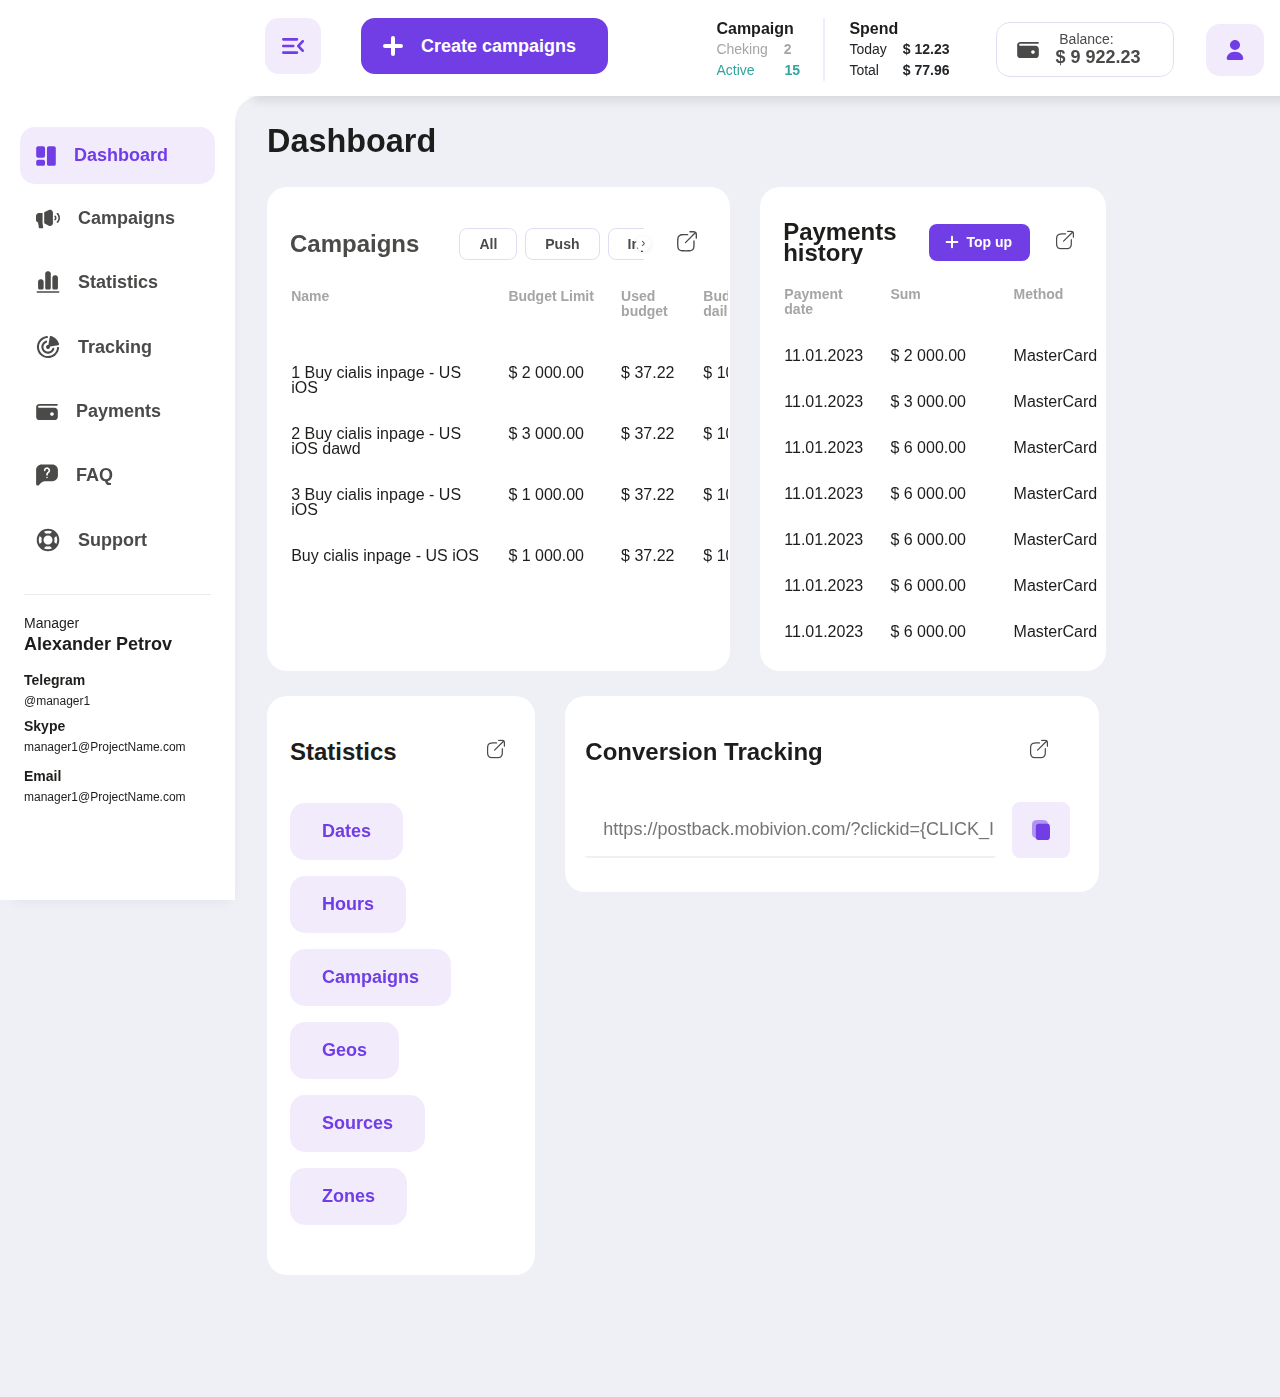
==== commit aaa8098e: "mobile menu link script and tracking mobile changes" ====
--- a/dashboard.html
+++ b/dashboard.html
@@ -5,6 +5,7 @@
     <meta http-equiv="X-UA-Compatible" content="IE=edge" />
     <meta name="viewport" content="width=device-width, initial-scale=1.0" />
     <title>Dashboard | Mobivion</title>
+    <script src="https://ajax.googleapis.com/ajax/libs/jquery/3.6.4/jquery.min.js"></script>
     <link rel="stylesheet" href="css/dashboard.css" />
   </head>
 
@@ -373,7 +374,7 @@
         </button>
   
         <nav class="sidebar-mobile-nav">
-          <div
+          <div id="dashboard-link_mobile"
           class="sidebar-list__item d-flex align-items-center justify-content-start active"
           >
           <svg
@@ -394,7 +395,7 @@
           <p class="text-lg font-semibold">Dashboard</p>
           </div>
     
-          <div
+          <div id="campaigns-link_mobile"
           class="sidebar-list__item d-flex align-items-center justify-content-start"
           >
           <svg
@@ -413,7 +414,7 @@
           <p>Campaigns</p>
           </div>
     
-          <div
+          <div id="statistics-link_mobile"
           class="sidebar-list__item d-flex align-items-center justify-content-start"
           >
           <svg
@@ -452,7 +453,7 @@
           <p>Statistics</p>
           </div>
     
-          <div
+          <div id="tracking-link_mobile"
           class="sidebar-list__item d-flex align-items-center justify-content-start"
           >
           <svg
@@ -479,7 +480,7 @@
           <p>Tracking</p>
           </div>
     
-          <div
+          <div id="payments-link_mobile"
           class="sidebar-list__item d-flex align-items-center justify-content-start"
           >
           <svg
@@ -498,7 +499,7 @@
           <p>Payments</p>
           </div>
     
-          <div
+          <div 
           class="sidebar-list__item d-flex align-items-center justify-content-start"
           >
           <svg
@@ -777,8 +778,8 @@
                   <div class="d-inline-block">
                     <a href="#">
                       <svg
-                        width="20"
-                        height="20"
+                        width="22.07"
+                        height="22.68"
                         viewBox="0 0 20 20"
                         fill="none"
                         xmlns="http://www.w3.org/2000/svg"
@@ -1262,12 +1263,16 @@
         // Переключаем класс collapsed у основного контента
         contentMain.classList.toggle("collapsed");
 
-        // Если класс collapsed не присутствует, добавляем класс mini к логотипу
-        if (!contentMain.classList.contains("collapsed")) {
-          logoImage.classList.add("mini");
-        } else {
-          logoImage.classList.remove("mini");
-        }
+      var btnToggle = $('#btn-toggle');
+
+      // Если класс collapsed не присутствует, добавляем класс mini к логотипу
+      if (!contentMain.classList.contains("collapsed")) {
+        logoImage.classList.add("mini");
+        btnToggle.html('<svg width="22" height="16" viewBox="0 0 22 16" fill="none" xmlns="http://www.w3.org/2000/svg"><path d="M20.7482 16C21.1029 16 21.4004 15.872 21.6407 15.616C21.8811 15.36 22.0008 15.0436 22 14.6667C22 14.2889 21.8798 13.972 21.6395 13.716C21.3991 13.46 21.1021 13.3324 20.7482 13.3333H6.97866C6.62399 13.3333 6.32649 13.4613 6.08614 13.7173C5.8458 13.9733 5.72605 14.2898 5.72688 14.6667C5.72688 15.0444 5.84706 15.3613 6.0874 15.6173C6.32774 15.8733 6.62483 16.0009 6.97866 16H20.7482ZM20.7482 9.33333C21.1029 9.33333 21.4004 9.20533 21.6407 8.94933C21.8811 8.69333 22.0008 8.37689 22 8C22 7.62222 21.8798 7.30533 21.6395 7.04933C21.3991 6.79333 21.1021 6.66578 20.7482 6.66667H10.734C10.3793 6.66667 10.0818 6.79467 9.84148 7.05067C9.60114 7.30667 9.48138 7.62311 9.48222 8C9.48222 8.37778 9.60239 8.69467 9.84273 8.95067C10.0831 9.20667 10.3802 9.33422 10.734 9.33333H20.7482ZM20.7482 2.66667C21.1029 2.66667 21.4004 2.53867 21.6407 2.28267C21.8811 2.02667 22.0008 1.71023 22 1.33334C22 0.95556 21.8798 0.638671 21.6395 0.382671C21.3991 0.126671 21.1021 -0.000884275 20.7482 4.6136e-06H6.97866C6.62399 4.6136e-06 6.32649 0.128005 6.08614 0.384005C5.8458 0.640004 5.72605 0.956449 5.72688 1.33334C5.72688 1.71111 5.84706 2.028 6.0874 2.284C6.32774 2.54 6.62483 2.66756 6.97866 2.66667H20.7482ZM3.9744 8L0.344241 11.8667C0.114748 12.1111 -5.15774e-09 12.4222 -5.15774e-09 12.8C-5.15774e-09 13.1778 0.114748 13.4889 0.344241 13.7333C0.573733 13.9778 0.865813 14.1 1.22048 14.1C1.57515 14.1 1.86724 13.9778 2.09673 13.7333L6.60313 8.93333C6.85348 8.66667 6.97866 8.35556 6.97866 8C6.97866 7.64444 6.85348 7.33333 6.60313 7.06667L2.09673 2.26667C1.86724 2.02223 1.57515 1.9 1.22048 1.9C0.865813 1.9 0.573733 2.02223 0.344241 2.26667C0.114748 2.51111 -5.15774e-09 2.82222 -5.15774e-09 3.2C-5.15774e-09 3.57778 0.114748 3.88889 0.344241 4.13334L3.9744 8Z" fill="#713EE6"/></svg>');
+      } else {
+        logoImage.classList.remove("mini");
+        btnToggle.html('<svg width="22" height="16" viewBox="0 0 22 16" fill="none" xmlns="http://www.w3.org/2000/svg"><path d="M1.25178 16C0.897112 16 0.599606 15.872 0.359264 15.616C0.118923 15.36 -0.000830187 15.0436 4.33141e-06 14.6667C4.33141e-06 14.2889 0.120175 13.972 0.360516 13.716C0.600858 13.46 0.897946 13.3324 1.25178 13.3333H15.0213C15.376 13.3333 15.6735 13.4613 15.9139 13.7173C16.1542 13.9733 16.274 14.2898 16.2731 14.6667C16.2731 15.0444 16.1529 15.3613 15.9126 15.6173C15.6723 15.8733 15.3752 16.0009 15.0213 16H1.25178ZM1.25178 9.33333C0.897112 9.33333 0.599606 9.20533 0.359264 8.94933C0.118923 8.69333 -0.000830187 8.37689 4.33141e-06 8C4.33141e-06 7.62222 0.120175 7.30533 0.360516 7.04933C0.600858 6.79333 0.897946 6.66578 1.25178 6.66667H11.266C11.6207 6.66667 11.9182 6.79467 12.1585 7.05067C12.3989 7.30667 12.5186 7.62311 12.5178 8C12.5178 8.37778 12.3976 8.69467 12.1573 8.95067C11.9169 9.20667 11.6198 9.33422 11.266 9.33333H1.25178ZM1.25178 2.66667C0.897112 2.66667 0.599606 2.53867 0.359264 2.28267C0.118923 2.02667 -0.000830187 1.71023 4.33141e-06 1.33334C4.33141e-06 0.95556 0.120175 0.638671 0.360516 0.382671C0.600858 0.126671 0.897946 -0.000884275 1.25178 4.6136e-06H15.0213C15.376 4.6136e-06 15.6735 0.128005 15.9139 0.384005C16.1542 0.640004 16.274 0.956448 16.2731 1.33334C16.2731 1.71111 16.1529 2.028 15.9126 2.284C15.6723 2.54 15.3752 2.66756 15.0213 2.66667H1.25178ZM18.0256 8L21.6558 11.8667C21.8853 12.1111 22 12.4222 22 12.8C22 13.1778 21.8853 13.4889 21.6558 13.7333C21.4263 13.9778 21.1342 14.1 20.7795 14.1C20.4248 14.1 20.1328 13.9778 19.9033 13.7333L15.3969 8.93333C15.1465 8.66667 15.0213 8.35555 15.0213 8C15.0213 7.64444 15.1465 7.33333 15.3969 7.06667L19.9033 2.26667C20.1328 2.02223 20.4248 1.9 20.7795 1.9C21.1342 1.9 21.4263 2.02223 21.6558 2.26667C21.8853 2.51111 22 2.82222 22 3.2C22 3.57778 21.8853 3.88889 21.6558 4.13334L18.0256 8Z" fill="#713EE6"></path></svg>');
+      }
       });
     </script>
     
@@ -1475,6 +1480,42 @@
     });
 });
 
+      document.addEventListener("DOMContentLoaded", function() {
+        var faqLink = document.getElementById("dashboard-link_mobile");
+        faqLink.addEventListener("click", function() {
+          window.location.href = "dashboard.html";
+        });
+      });
+
+      document.addEventListener("DOMContentLoaded", function() {
+        var faqLink = document.getElementById("campaigns-link_mobile");
+        faqLink.addEventListener("click", function() {
+          window.location.href = "campaigns.html";
+        });
+      });
+
+      document.addEventListener("DOMContentLoaded", function() {
+        var faqLink = document.getElementById("statistics-link_mobile");
+        faqLink.addEventListener("click", function() {
+          window.location.href = "statistics.html";
+        });
+      });
+
+      document.addEventListener("DOMContentLoaded", function() {
+        var faqLink = document.getElementById("tracking-link_mobile");
+        faqLink.addEventListener("click", function() {
+          window.location.href = "tracking.html";
+        });
+      });
+
+      document.addEventListener("DOMContentLoaded", function() {
+        var faqLink = document.getElementById("payments-link_mobile");
+        faqLink.addEventListener("click", function() {
+          window.location.href = "payments.html";
+        });
+      });
+
+
     </script>
 
   </body>
--- a/css/dashboard.css
+++ b/css/dashboard.css
@@ -3916,4 +3916,17 @@
 
 .tracking > .bg-white-block > .d-flex > .d-inline-block {
   margin-right: 8px !important;
+}
+
+.d-inline-block {
+  padding: 9px;
+}
+
+.d-inline-block:hover {
+  background-color: rgba(113, 62, 230, 0.1);
+  border-radius: 8px; 
+}
+
+.d-inline-block:hover a svg path{
+  fill: #713EE6;
 }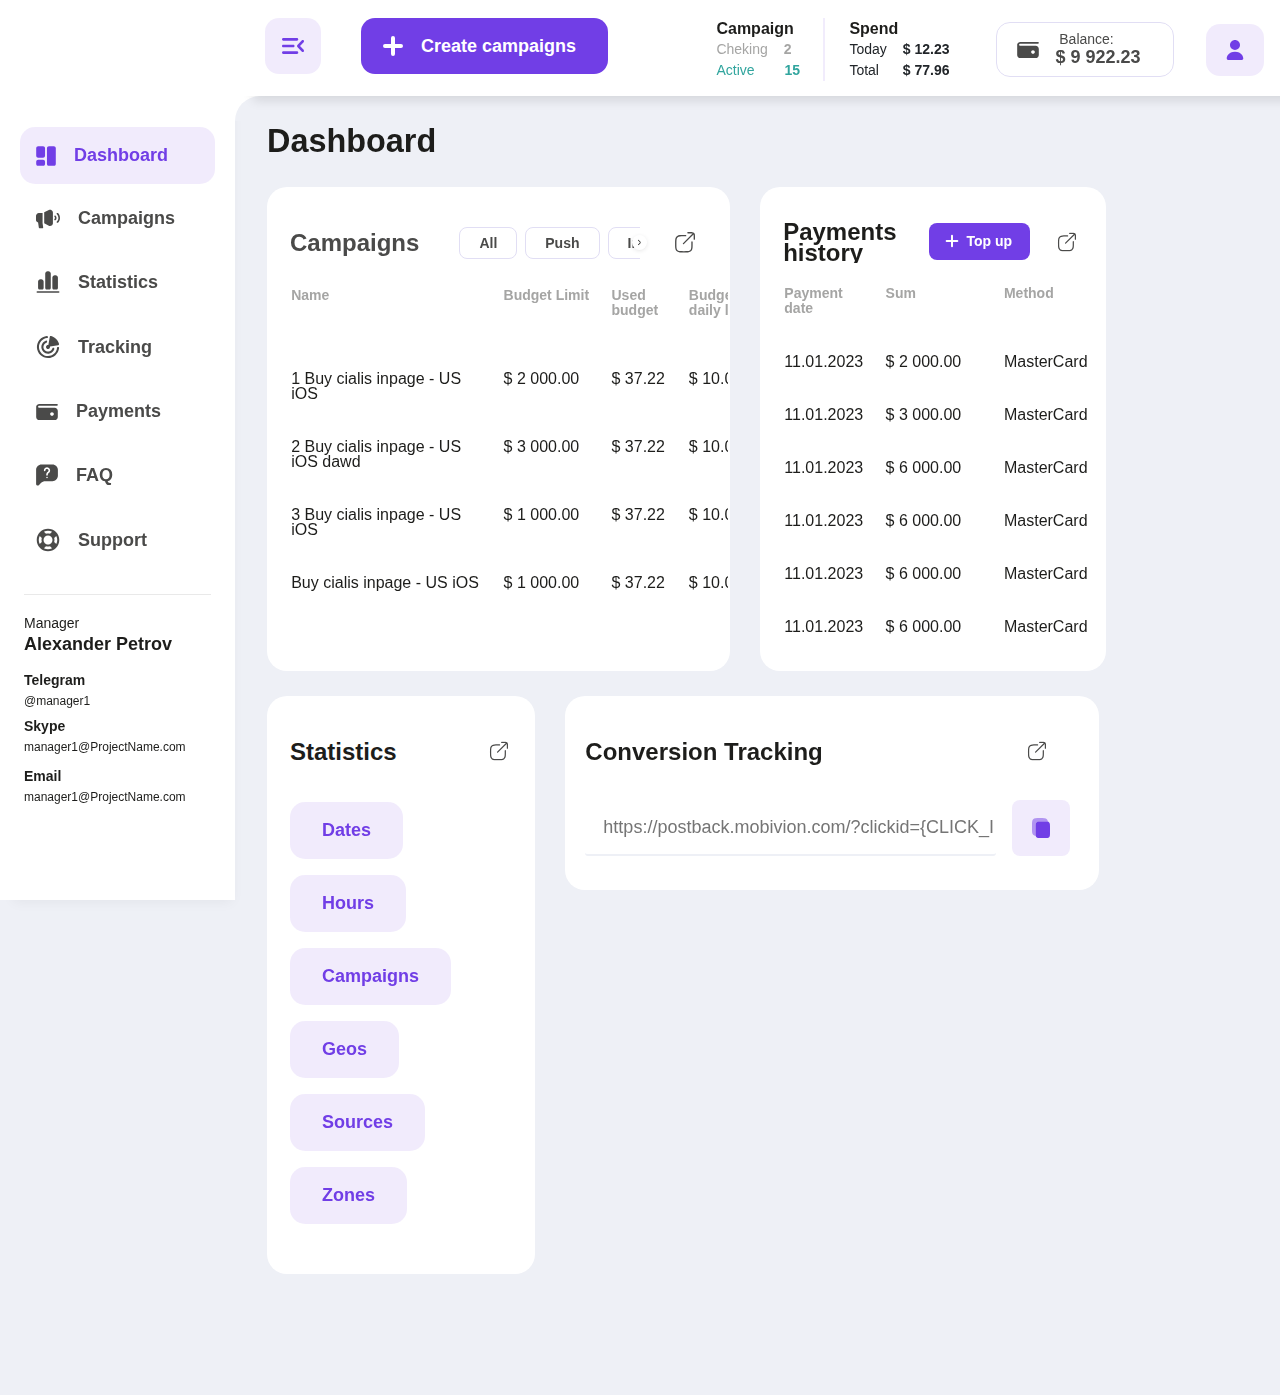
==== commit 7b1114cd: "Update dashboard.html" ====
--- a/dashboard.html
+++ b/dashboard.html
@@ -1097,7 +1097,7 @@
                   class="d-flex row align-items-center justify-content-between"
                 >
                   <p class="fs-24 fw-600">Statistics</p>
-                  <div class="d-inline-block pr-4">
+                  <div class="d-inline-block" style="margin-right: 8px !important;">
                     <a href="#">
                       <svg
                         width="20"
--- a/css/dashboard.css
+++ b/css/dashboard.css
@@ -991,7 +991,6 @@
   background-color: var(--bs-table-bg);
   border-bottom-width: var(--bs-border-width);
   box-shadow: inset 0 0 0 9999px var(--bs-table-accent-bg);
-  padding-right: 1rem;
   vertical-align: top;
 }
 
@@ -3833,6 +3832,7 @@
 .campaigns-table tbody tr td,
 .campaigns-table tbody tr th {
   min-width: 50px;
+  padding-top: 15px;
 }
 
 .campaigns-table tbody tr td:first-child {
@@ -3919,7 +3919,7 @@
 }
 
 .d-inline-block {
-  padding: 9px;
+  padding: 5.66px 10.96px;
 }
 
 .d-inline-block:hover {
@@ -3929,4 +3929,8 @@
 
 .d-inline-block:hover a svg path{
   fill: #713EE6;
-}+}
+
+.d-inline-block a svg {
+  padding-top: 5px;
+}
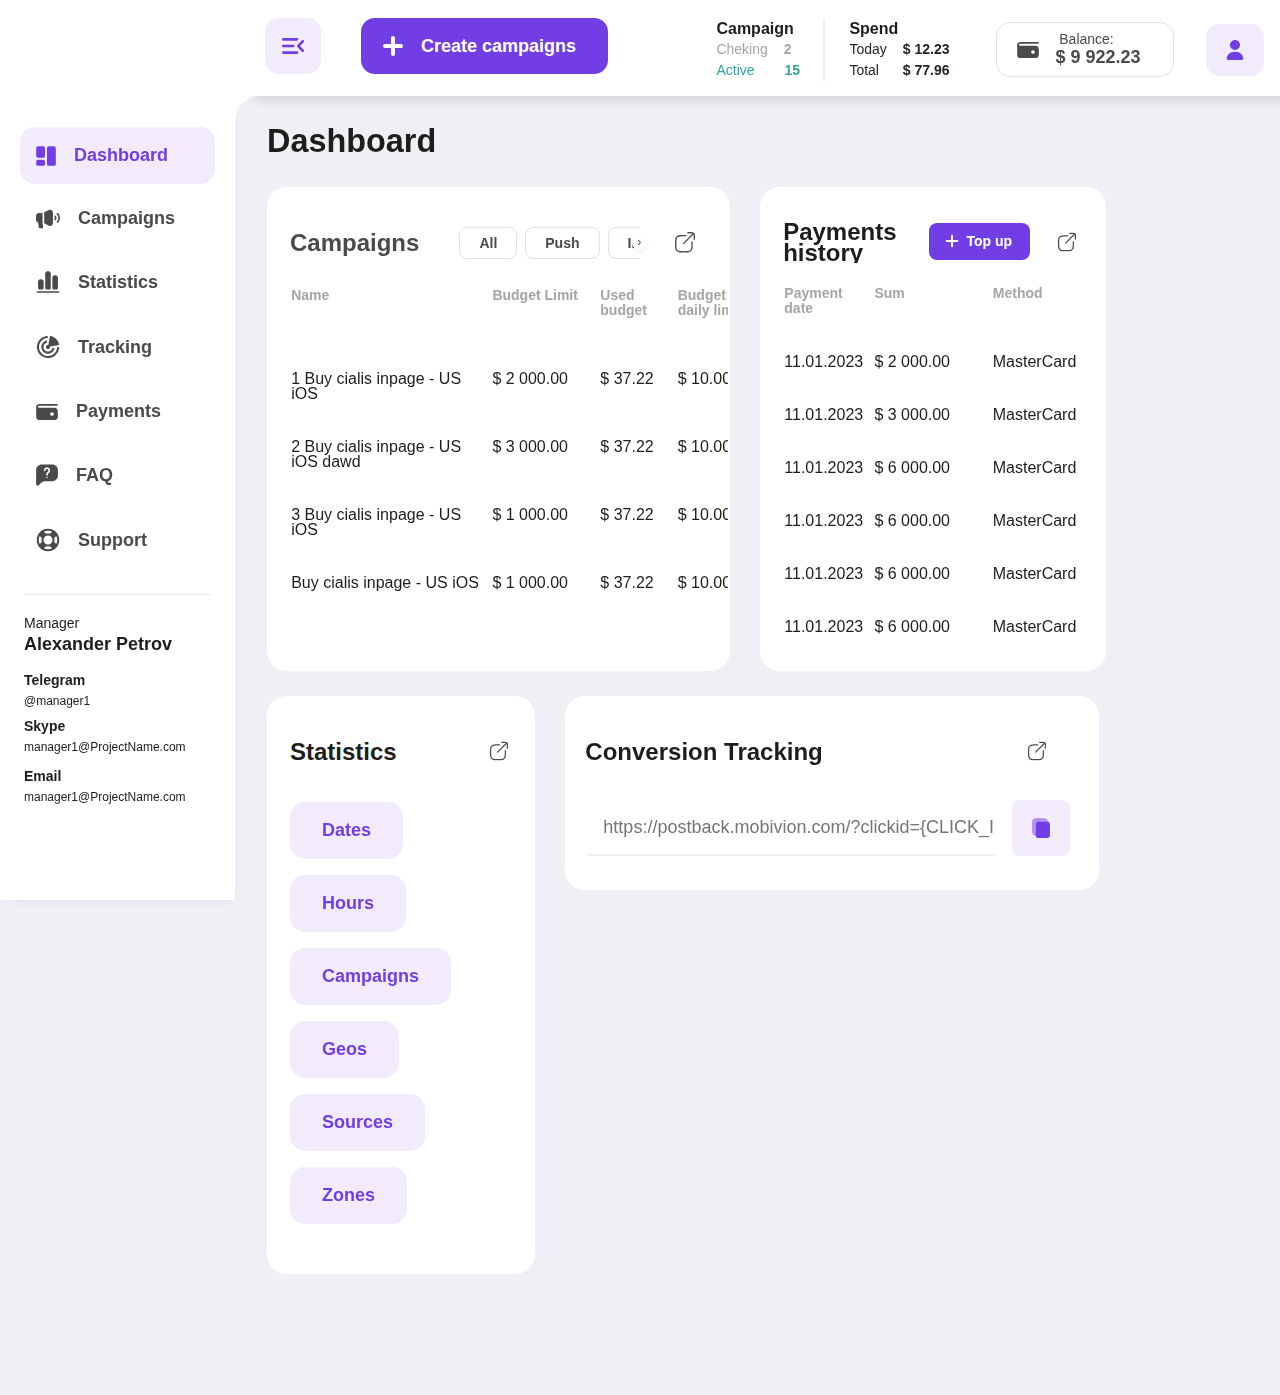
==== commit cf946d65: "Update dashboard.html" ====
--- a/dashboard.html
+++ b/dashboard.html
@@ -1515,6 +1515,68 @@
         });
       });
 
+      
+      
+      
+      
+      
+      
+      
+      
+      // Проверка, является ли устройство мобильным
+function isMobileDevice() {
+  return (typeof window.orientation !== "undefined") || (navigator.userAgent.indexOf('IEMobile') !== -1);
+}
+
+// Функция для изменения свойств элемента
+function changeProperties(elementId, opacityValue, leftValue) {
+  var element = document.getElementById(elementId);
+  if (element) {
+    element.style.opacity = opacityValue;
+    element.style.left = leftValue;
+  }
+}
+
+// Функция для обработки клика на элемент #profileMobile1
+function handleClickProfileMobile1() {
+  if (isMobileDevice()) {
+    changeProperties("Mobile1", 1, "unset");
+    changeProperties("Mobile2", 0, "unset");
+  }
+}
+
+// Функция для обработки клика на элемент #profileMobile2
+function handleClickProfileMobile2() {
+  if (isMobileDevice()) {
+    changeProperties("Mobile1", 0, "unset");
+    changeProperties("Mobile2", 1, "unset");
+  }
+}
+
+// Функция для обработки клика вне элементов Mobile1 и Mobile2
+function handleClickOutsideMobileElements(event) {
+  if (isMobileDevice()) {
+    var mobile1 = document.getElementById("Mobile1");
+    var mobile2 = document.getElementById("Mobile2");
+    var profileMobile1 = document.getElementById("profileMobile1");
+    var profileMobile2 = document.getElementById("profileMobile2");
+    
+    if (!mobile1.contains(event.target) && !profileMobile1.contains(event.target)) {
+      changeProperties("Mobile1", 0, "unset");
+    }
+    
+    if (!mobile2.contains(event.target) && !profileMobile2.contains(event.target)) {
+      changeProperties("Mobile2", 0, "unset");
+    }
+  }
+}
+
+// Назначение обработчиков событий клика на соответствующие элементы
+document.getElementById("profileMobile1").addEventListener("click", handleClickProfileMobile1);
+document.getElementById("profileMobile2").addEventListener("click", handleClickProfileMobile2);
+document.addEventListener("click", handleClickOutsideMobileElements);
+
+
 
     </script>
 
--- a/css/dashboard.css
+++ b/css/dashboard.css
@@ -3833,6 +3833,7 @@
 .campaigns-table tbody tr th {
   min-width: 50px;
   padding-top: 15px;
+  padding-right: unset;
 }
 
 .campaigns-table tbody tr td:first-child {
